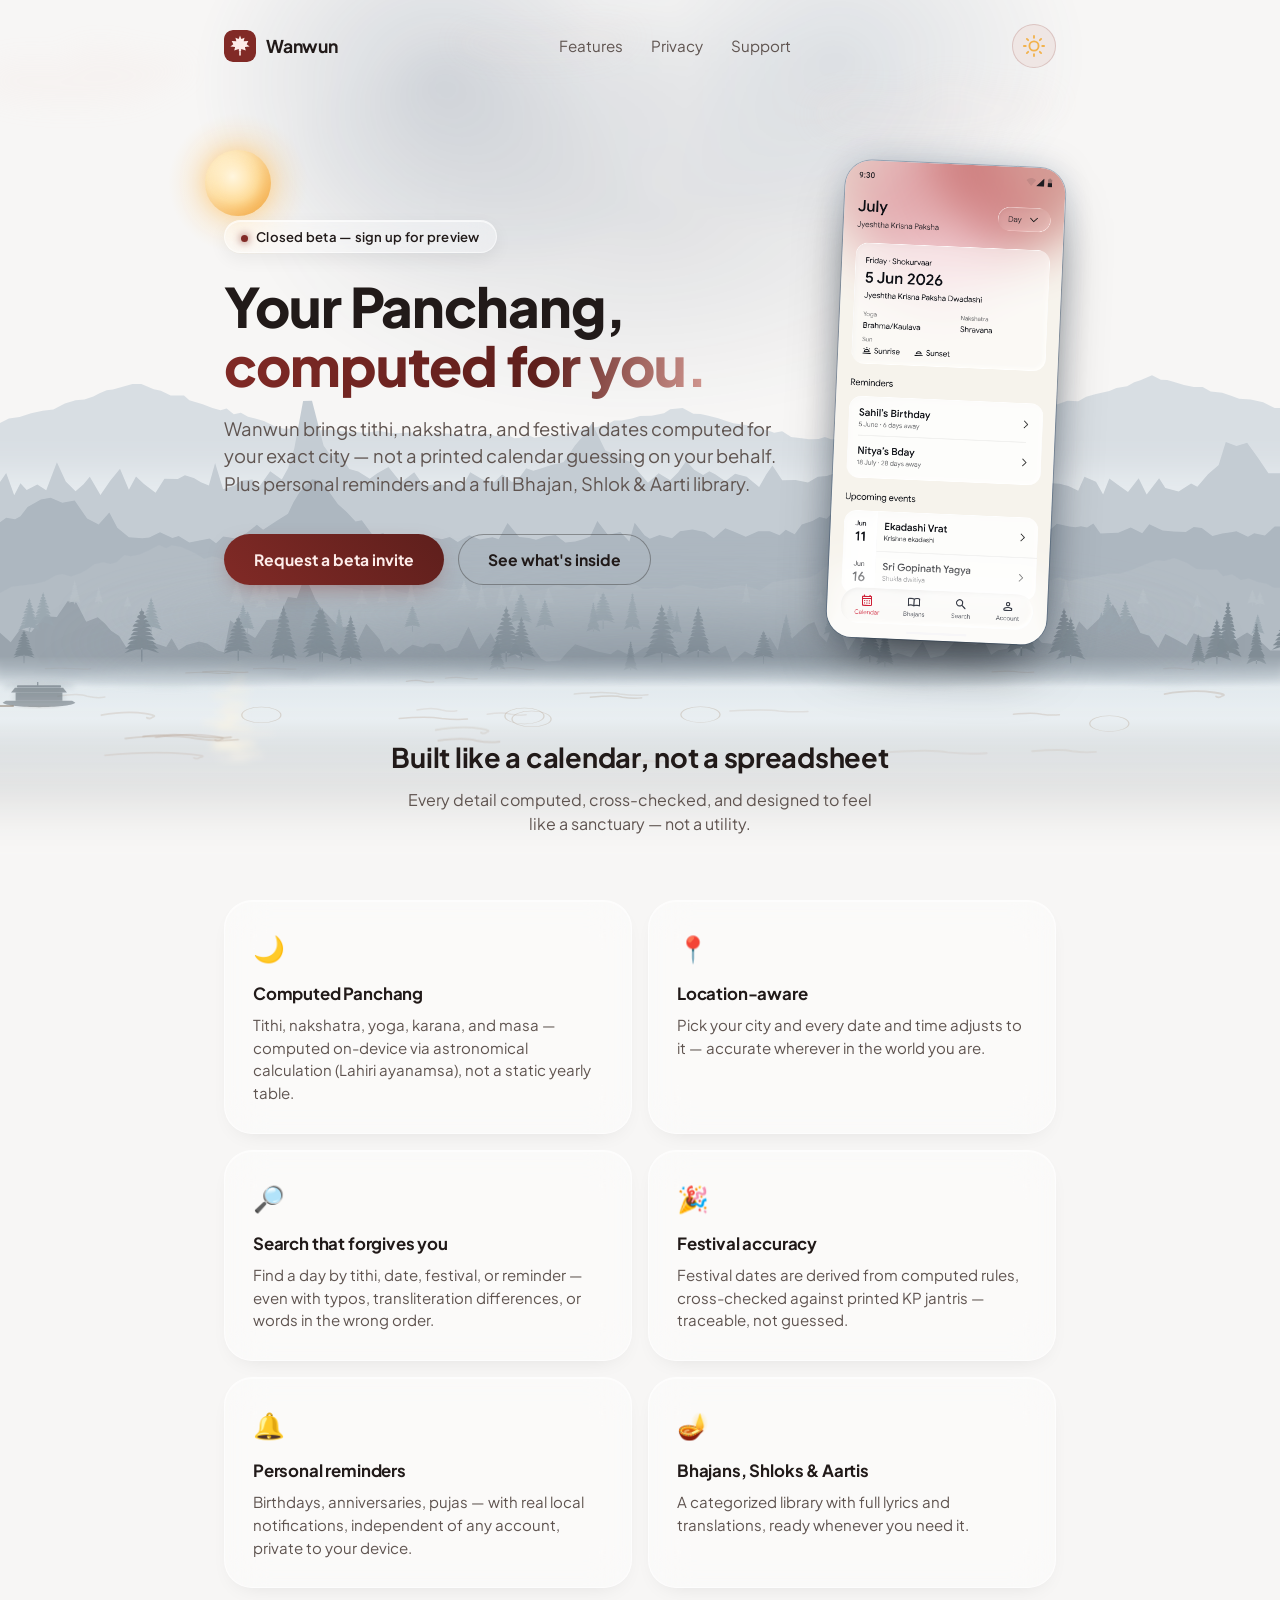
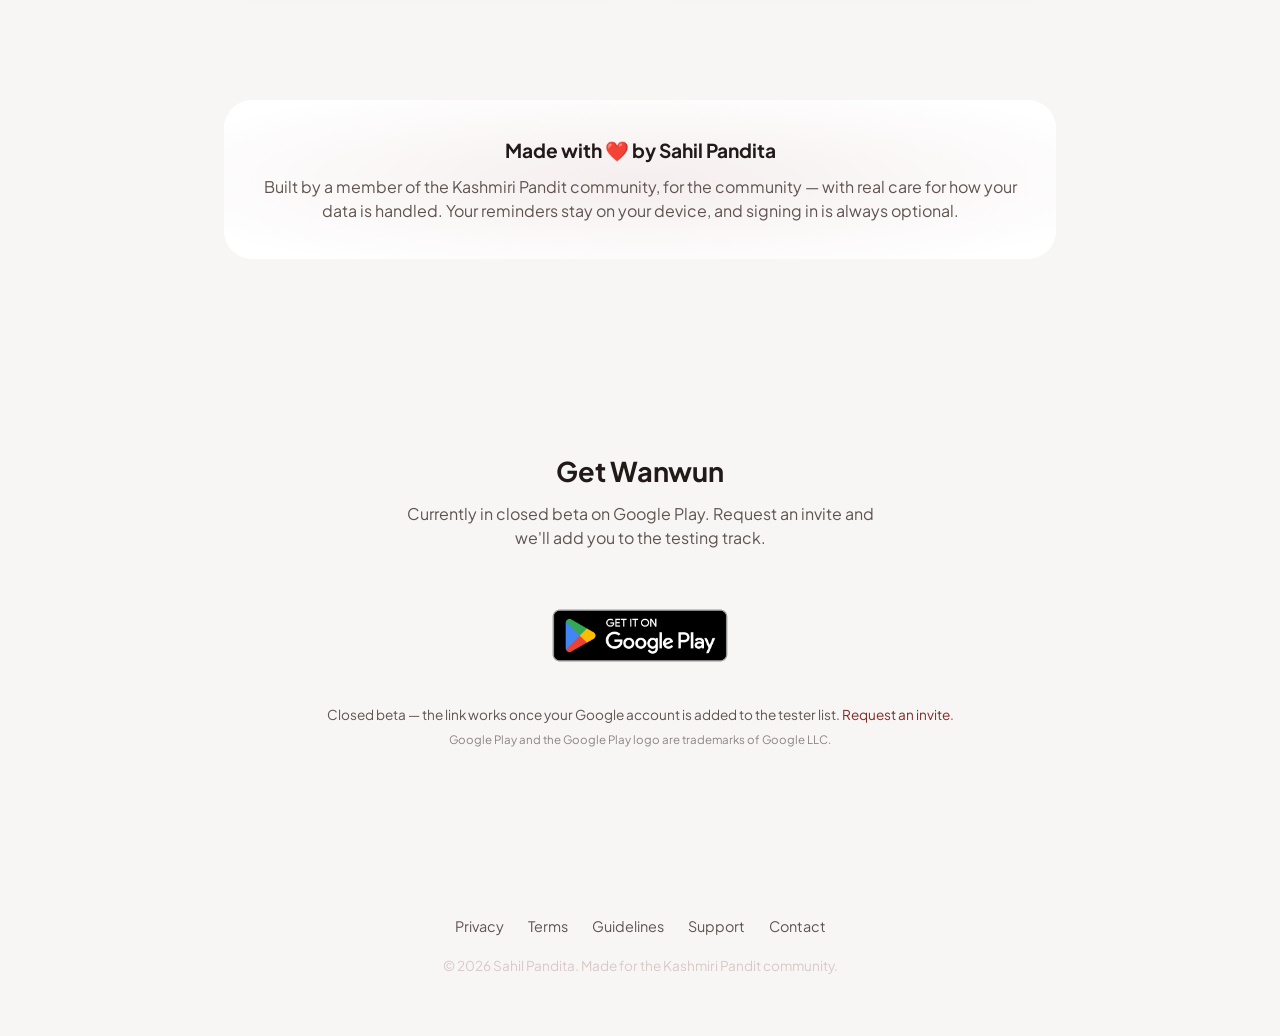
==== index.html @ 6d52c12f "legal: C2c UGC kit — community guidelines, Terms + Privacy updates - guidelines.html (new): Baithak " ====
<!doctype html>
<html lang="en">
<head>
<meta charset="utf-8">
<script>(function(){var t=localStorage.getItem("wanwun-theme")||(window.matchMedia("(prefers-color-scheme: light)").matches?"light":"dark");if(t==="light")document.documentElement.setAttribute("data-theme","light");})();</script>
<meta name="viewport" content="width=device-width, initial-scale=1">
<title>Wanwun — Kashmiri Panchang, computed for you</title>
<meta name="description" content="A native Android Panchang calendar for the Kashmiri Pandit community — computed, location-aware tithi and festival dates, personal reminders, and a Bhajan/Shlok/Aarti library.">

<meta property="og:type" content="website">
<meta property="og:title" content="Wanwun — Kashmiri Panchang, computed for you">
<meta property="og:description" content="A computed, location-aware Panchang calendar for the Kashmiri Pandit community. Festival stories, personal reminders, and a Bhajan library.">
<meta property="og:image" content="https://sahilpandita.github.io/wanwun-site/assets/icon.png">
<meta name="twitter:card" content="summary">

<link rel="icon" href="assets/leaf.svg" type="image/svg+xml">
<link rel="apple-touch-icon" href="assets/apple-touch.png">
<link rel="stylesheet" href="https://fonts.googleapis.com/css2?family=Plus+Jakarta+Sans:wght@400;600;700;800&display=swap">
<link rel="stylesheet" href="assets/style.css">
<script src="assets/theme-toggle.js" defer></script>

<script type="application/ld+json">
{
  "@context": "https://schema.org",
  "@type": "SoftwareApplication",
  "name": "Wanwun",
  "operatingSystem": "ANDROID",
  "applicationCategory": "LifestyleApplication",
  "description": "A computed, location-aware Panchang calendar for the Kashmiri Pandit community, with festival stories, personal reminders, and a Bhajan/Shlok/Aarti library.",
  "author": { "@type": "Person", "name": "Sahil Pandita" }
}
</script>
</head>
<body>

<div class="site-backdrop" aria-hidden="true">
  <div class="aurora"></div>
  <div class="sky-body">
    <span class="body-disc"></span>
  </div>
  <svg class="stars" viewBox="0 0 1440 260" preserveAspectRatio="xMidYMin slice" xmlns="http://www.w3.org/2000/svg">
    <g fill="#f6d7d2">
      <circle class="star" cx="90" cy="40" r="1.3"/>
      <circle class="star" cx="200" cy="120" r="1"/>
      <circle class="star" cx="340" cy="60" r="1.6"/>
      <circle class="star" cx="470" cy="150" r="1"/>
      <circle class="star" cx="560" cy="35" r="1.2"/>
      <circle class="star" cx="700" cy="90" r="1.5"/>
      <circle class="star" cx="820" cy="30" r="1"/>
      <circle class="star" cx="930" cy="130" r="1.3"/>
      <circle class="star" cx="1040" cy="55" r="1"/>
      <circle class="star" cx="1150" cy="140" r="1.4"/>
      <circle class="star" cx="1260" cy="45" r="1.1"/>
      <circle class="star" cx="1370" cy="100" r="1.3"/>
    </g>
  </svg>
  <svg class="clouds" viewBox="0 0 1440 300" preserveAspectRatio="xMidYMin slice" xmlns="http://www.w3.org/2000/svg">
    <defs>
      <filter id="cloudSoft" x="-40%" y="-80%" width="180%" height="260%">
        <feGaussianBlur stdDeviation="14"/>
      </filter>
    </defs>
    <g class="cloud cloud-a" fill="#f6d7d2" opacity="0.09" filter="url(#cloudSoft)">
      <ellipse cx="150" cy="86" rx="90" ry="20"/>
      <ellipse cx="215" cy="70" rx="55" ry="16"/>
      <ellipse cx="110" cy="72" rx="45" ry="13"/>
      <ellipse cx="180" cy="58" rx="34" ry="12"/>
    </g>
    <g class="cloud cloud-b" fill="#f6d7d2" opacity="0.07" filter="url(#cloudSoft)">
      <ellipse cx="1000" cy="120" rx="110" ry="22"/>
      <ellipse cx="1080" cy="102" rx="62" ry="17"/>
      <ellipse cx="945" cy="104" rx="52" ry="14"/>
      <ellipse cx="1030" cy="88" rx="36" ry="12"/>
    </g>
    <g class="cloud cloud-c" fill="#f6d7d2" opacity="0.06" filter="url(#cloudSoft)">
      <ellipse cx="620" cy="48" rx="85" ry="16"/>
      <ellipse cx="675" cy="36" rx="46" ry="12"/>
      <ellipse cx="570" cy="38" rx="38" ry="10"/>
    </g>
  </svg>
  <div class="birds" aria-hidden="true">
    <svg class="bird" style="left:-30px; top:36px; width:22px; --fdur:44s; --fdel:-6s; --wdur:0.85s; --fop:0.7" viewBox="0 0 24 12">
      <path class="wl" d="M12,6 Q7,0.5 2,4"/><path class="wr" d="M12,6 Q17,0.5 22,4"/>
    </svg>
    <svg class="bird" style="left:-30px; top:58px; width:16px; --fdur:47s; --fdel:-7.5s; --wdur:0.7s; --fop:0.55" viewBox="0 0 24 12">
      <path class="wl" d="M12,6 Q7,0.5 2,4"/><path class="wr" d="M12,6 Q17,0.5 22,4"/>
    </svg>
    <svg class="bird" style="left:-30px; top:24px; width:14px; --fdur:46s; --fdel:-8.5s; --wdur:0.75s; --fop:0.5" viewBox="0 0 24 12">
      <path class="wl" d="M12,6 Q7,0.5 2,4"/><path class="wr" d="M12,6 Q17,0.5 22,4"/>
    </svg>
    <svg class="bird" style="left:-30px; top:96px; width:18px; --fdur:58s; --fdel:-34s; --wdur:0.95s; --fop:0.6" viewBox="0 0 24 12">
      <path class="wl" d="M12,6 Q7,0.5 2,4"/><path class="wr" d="M12,6 Q17,0.5 22,4"/>
    </svg>
    <svg class="bird" style="left:-30px; top:130px; width:12px; --fdur:63s; --fdel:-52s; --wdur:0.65s; --fop:0.45" viewBox="0 0 24 12">
      <path class="wl" d="M12,6 Q7,0.5 2,4"/><path class="wr" d="M12,6 Q17,0.5 22,4"/>
    </svg>
  </div>
  <svg class="mountains" viewBox="0 0 1440 400" preserveAspectRatio="none" xmlns="http://www.w3.org/2000/svg">
    <defs>
      <filter id="fogBlur" x="-30%" y="-120%" width="160%" height="340%"><feGaussianBlur stdDeviation="14"/></filter>
      <symbol id="firA" viewBox="0 0 100 118" overflow="visible"><path d="M50.0,4.0 L51.2,9.0 L51.9,10.7 L53.8,12.7 L52.1,16.6 L53.7,17.3 L57.2,21.2 L52.9,24.4 L55.9,25.9 L60.7,29.8 L53.3,31.7 L61.0,32.6 L63.3,38.1 L54.0,39.4 L59.7,40.8 L64.0,46.0 L53.9,48.5 L62.5,49.1 L67.6,54.6 L54.8,56.2 L63.7,56.3 L69.3,62.7 L56.6,63.2 L65.4,63.8 L70.6,70.7 L58.8,71.8 L68.9,72.8 L77.1,80.0 L59.4,78.9 L71.5,80.3 L78.2,88.0 L58.2,85.7 L71.6,87.6 L78.3,95.7 L57.2,94.6 L74.1,95.1 L82.0,104.3 L59.0,101.4 L73.4,102.7 L81.7,111.9 L60.2,104.0 L39.8,104.0 L18.3,111.9 L26.6,102.7 L41.0,101.4 L18.0,104.3 L25.9,95.1 L42.8,94.6 L21.7,95.7 L28.4,87.6 L41.8,85.7 L21.8,88.0 L28.5,80.3 L40.6,78.9 L22.9,80.0 L31.1,72.8 L41.2,71.8 L29.4,70.7 L34.6,63.8 L43.4,63.2 L30.7,62.7 L36.3,56.3 L45.2,56.2 L32.4,54.6 L37.5,49.1 L46.1,48.5 L36.0,46.0 L40.3,40.8 L46.0,39.4 L36.7,38.1 L39.0,32.6 L46.7,31.7 L39.3,29.8 L44.1,25.9 L47.1,24.4 L42.8,21.2 L46.3,17.3 L47.9,16.6 L46.2,12.7 L48.1,10.7 L48.8,9.0 L50.0,4.0 Z M48.2,101 L48.2,118 L51.8,118 L51.8,101 Z"/></symbol><symbol id="firB" viewBox="0 0 100 118" overflow="visible"><path d="M50.0,4.0 L51.3,9.9 L52.6,11.8 L55.4,13.9 L52.2,18.9 L55.5,20.3 L59.5,23.5 L52.9,27.9 L60.0,28.4 L62.6,32.8 L54.8,35.4 L62.0,37.7 L66.4,42.4 L55.1,44.3 L65.6,45.9 L72.5,52.4 L55.8,53.1 L65.2,55.5 L72.4,61.1 L57.4,62.5 L68.9,63.2 L78.0,71.0 L58.7,71.5 L70.2,73.0 L78.9,79.9 L58.5,79.4 L74.6,81.0 L83.3,89.5 L60.5,87.9 L77.4,89.8 L87.1,99.1 L60.1,97.7 L81.8,98.3 L93.1,109.0 L62.0,100.0 L38.0,100.0 L6.9,109.0 L18.2,98.3 L39.9,97.7 L12.9,99.1 L22.6,89.8 L39.5,87.9 L16.7,89.5 L25.4,81.0 L41.5,79.4 L21.1,79.9 L29.8,73.0 L41.3,71.5 L22.0,71.0 L31.1,63.2 L42.6,62.5 L27.6,61.1 L34.8,55.5 L44.2,53.1 L27.5,52.4 L34.4,45.9 L44.9,44.3 L33.6,42.4 L38.0,37.7 L45.2,35.4 L37.4,32.8 L40.0,28.4 L47.1,27.9 L40.5,23.5 L44.5,20.3 L47.8,18.9 L44.6,13.9 L47.4,11.8 L48.7,9.9 L50.0,4.0 Z M48.2,97 L48.2,118 L51.8,118 L51.8,97 Z"/></symbol><symbol id="firC" viewBox="0 0 100 118" overflow="visible"><path d="M50.0,4.0 L51.5,10.5 L53.8,11.0 L56.6,14.0 L53.9,18.4 L59.3,20.1 L62.0,23.8 L54.3,28.6 L61.2,28.9 L67.1,33.5 L57.4,36.0 L67.5,37.6 L73.2,43.4 L57.4,44.9 L68.9,47.7 L74.9,52.5 L58.1,53.9 L70.0,55.2 L77.7,61.8 L57.8,62.1 L75.3,64.7 L83.8,71.7 L62.0,71.7 L77.3,74.0 L86.5,81.0 L61.3,80.4 L79.9,81.6 L91.8,90.7 L63.9,90.5 L80.4,91.2 L93.9,99.9 L63.8,92.0 L36.2,92.0 L6.1,99.9 L19.6,91.2 L36.1,90.5 L8.2,90.7 L20.1,81.6 L38.7,80.4 L13.5,81.0 L22.7,74.0 L38.0,71.7 L16.2,71.7 L24.7,64.7 L42.2,62.1 L22.3,61.8 L30.0,55.2 L41.9,53.9 L25.1,52.5 L31.1,47.7 L42.6,44.9 L26.8,43.4 L32.5,37.6 L42.6,36.0 L32.9,33.5 L38.8,28.9 L45.7,28.6 L38.0,23.8 L40.7,20.1 L46.1,18.4 L43.4,14.0 L46.2,11.0 L48.5,10.5 L50.0,4.0 Z M48.2,89 L48.2,118 L51.8,118 L51.8,89 Z"/></symbol><symbol id="firD" viewBox="0 0 100 118" overflow="visible"><path d="M50.0,4.0 L50.8,9.7 L53.7,8.8 L53.2,11.9 L51.9,16.9 L54.3,17.4 L55.7,19.7 L51.9,22.8 L55.0,24.8 L57.3,27.2 L52.3,31.0 L56.8,32.4 L59.4,34.9 L53.8,37.5 L59.8,37.3 L62.3,42.7 L54.1,44.0 L59.4,44.3 L63.5,50.1 L53.7,51.9 L62.2,51.7 L65.2,57.7 L56.2,59.3 L63.2,59.5 L69.0,65.8 L54.8,64.8 L61.3,66.9 L67.8,72.5 L55.7,71.9 L63.1,72.4 L69.8,80.1 L56.1,80.6 L63.7,80.7 L71.3,87.6 L57.2,87.0 L69.7,86.7 L76.6,96.1 L56.4,93.7 L71.1,93.7 L76.8,103.2 L58.3,101.6 L69.5,103.2 L78.3,110.7 L57.6,107.6 L75.1,108.3 L82.4,118.9 L59.0,110.0 L41.0,110.0 L17.6,118.9 L24.9,108.3 L42.4,107.6 L21.7,110.7 L30.5,103.2 L41.7,101.6 L23.2,103.2 L28.9,93.7 L43.6,93.7 L23.4,96.1 L30.3,86.7 L42.8,87.0 L28.7,87.6 L36.3,80.7 L43.9,80.6 L30.2,80.1 L36.9,72.4 L44.3,71.9 L32.2,72.5 L38.7,66.9 L45.2,64.8 L31.0,65.8 L36.8,59.5 L43.8,59.3 L34.8,57.7 L37.8,51.7 L46.3,51.9 L36.5,50.1 L40.6,44.3 L45.9,44.0 L37.7,42.7 L40.2,37.3 L46.2,37.5 L40.6,34.9 L43.2,32.4 L47.7,31.0 L42.7,27.2 L45.0,24.8 L48.1,22.8 L44.3,19.7 L45.7,17.4 L48.1,16.9 L46.8,11.9 L46.3,8.8 L49.2,9.7 L50.0,4.0 Z M48.2,107 L48.2,118 L51.8,118 L51.8,107 Z"/></symbol>
    </defs>
    <path class="ridge r1" d="M0,400 L0,136.2 L0,136.2 L10,132.0 L22,130.4 L35,127.0 L48,124.6 L60,123.3 L73,117.7 L85,114.6 L95,113.7 L105,110.9 L112,107.8 L120,105.1 L127,104.2 L140,101.2 L149,99.1 L159,99.1 L173,104.1 L181,105.5 L192,109.9 L207,110.0 L213,114.6 L228,118.3 L239,121.8 L248,124.0 L255,122.4 L263,127.8 L271,126.5 L279,130.2 L287,131.9 L297,134.2 L310,139.8 L320,141.6 L332,141.4 L341,143.8 L352,144.3 L364,142.6 L378,142.6 L384,144.0 L392,144.2 L402,145.1 L412,145.6 L426,143.6 L433,144.8 L440,146.0 L452,145.7 L463,145.0 L470,147.5 L480,147.4 L492,145.8 L501,146.1 L510,146.7 L523,147.4 L531,146.8 L539,146.9 L550,146.6 L557,148.6 L571,147.7 L579,150.8 L585,150.3 L595,147.8 L601,150.3 L614,148.5 L628,147.4 L643,145.8 L649,143.5 L661,140.7 L672,139.9 L684,137.1 L691,133.8 L699,133.7 L711,132.0 L720,129.5 L733,129.4 L747,127.0 L754,123.2 L768,122.0 L780,127.4 L788,127.6 L797,129.4 L808,131.6 L817,134.4 L825,136.5 L839,138.2 L849,140.4 L864,143.4 L871,145.4 L880,144.1 L890,149.5 L902,150.6 L910,151.7 L921,151.4 L928,149.5 L935,151.7 L947,152.0 L958,149.6 L972,149.6 L983,150.5 L991,152.0 L1005,150.2 L1012,150.5 L1024,147.9 L1039,147.6 L1045,147.3 L1058,150.5 L1069,147.5 L1083,147.5 L1091,145.9 L1098,144.5 L1106,139.4 L1113,141.2 L1126,136.9 L1138,134.2 L1145,132.3 L1156,128.3 L1166,127.1 L1175,124.1 L1188,118.7 L1201,115.1 L1213,115.5 L1222,111.1 L1233,108.5 L1248,105.8 L1256,102.9 L1268,101.1 L1276,97.5 L1283,95.5 L1296,90.6 L1306,95.0 L1313,95.2 L1319,96.7 L1332,100.0 L1343,102.0 L1353,101.8 L1362,106.3 L1375,107.5 L1385,110.2 L1394,113.1 L1407,113.8 L1421,116.4 L1434,122.0 L1440,122.0 L1440,400 Z"/>
    <g class="fogwrap" filter="url(#fogBlur)"><rect class="fog f1" x="-40" y="168" width="1520" height="76"/><rect class="fog f2" x="-40" y="214" width="1520" height="76"/></g>
    <path class="ridge r2" d="M0,400 L0,192.4 L0,192.4 L7,183.9 L16,205.1 L23,193.5 L30,199.9 L42,194.8 L52,200.3 L64,173.6 L74,191.8 L85,201.3 L94,194.5 L101,187.4 L113,204.8 L124,191.1 L135,179.7 L145,199.8 L153,187.2 L162,194.4 L175,202.6 L185,189.3 L200,189.6 L208,186.0 L218,188.6 L226,192.7 L235,195.7 L242,174.2 L251,199.2 L264,195.8 L271,191.1 L284,190.1 L290,198.7 L304,182.1 L317,189.9 L324,179.4 L331,160.7 L341,115.2 L351,115.1 L364,157.7 L373,168.3 L381,164.6 L393,179.9 L403,182.3 L416,189.3 L424,184.2 L437,178.1 L451,192.9 L466,183.2 L477,196.5 L491,194.0 L503,195.7 L511,193.5 L521,195.4 L529,183.2 L543,190.1 L556,192.4 L565,185.2 L576,192.5 L582,190.6 L592,179.3 L600,181.6 L611,178.7 L621,175.9 L634,173.6 L647,157.4 L656,148.5 L666,136.5 L681,162.3 L688,164.8 L695,168.5 L709,173.3 L723,187.1 L729,193.2 L741,184.0 L754,190.6 L763,183.0 L772,172.5 L781,180.8 L791,185.8 L798,182.2 L805,185.2 L816,191.7 L827,184.6 L840,187.5 L854,197.2 L862,185.3 L869,176.6 L880,190.8 L895,190.5 L909,192.9 L920,187.3 L930,186.6 L941,183.5 L951,197.7 L966,180.5 L976,182.4 L988,160.0 L994,157.0 L1004,164.3 L1011,164.5 L1022,173.1 L1032,188.6 L1039,185.3 L1051,201.4 L1065,196.3 L1073,189.1 L1082,191.8 L1091,188.9 L1104,201.6 L1110,190.0 L1119,196.1 L1131,200.4 L1144,197.1 L1157,192.1 L1167,198.4 L1179,193.4 L1192,194.0 L1202,196.2 L1213,200.6 L1220,187.3 L1233,192.1 L1241,204.2 L1248,189.0 L1256,194.1 L1269,201.9 L1281,188.9 L1290,204.2 L1304,188.9 L1311,198.1 L1326,201.4 L1340,193.9 L1347,196.8 L1359,185.1 L1371,176.1 L1379,154.2 L1391,158.0 L1403,155.0 L1415,169.0 L1427,184.0 L1440,184.0 L1440,400 Z"/>
    <path class="ridge r3" d="M0,400 L0,230.8 L0,230.8 L7,226.5 L17,227.9 L23,225.1 L31,216.1 L46,209.0 L57,207.5 L70,212.2 L84,209.9 L98,227.1 L111,232.8 L123,221.5 L132,236.0 L145,245.0 L160,246.0 L168,245.2 L180,240.3 L194,245.7 L201,243.9 L213,250.1 L223,248.4 L236,246.3 L243,250.6 L251,244.3 L264,245.9 L277,241.3 L289,233.1 L296,237.9 L311,229.6 L324,222.6 L330,211.8 L337,202.2 L351,189.7 L359,191.0 L368,199.1 L380,213.3 L390,220.9 L400,230.0 L407,228.7 L420,243.9 L431,240.9 L438,245.7 L447,246.1 L460,248.4 L473,250.3 L479,249.0 L487,244.9 L497,246.8 L506,244.7 L515,249.6 L528,243.2 L540,247.2 L554,244.9 L561,246.9 L571,231.4 L584,244.7 L595,245.6 L603,247.4 L614,244.4 L625,242.8 L636,250.1 L647,249.1 L656,247.0 L664,244.2 L672,229.5 L684,242.8 L698,239.9 L708,249.0 L714,231.1 L725,243.0 L731,246.4 L742,242.9 L756,246.0 L765,239.2 L779,237.7 L793,239.9 L803,245.9 L816,236.5 L826,239.8 L839,244.6 L853,239.4 L866,239.3 L877,243.2 L884,237.9 L894,242.1 L902,232.9 L914,229.6 L922,225.6 L930,227.3 L943,216.0 L953,208.7 L966,205.4 L975,207.5 L982,210.4 L995,217.0 L1003,222.0 L1016,229.6 L1028,232.5 L1038,235.9 L1049,238.8 L1058,232.0 L1065,240.9 L1076,239.3 L1083,235.7 L1093,232.4 L1102,234.9 L1116,234.4 L1128,232.9 L1142,232.6 L1154,237.0 L1168,239.0 L1182,237.5 L1189,232.2 L1203,234.8 L1210,235.5 L1216,234.5 L1223,235.6 L1230,232.0 L1238,241.5 L1250,240.9 L1258,240.7 L1272,235.8 L1285,241.3 L1293,232.7 L1308,238.6 L1320,239.6 L1334,240.0 L1343,235.2 L1352,236.2 L1364,243.7 L1375,241.5 L1385,240.3 L1391,239.4 L1404,244.6 L1411,241.3 L1423,243.4 L1434,234.7 L1440,234.7 L1440,400 Z"/>
    <path class="ridge r4" d="M0,400 L0,298.2 L0,298.2 L13,292.2 L27,290.6 L40,289.3 L51,287.0 L63,281.1 L70,280.0 L80,282.4 L91,279.0 L98,275.6 L106,270.8 L116,268.7 L124,270.4 L131,268.8 L140,261.9 L147,263.1 L157,261.4 L167,257.6 L179,252.3 L187,255.4 L193,252.6 L204,254.3 L219,260.0 L230,265.6 L239,263.0 L249,265.6 L255,267.3 L267,269.5 L276,271.2 L283,272.4 L297,275.7 L308,281.9 L321,281.2 L333,286.9 L343,288.3 L353,290.8 L366,289.3 L377,291.0 L387,293.3 L394,293.5 L401,295.0 L412,296.3 L421,296.0 L428,294.9 L440,294.1 L448,296.9 L458,298.4 L469,292.8 L477,295.2 L491,292.4 L505,294.9 L519,293.9 L533,296.0 L539,295.7 L547,293.1 L553,293.4 L563,293.7 L578,291.7 L590,290.0 L598,295.9 L612,294.9 L622,291.7 L628,290.4 L641,293.6 L652,294.3 L666,289.6 L677,293.9 L690,294.9 L697,289.2 L708,291.3 L715,290.3 L723,294.2 L730,294.2 L736,293.1 L748,293.7 L756,293.5 L768,290.2 L781,291.5 L791,293.8 L801,294.4 L809,293.3 L823,291.3 L833,290.7 L846,292.8 L855,295.8 L868,287.8 L875,287.0 L889,285.0 L899,284.4 L908,283.7 L917,281.3 L927,274.1 L941,271.6 L955,268.0 L963,267.6 L970,268.2 L982,264.9 L996,261.8 L1007,255.1 L1020,252.9 L1027,253.9 L1041,247.0 L1047,252.0 L1062,253.8 L1072,258.6 L1084,265.9 L1098,266.4 L1108,273.3 L1120,271.3 L1126,273.2 L1134,275.9 L1147,283.7 L1157,280.4 L1167,282.3 L1178,286.9 L1192,283.1 L1203,286.9 L1211,284.8 L1226,283.0 L1238,281.2 L1246,279.7 L1259,279.7 L1273,276.2 L1287,271.1 L1301,266.9 L1310,267.7 L1321,264.7 L1335,269.4 L1346,275.3 L1361,275.9 L1369,275.6 L1376,282.1 L1386,280.3 L1396,285.7 L1405,284.4 L1415,287.7 L1425,289.4 L1433,293.0 L1440,293.0 L1440,400 Z"/>
    <path class="ridge r5" d="M0,400 L0,336.0 L0,336.0 L12,344.9 L23,332.3 L35,335.5 L50,320.2 L64,321.0 L76,306.0 L86,307.4 L97,325.4 L110,321.1 L118,327.1 L125,334.1 L134,339.0 L143,351.1 L154,338.3 L162,342.1 L173,345.4 L187,349.5 L193,341.3 L201,352.7 L210,347.7 L224,344.3 L233,346.3 L244,352.6 L252,354.5 L259,324.0 L272,332.8 L287,341.0 L300,323.8 L313,323.0 L324,302.0 L334,303.0 L343,281.1 L357,308.5 L369,319.4 L382,331.3 L392,329.8 L399,350.0 L412,327.5 L427,342.2 L433,354.6 L440,349.7 L449,357.0 L457,351.3 L464,347.4 L476,350.0 L483,346.3 L495,346.7 L501,354.1 L515,349.7 L527,330.1 L539,352.2 L552,336.3 L562,352.6 L574,351.4 L583,360.2 L591,352.9 L599,349.5 L609,360.7 L615,363.4 L630,362.3 L638,354.5 L647,347.0 L662,350.9 L672,353.9 L687,356.5 L695,351.9 L706,356.4 L712,357.2 L726,349.6 L733,350.2 L745,334.5 L753,357.7 L763,357.5 L777,350.7 L785,354.1 L794,352.7 L801,355.2 L816,348.2 L824,363.7 L838,353.5 L851,359.2 L866,340.0 L875,352.6 L882,326.1 L891,341.5 L899,334.9 L909,328.0 L916,325.7 L922,338.2 L930,344.7 L940,321.2 L954,352.9 L965,337.7 L980,359.1 L994,348.2 L1001,358.3 L1010,355.2 L1025,359.3 L1038,344.4 L1047,359.9 L1061,357.4 L1074,344.4 L1087,346.1 L1098,347.3 L1106,342.0 L1115,356.9 L1123,352.7 L1138,350.4 L1145,358.0 L1160,333.7 L1172,345.4 L1183,346.4 L1191,334.6 L1202,349.8 L1214,325.1 L1223,333.4 L1235,323.9 L1245,316.5 L1252,308.7 L1264,327.7 L1273,319.5 L1283,336.2 L1293,338.8 L1303,350.4 L1311,337.1 L1323,342.4 L1335,348.2 L1343,336.5 L1353,340.2 L1365,339.2 L1375,340.0 L1382,349.0 L1389,343.1 L1403,335.6 L1417,343.4 L1429,352.9 L1440,352.9 L1440,400 Z"/>
    <g class="tband t-back"><use href="#firA" x="74" y="279" width="20" height="36"/><use href="#firA" x="104" y="287" width="14" height="26"/><use href="#firC" x="138" y="297" width="11" height="20"/><use href="#firB" x="256" y="278" width="21" height="38"/><use href="#firC" x="262" y="293" width="12" height="21"/><use href="#firC" x="278" y="281" width="20" height="36"/><use href="#firB" x="286" y="290" width="16" height="29"/><use href="#firC" x="288" y="279" width="20" height="36"/><use href="#firA" x="298" y="276" width="20" height="37"/><use href="#firC" x="399" y="288" width="16" height="30"/><use href="#firD" x="421" y="279" width="19" height="35"/><use href="#firD" x="453" y="280" width="19" height="34"/><use href="#firB" x="512" y="278" width="20" height="37"/><use href="#firD" x="531" y="282" width="21" height="38"/><use href="#firA" x="554" y="282" width="20" height="37"/><use href="#firC" x="570" y="287" width="15" height="27"/><use href="#firC" x="571" y="286" width="16" height="28"/><use href="#firC" x="600" y="298" width="12" height="22"/><use href="#firC" x="609" y="288" width="16" height="28"/><use href="#firC" x="665" y="291" width="13" height="24"/><use href="#firB" x="673" y="297" width="11" height="20"/><use href="#firD" x="831" y="282" width="17" height="32"/><use href="#firC" x="917" y="291" width="13" height="24"/><use href="#firB" x="954" y="287" width="16" height="30"/><use href="#firC" x="958" y="294" width="11" height="20"/><use href="#firC" x="961" y="287" width="18" height="32"/><use href="#firD" x="978" y="287" width="17" height="31"/><use href="#firA" x="998" y="294" width="13" height="24"/><use href="#firB" x="1112" y="289" width="14" height="26"/><use href="#firD" x="1189" y="279" width="20" height="35"/><use href="#firC" x="1278" y="288" width="16" height="29"/><use href="#firB" x="1341" y="295" width="12" height="22"/><use href="#firC" x="1402" y="290" width="14" height="25"/><use href="#firC" x="1411" y="292" width="13" height="24"/></g><g class="tband t-mid"><use href="#firB" x="18" y="292" width="30" height="54"/><use href="#firA" x="23" y="300" width="22" height="41"/><use href="#firB" x="33" y="286" width="31" height="56"/><use href="#firB" x="155" y="291" width="30" height="55"/><use href="#firB" x="262" y="300" width="23" height="42"/><use href="#firC" x="269" y="308" width="19" height="35"/><use href="#firD" x="332" y="285" width="32" height="58"/><use href="#firC" x="342" y="294" width="28" height="52"/><use href="#firD" x="370" y="305" width="23" height="41"/><use href="#firC" x="453" y="302" width="22" height="40"/><use href="#firC" x="571" y="287" width="30" height="55"/><use href="#firB" x="600" y="295" width="26" height="46"/><use href="#firD" x="655" y="297" width="25" height="46"/><use href="#firC" x="663" y="286" width="31" height="56"/><use href="#firD" x="696" y="286" width="31" height="57"/><use href="#firB" x="741" y="300" width="25" height="46"/><use href="#firD" x="752" y="308" width="19" height="34"/><use href="#firA" x="875" y="311" width="19" height="35"/><use href="#firD" x="922" y="302" width="24" height="43"/><use href="#firA" x="969" y="298" width="24" height="44"/><use href="#firB" x="1015" y="299" width="26" height="48"/><use href="#firA" x="1026" y="297" width="24" height="44"/><use href="#firB" x="1098" y="301" width="25" height="45"/><use href="#firA" x="1229" y="309" width="20" height="36"/><use href="#firA" x="1231" y="287" width="31" height="56"/><use href="#firD" x="1243" y="303" width="24" height="44"/><use href="#firB" x="1251" y="294" width="30" height="54"/><use href="#firB" x="1406" y="312" width="18" height="32"/></g><g class="tband t-front"><use href="#firC" x="13" y="323" width="28" height="51"/><use href="#firC" x="137" y="296" width="45" height="82"/><use href="#firC" x="249" y="306" width="38" height="69"/><use href="#firA" x="295" y="293" width="48" height="86"/><use href="#firC" x="337" y="295" width="46" height="83"/><use href="#firB" x="340" y="296" width="45" height="82"/><use href="#firA" x="374" y="304" width="41" height="75"/><use href="#firD" x="545" y="328" width="29" height="52"/><use href="#firB" x="546" y="293" width="47" height="86"/><use href="#firB" x="568" y="307" width="37" height="67"/><use href="#firD" x="697" y="334" width="25" height="46"/><use href="#firB" x="720" y="291" width="49" height="89"/><use href="#firA" x="764" y="295" width="43" height="78"/><use href="#firC" x="845" y="324" width="28" height="50"/><use href="#firA" x="958" y="303" width="41" height="74"/><use href="#firA" x="980" y="322" width="31" height="56"/><use href="#firA" x="1124" y="283" width="50" height="91"/><use href="#firB" x="1176" y="297" width="42" height="76"/><use href="#firB" x="1185" y="306" width="39" height="72"/><use href="#firA" x="1335" y="328" width="26" height="47"/><use href="#firB" x="1350" y="309" width="38" height="69"/><use href="#firD" x="1358" y="288" width="47" height="86"/><use href="#firD" x="1396" y="313" width="35" height="64"/><use href="#firC" x="1428" y="290" width="47" height="86"/></g>
  </svg>
  <div class="ground-mound gm-back"></div>
  <div class="ground-mound gm-mid"></div>
  <div class="ground-mound gm-front"></div>
  <div class="river">
    <svg class="water-mirror" viewBox="0 0 1440 400" preserveAspectRatio="none" xmlns="http://www.w3.org/2000/svg">
      <g transform="translate(0,400) scale(1,-1)">
        <path class="mref" d="M0,400 L0,298.2 L0,298.2 L13,292.2 L27,290.6 L40,289.3 L51,287.0 L63,281.1 L70,280.0 L80,282.4 L91,279.0 L98,275.6 L106,270.8 L116,268.7 L124,270.4 L131,268.8 L140,261.9 L147,263.1 L157,261.4 L167,257.6 L179,252.3 L187,255.4 L193,252.6 L204,254.3 L219,260.0 L230,265.6 L239,263.0 L249,265.6 L255,267.3 L267,269.5 L276,271.2 L283,272.4 L297,275.7 L308,281.9 L321,281.2 L333,286.9 L343,288.3 L353,290.8 L366,289.3 L377,291.0 L387,293.3 L394,293.5 L401,295.0 L412,296.3 L421,296.0 L428,294.9 L440,294.1 L448,296.9 L458,298.4 L469,292.8 L477,295.2 L491,292.4 L505,294.9 L519,293.9 L533,296.0 L539,295.7 L547,293.1 L553,293.4 L563,293.7 L578,291.7 L590,290.0 L598,295.9 L612,294.9 L622,291.7 L628,290.4 L641,293.6 L652,294.3 L666,289.6 L677,293.9 L690,294.9 L697,289.2 L708,291.3 L715,290.3 L723,294.2 L730,294.2 L736,293.1 L748,293.7 L756,293.5 L768,290.2 L781,291.5 L791,293.8 L801,294.4 L809,293.3 L823,291.3 L833,290.7 L846,292.8 L855,295.8 L868,287.8 L875,287.0 L889,285.0 L899,284.4 L908,283.7 L917,281.3 L927,274.1 L941,271.6 L955,268.0 L963,267.6 L970,268.2 L982,264.9 L996,261.8 L1007,255.1 L1020,252.9 L1027,253.9 L1041,247.0 L1047,252.0 L1062,253.8 L1072,258.6 L1084,265.9 L1098,266.4 L1108,273.3 L1120,271.3 L1126,273.2 L1134,275.9 L1147,283.7 L1157,280.4 L1167,282.3 L1178,286.9 L1192,283.1 L1203,286.9 L1211,284.8 L1226,283.0 L1238,281.2 L1246,279.7 L1259,279.7 L1273,276.2 L1287,271.1 L1301,266.9 L1310,267.7 L1321,264.7 L1335,269.4 L1346,275.3 L1361,275.9 L1369,275.6 L1376,282.1 L1386,280.3 L1396,285.7 L1405,284.4 L1415,287.7 L1425,289.4 L1433,293.0 L1440,293.0 L1440,400 Z"/>
        <path class="mref" d="M0,400 L0,336.0 L0,336.0 L12,344.9 L23,332.3 L35,335.5 L50,320.2 L64,321.0 L76,306.0 L86,307.4 L97,325.4 L110,321.1 L118,327.1 L125,334.1 L134,339.0 L143,351.1 L154,338.3 L162,342.1 L173,345.4 L187,349.5 L193,341.3 L201,352.7 L210,347.7 L224,344.3 L233,346.3 L244,352.6 L252,354.5 L259,324.0 L272,332.8 L287,341.0 L300,323.8 L313,323.0 L324,302.0 L334,303.0 L343,281.1 L357,308.5 L369,319.4 L382,331.3 L392,329.8 L399,350.0 L412,327.5 L427,342.2 L433,354.6 L440,349.7 L449,357.0 L457,351.3 L464,347.4 L476,350.0 L483,346.3 L495,346.7 L501,354.1 L515,349.7 L527,330.1 L539,352.2 L552,336.3 L562,352.6 L574,351.4 L583,360.2 L591,352.9 L599,349.5 L609,360.7 L615,363.4 L630,362.3 L638,354.5 L647,347.0 L662,350.9 L672,353.9 L687,356.5 L695,351.9 L706,356.4 L712,357.2 L726,349.6 L733,350.2 L745,334.5 L753,357.7 L763,357.5 L777,350.7 L785,354.1 L794,352.7 L801,355.2 L816,348.2 L824,363.7 L838,353.5 L851,359.2 L866,340.0 L875,352.6 L882,326.1 L891,341.5 L899,334.9 L909,328.0 L916,325.7 L922,338.2 L930,344.7 L940,321.2 L954,352.9 L965,337.7 L980,359.1 L994,348.2 L1001,358.3 L1010,355.2 L1025,359.3 L1038,344.4 L1047,359.9 L1061,357.4 L1074,344.4 L1087,346.1 L1098,347.3 L1106,342.0 L1115,356.9 L1123,352.7 L1138,350.4 L1145,358.0 L1160,333.7 L1172,345.4 L1183,346.4 L1191,334.6 L1202,349.8 L1214,325.1 L1223,333.4 L1235,323.9 L1245,316.5 L1252,308.7 L1264,327.7 L1273,319.5 L1283,336.2 L1293,338.8 L1303,350.4 L1311,337.1 L1323,342.4 L1335,348.2 L1343,336.5 L1353,340.2 L1365,339.2 L1375,340.0 L1382,349.0 L1389,343.1 L1403,335.6 L1417,343.4 L1429,352.9 L1440,352.9 L1440,400 Z"/>
      </g>
    </svg>
    <svg class="water" viewBox="0 0 1440 104" preserveAspectRatio="none" xmlns="http://www.w3.org/2000/svg">
      <defs>
        <filter id="waterBlur" x="-50%" y="-50%" width="200%" height="200%">
          <feGaussianBlur stdDeviation="3.4"/>
        </filter>
      </defs>
      <g class="reflect" filter="url(#waterBlur)">
        <ellipse class="glint" cx="268" cy="8" rx="7.5" ry="3.3" style="--o:0.21"/>
        <ellipse class="glint" cx="263" cy="8" rx="4.5" ry="3.3" style="--o:0.15"/>
        <ellipse class="glint" cx="255" cy="13" rx="6.5" ry="2.6" style="--o:0.26"/>
        <ellipse class="glint" cx="271" cy="18" rx="5.4" ry="2.7" style="--o:0.24"/>
        <ellipse class="glint" cx="272" cy="18" rx="3.2" ry="2.7" style="--o:0.17"/>
        <ellipse class="glint" cx="268" cy="23" rx="8.4" ry="2.5" style="--o:0.34"/>
        <ellipse class="glint" cx="259" cy="28" rx="8.0" ry="1.7" style="--o:0.28"/>
        <ellipse class="glint" cx="270" cy="33" rx="13.9" ry="2.3" style="--o:0.37"/>
        <ellipse class="glint" cx="265" cy="33" rx="8.3" ry="2.3" style="--o:0.26"/>
        <ellipse class="glint" cx="249" cy="38" rx="12.9" ry="2.2" style="--o:0.42"/>
        <ellipse class="glint" cx="250" cy="38" rx="7.7" ry="2.2" style="--o:0.29"/>
        <ellipse class="glint" cx="267" cy="43" rx="13.4" ry="2.4" style="--o:0.32"/>
        <ellipse class="glint" cx="263" cy="48" rx="13.9" ry="2.8" style="--o:0.5"/>
        <ellipse class="glint" cx="253" cy="53" rx="10.9" ry="1.7" style="--o:0.51"/>
        <ellipse class="glint" cx="249" cy="53" rx="6.5" ry="1.7" style="--o:0.36"/>
        <ellipse class="glint" cx="264" cy="58" rx="11.7" ry="3.2" style="--o:0.67"/>
        <ellipse class="glint" cx="244" cy="63" rx="17.0" ry="2.1" style="--o:0.64"/>
        <ellipse class="glint" cx="255" cy="63" rx="10.2" ry="2.1" style="--o:0.45"/>
        <ellipse class="glint" cx="264" cy="68" rx="21.1" ry="2.0" style="--o:0.72"/>
        <ellipse class="glint" cx="253" cy="68" rx="12.7" ry="2.0" style="--o:0.5"/>
        <ellipse class="glint" cx="286" cy="73" rx="23.6" ry="1.9" style="--o:0.33"/>
        <ellipse class="glint" cx="248" cy="78" rx="18.1" ry="1.9" style="--o:0.32"/>
        <ellipse class="glint" cx="264" cy="83" rx="24.3" ry="3.3" style="--o:0.82"/>
        <ellipse class="glint" cx="252" cy="83" rx="14.6" ry="3.3" style="--o:0.57"/>
        <ellipse class="glint" cx="255" cy="88" rx="19.3" ry="3.4" style="--o:0.43"/>
        <ellipse class="glint" cx="277" cy="93" rx="19.0" ry="2.6" style="--o:0.58"/>
        <ellipse class="glint" cx="264" cy="98" rx="19.1" ry="1.8" style="--o:0.44"/>
        <ellipse class="glint" cx="267" cy="98" rx="11.5" ry="1.8" style="--o:0.31"/>
      </g>
<g class="waves waves-far">
      <path class="wseg" d="M51,12 q19,-1.0 32,0 q10,0.7 19,0.2" style="--wo:0.58;--wd:3.6s"/>
      <path class="wseg" d="M209,16 q22,-1.2 31,0 q10,0.8 19,0.3" style="--wo:0.90;--wd:0.0s"/>
      <path class="wseg" d="M228,15 q19,-1.3 32,0 q10,0.9 19,0.3" style="--wo:0.98;--wd:2.0s"/>
      <path class="wseg" d="M285,12 q23,-1.1 30,0 q10,0.7 18,0.3" style="--wo:0.78;--wd:4.8s"/>
      <path class="wseg" d="M457,24 q13,-2.0 19,0 q6,1.4 12,0.5" style="--wo:0.75;--wd:5.0s"/>
      <path class="wseg" d="M501,21 q13,-1.7 22,0 q7,1.2 14,0.4" style="--wo:0.58;--wd:1.7s"/>
      <path class="wseg" d="M563,12 q15,-1.9 24,0 q8,1.4 14,0.5" style="--wo:0.70;--wd:5.0s"/>
      <path class="wseg" d="M1116,15 q21,-1.4 29,0 q9,1.0 18,0.3" style="--wo:0.84;--wd:4.1s"/>
      <path class="wseg" d="M1309,12 q13,-1.6 21,0 q7,1.1 13,0.4" style="--wo:0.70;--wd:1.6s"/>
    </g>
    <g class="waves waves-mid">
      <path class="wseg" d="M65,38 q24,-3.2 33,0 q11,2.3 20,0.8" style="--wo:0.57;--wd:3.0s"/>
      <path class="wseg curl" d="M114,56 q28,-4.5 50,-1.5 q14,2 8,3.2 q-3.5,2.4 -7,0.6" style="--wo:0.80;--wd:2.7s"/>
      <path class="wseg" d="M449,59 q31,-2.3 48,0 q15,1.6 29,0.6" style="--wo:1.00;--wd:0.8s"/>
      <path class="wseg" d="M469,51 q17,-2.9 28,0 q9,2.1 17,0.7" style="--wo:0.54;--wd:4.1s"/>
      <path class="wseg" d="M548,55 q18,-2.3 27,0 q9,1.6 17,0.6" style="--wo:0.59;--wd:3.3s"/>
      <path class="wseg" d="M646,36 q36,-2.9 51,0 q17,2.0 32,0.7" style="--wo:0.60;--wd:3.8s"/>
      <path class="wseg" d="M664,39 q29,-2.4 36,0 q12,1.6 22,0.6" style="--wo:0.93;--wd:1.6s"/>
      <path class="wseg" d="M821,52 q42,-1.9 55,0 q18,1.3 33,0.5" style="--wo:0.61;--wd:3.8s"/>
      <path class="wseg" d="M1140,55 q22,-1.8 32,0 q10,1.3 20,0.5" style="--wo:0.88;--wd:3.2s"/>
      <path class="wseg curl" d="M1310,36 q31,-4.5 56,-1.5 q16,2 9,3.2 q-3.5,2.4 -7,0.6" style="--wo:0.87;--wd:4.4s"/>
    </g>
    <g class="waves waves-near">
      <path class="wseg curl" d="M118,94 q51,-4.5 92,-1.5 q26,2 15,3.2 q-3.5,2.4 -7,0.6" style="--wo:0.69;--wd:2.7s"/>
      <path class="wseg" d="M141,78 q48,-4.4 79,0 q25,3.1 48,1.1" style="--wo:0.75;--wd:4.4s"/>
      <path class="wseg" d="M161,76 q40,-3.2 61,0 q20,2.2 38,0.8" style="--wo:0.94;--wd:2.7s"/>
      <path class="wseg curl" d="M175,77 q35,-4.5 63,-1.5 q18,2 11,3.2 q-3.5,2.4 -7,0.6" style="--wo:0.72;--wd:2.9s"/>
      <path class="wseg curl" d="M490,70 q28,-4.5 50,-1.5 q14,2 8,3.2 q-3.5,2.4 -7,0.6" style="--wo:0.53;--wd:0.2s"/>
      <path class="wseg" d="M493,80 q29,-3.5 43,0 q14,2.4 26,0.9" style="--wo:0.75;--wd:4.3s"/>
      <path class="wseg" d="M629,98 q56,-3.6 82,0 q27,2.5 51,0.9" style="--wo:0.67;--wd:0.6s"/>
      <path class="wseg" d="M995,91 q55,-3.1 71,0 q23,2.1 44,0.8" style="--wo:0.48;--wd:3.9s"/>
      <path class="wseg" d="M1161,90 q34,-2.3 45,0 q14,1.6 27,0.6" style="--wo:0.51;--wd:1.1s"/>
    </g>
      <g class="ripples">
        <ellipse class="rip" cx="788" cy="62" rx="22" ry="22" style="--d:3.5s;--dur:6.1s"/>
        <ellipse class="rip" cx="598" cy="74" rx="22" ry="22" style="--d:1.8s;--dur:5.5s"/>
        <ellipse class="rip" cx="294" cy="63" rx="22" ry="22" style="--d:3.9s;--dur:6.7s"/>
        <ellipse class="rip" cx="1248" cy="87" rx="22" ry="22" style="--d:0.5s;--dur:6.3s"/>
        <ellipse class="rip" cx="590" cy="66" rx="22" ry="22" style="--d:1.7s;--dur:5.7s"/>
      </g>
    </svg>
    <div class="boat">
      <svg class="boat-svg" viewBox="0 0 120 46" xmlns="http://www.w3.org/2000/svg">
        <path d="M4,32 C14,41 106,41 116,32 L111,29 L9,29 Z"/>
        <rect x="24" y="16" width="72" height="13"/>
        <path d="M17,16 L103,16 L97,9 L23,9 Z"/>
        <rect x="26" y="5" width="68" height="3.5" rx="1.4"/>
        <rect x="57" y="0" width="2" height="6"/>
      </svg>
      <span class="boat-wake"></span>
      <span class="boat-lamp"></span>
      <span class="boat-lamp-reflect"></span>
      <svg class="boat-mirror" viewBox="0 0 120 46" xmlns="http://www.w3.org/2000/svg">
        <path d="M4,32 C14,41 106,41 116,32 L111,29 L9,29 Z"/>
        <rect x="24" y="16" width="72" height="13"/>
        <path d="M17,16 L103,16 L97,9 L23,9 Z"/>
      </svg>
    </div>
  </div>
</div>

<header class="site-nav">
  <div class="wrap">
    <a class="brand" href="index.html"><img src="assets/leaf.svg" alt=""> Wanwun</a>
    <nav class="links">
      <a href="#features">Features</a>
      <a href="privacy.html">Privacy</a>
      <a href="support.html">Support</a>
    </nav>
    <button class="theme-toggle" id="themeToggle" type="button" aria-label="Switch between light and dark theme">
      <svg class="icon-sun" viewBox="0 0 24 24" fill="none" stroke="currentColor" stroke-width="2" stroke-linecap="round" stroke-linejoin="round"><circle cx="12" cy="12" r="5"/><line x1="12" y1="1" x2="12" y2="3"/><line x1="12" y1="21" x2="12" y2="23"/><line x1="4.22" y1="4.22" x2="5.64" y2="5.64"/><line x1="18.36" y1="18.36" x2="19.78" y2="19.78"/><line x1="1" y1="12" x2="3" y2="12"/><line x1="21" y1="12" x2="23" y2="12"/><line x1="4.22" y1="19.78" x2="5.64" y2="18.36"/><line x1="18.36" y1="5.64" x2="19.78" y2="4.22"/></svg>
      <svg class="icon-moon" viewBox="0 0 24 24" fill="currentColor"><path d="M21 12.79A9 9 0 1 1 11.21 3 7 7 0 0 0 21 12.79z"/></svg>
    </button>
  </div>
</header>

<section class="hero">
  <div class="wrap hero-grid">
    <div class="hero-content">
      <span class="eyebrow">Closed beta — sign up for preview</span>
      <h1>Your Panchang,<br><span class="grad-text">computed for you.</span></h1>
      <p class="sub">Wanwun brings tithi, nakshatra, and festival dates computed for your
        exact city — not a printed calendar guessing on your behalf. Plus personal
        reminders and a full Bhajan, Shlok &amp; Aarti library.</p>
      <div class="cta-row">
        <a class="btn btn-primary" href="mailto:sahilhost0h@gmail.com?subject=Wanwun%20beta%20invite">Request a beta invite</a>
        <a class="btn btn-secondary" href="#features">See what's inside</a>
      </div>
    </div>
    <div class="hero-phone" aria-hidden="true">
      <!-- Both theme shots stay in the DOM and cross-fade on data-theme, so the
           swap is a smooth dissolve — no src swap, no reload flicker. -->
      <div class="phone-frame">
        <img class="phone-shot phone-shot-dark" src="assets/hero-screenshot-dark.png" alt="">
        <img class="phone-shot phone-shot-light" src="assets/hero-screenshot-light.png" alt="">
      </div>
    </div>
  </div>
</section>

<section class="features" id="features">
  <div class="wrap">
    <h2 class="section-title">Built like a calendar, not a spreadsheet</h2>
    <p class="section-sub">Every detail computed, cross-checked, and designed to feel
      like a sanctuary — not a utility.</p>

    <div class="feature-grid">
      <div class="feature-card reveal">
        <span class="emoji">🌙</span>
        <h3>Computed Panchang</h3>
        <p>Tithi, nakshatra, yoga, karana, and masa — computed on-device via astronomical
          calculation (Lahiri ayanamsa), not a static yearly table.</p>
      </div>
      <div class="feature-card reveal">
        <span class="emoji">📍</span>
        <h3>Location-aware</h3>
        <p>Pick your city and every date and time adjusts to it — accurate wherever in the
          world you are.</p>
      </div>
      <div class="feature-card reveal">
        <span class="emoji">🔎</span>
        <h3>Search that forgives you</h3>
        <p>Find a day by tithi, date, festival, or reminder — even with typos, transliteration
          differences, or words in the wrong order.</p>
      </div>
      <div class="feature-card reveal">
        <span class="emoji">🎉</span>
        <h3>Festival accuracy</h3>
        <p>Festival dates are derived from computed rules, cross-checked against printed KP
          jantris — traceable, not guessed.</p>
      </div>
      <div class="feature-card reveal">
        <span class="emoji">🔔</span>
        <h3>Personal reminders</h3>
        <p>Birthdays, anniversaries, pujas — with real local notifications, independent of
          any account, private to your device.</p>
      </div>
      <div class="feature-card reveal">
        <span class="emoji">🪔</span>
        <h3>Bhajans, Shloks &amp; Aartis</h3>
        <p>A categorized library with full lyrics and translations, ready whenever you
          need it.</p>
      </div>
    </div>
  </div>
</section>

<section class="features">
  <div class="wrap">
    <div class="privacy-strip">
      <h3>Made with ❤️ by Sahil Pandita</h3>
      <p>Built by a member of the Kashmiri Pandit community, for the community — with real
        care for how your data is handled. Your reminders stay on your device, and signing
        in is always optional.</p>
    </div>
  </div>
</section>

<section class="features">
  <div class="wrap">
    <div class="get-app">
      <h2 class="section-title">Get Wanwun</h2>
      <p class="section-sub">Currently in closed beta on Google Play. Request an invite and
        we'll add you to the testing track.</p>
      <a class="play-badge" href="https://play.google.com/store/apps/details?id=com.wanwun.app" aria-label="Get it on Google Play">
        <img src="assets/badges/google-play-badge.png" alt="Get it on Google Play" width="200" height="77">
      </a>
      <p class="play-note">Closed beta — the link works once your Google account is added
        to the tester list. <a href="mailto:sahilhost0h@gmail.com?subject=Wanwun%20beta%20invite">Request an invite</a>.</p>
      <p class="play-legal">Google Play and the Google Play logo are trademarks of Google LLC.</p>
    </div>
  </div>
</section>

<footer>
  <div class="wrap">
    <div class="foot-links">
      <a href="privacy.html">Privacy</a>
      <a href="terms.html">Terms</a>
      <a href="guidelines.html">Guidelines</a>
      <a href="support.html">Support</a>
      <a href="mailto:sahilhost0h@gmail.com">Contact</a>
    </div>
    <div class="copyright">© 2026 Sahil Pandita. Made for the Kashmiri Pandit community.</div>
  </div>
</footer>

<script>
  // Reveal elements as they scroll into view (once).
  (function () {
    var els = document.querySelectorAll('.reveal');
    if (!('IntersectionObserver' in window) || !els.length) {
      els.forEach(function (el) { el.classList.add('is-visible'); });
      return;
    }
    var io = new IntersectionObserver(function (entries) {
      entries.forEach(function (entry) {
        if (entry.isIntersecting) {
          entry.target.classList.add('is-visible');
          io.unobserve(entry.target);
        }
      });
    }, { threshold: 0.15, rootMargin: '0px 0px -40px 0px' });
    els.forEach(function (el) { io.observe(el); });
  })();
</script>

</body>
</html>
---- assets/style.css ----
/* Wanwun site — Emerald Monolith design tokens, ported from the app's Design.md */

:root {
  --surface: #0e0e0e;
  --surface-container-low: #131313;
  --surface-container-highest: #262626;
  --on-surface: #e7e5e4;
  --on-surface-variant: #acabaa;
  --outline-variant: #484848;
  /* Chinar red — replaces the old Emerald Monolith accent everywhere on the site. */
  --primary: #812a26;
  --primary-dim: #5e1f1c;
  --primary-bright: #d9695f;
  --primary-container: #9c3830;
  --on-primary: #fdece9;
  --max-width: 880px;

  /* Ambient night tint — experiment: cool dark blue instead of the Chinar-red
     wash that was bleeding into the sky glow, lake and mirrored reflection.
     Reversible: swap each rgb() triple back to its "was" value to undo. */
  --aurora-1: 30, 58, 95;    /* was 129, 42, 38 */
  --aurora-2: 45, 78, 115;   /* was 156, 56, 48 */
  --aurora-3: 20, 40, 70;    /* was 94, 31, 28 */
  --mirror-tint: 12, 18, 28; /* was 40, 22, 18, then 20,30,46 */

  color-scheme: dark;
}

html[data-theme="light"] {
  --surface: #f7f6f5;
  --surface-container-low: #ffffff;
  --surface-container-highest: #efe6e4;
  --on-surface: #211a19;
  --on-surface-variant: #5f5450;
  --outline-variant: #d8cac6;
  --primary: #812a26;
  --primary-dim: #5e1f1c;
  --primary-bright: #a83f39;
  --primary-container: #9c3830;
  --on-primary: #fdece9;
  --mirror-tint: 118, 138, 152; /* was 150, 122, 112 */

  color-scheme: light;
}

/* Smooth cross-fade whenever the theme flips, instead of a hard cut. */
body, .site-nav, .feature-card, .privacy-strip, .callout, .doc th, .doc td,
.btn-secondary, .hero .eyebrow, .brand, nav.links a, footer .foot-links a,
.section-title, .section-sub, .hero h1, .hero p.sub {
  transition: background-color 0.9s ease, color 0.9s ease, box-shadow 0.9s ease;
}

* {
  box-sizing: border-box;
}

html {
  scroll-behavior: smooth;
}

body {
  margin: 0;
  background: var(--surface);
  color: var(--on-surface);
  font-family: "Plus Jakarta Sans", -apple-system, BlinkMacSystemFont, "Segoe UI", sans-serif;
  line-height: 1.5;
  -webkit-font-smoothing: antialiased;
  position: relative;
  overflow-x: hidden;
}

/* Decorative top scene — aurora glow + barely-there mountain silhouettes.
   Sits behind the nav + hero, purely atmospheric. */
.site-backdrop {
  position: absolute;
  top: 0;
  left: 0;
  right: 0;
  height: 880px;
  overflow: hidden;
  z-index: 0;
  pointer-events: none;
}

/* Compact variant for content pages — just the top glow, no mountains. */
.site-backdrop.compact {
  height: 420px;
}

.site-backdrop .aurora {
  position: absolute;
  top: -220px;
  left: 50%;
  width: 1100px;
  height: 720px;
  transform: translateX(-50%);
  background:
    radial-gradient(closest-side at 32% 42%, rgba(var(--aurora-1), 0.16), transparent 70%),
    radial-gradient(closest-side at 68% 38%, rgba(var(--aurora-2), 0.12), transparent 70%),
    radial-gradient(closest-side at 50% 60%, rgba(var(--aurora-3), 0.10), transparent 72%);
  filter: blur(8px);
  animation: aurora-drift 22s ease-in-out infinite alternate;
}

@keyframes aurora-drift {
  0%   { transform: translateX(-50%) translateY(0) scale(1); opacity: 0.9; }
  50%  { transform: translateX(-48%) translateY(14px) scale(1.05); opacity: 1; }
  100% { transform: translateX(-52%) translateY(-10px) scale(1.02); opacity: 0.85; }
}

/* The moon (dark) or sun (light) hanging in the distant sky, casting a soft
   glow. The clouds drift in front of it (they're rendered later in the DOM),
   and its glow gently breathes so the light seems to wax and wane as clouds
   pass over it. */
.sky-body {
  position: absolute;
  top: 150px;
  left: 16%;
  width: 66px;
  height: 66px;
  pointer-events: none;
  /* Soft ambient halo that pulses — the "gentle light in the distance". */
  animation: sky-glow 14s ease-in-out infinite;
}

.body-disc {
  position: absolute;
  inset: 0;
  border-radius: 50%;
  /* Moon: a pale disc lit from the upper-left, pocked with craters — each one
     a soft dark bowl with a faint bright rim on its lit side. */
  background:
    /* craters (bowl + offset rim highlight pairs) */
    radial-gradient(circle at 44% 22%, rgba(122, 98, 76, 0.34) 0 7.5%, rgba(122, 98, 76, 0) 10%),
    radial-gradient(circle at 42% 19%, rgba(255, 250, 240, 0.30) 0 2%, rgba(255, 250, 240, 0) 8%),
    radial-gradient(circle at 72% 34%, rgba(122, 98, 76, 0.30) 0 5.5%, rgba(122, 98, 76, 0) 8%),
    radial-gradient(circle at 70% 31%, rgba(255, 250, 240, 0.24) 0 1.6%, rgba(255, 250, 240, 0) 6%),
    radial-gradient(circle at 26% 44%, rgba(122, 98, 76, 0.26) 0 4.5%, rgba(122, 98, 76, 0) 7%),
    radial-gradient(circle at 63% 62%, rgba(115, 90, 68, 0.32) 0 6.5%, rgba(115, 90, 68, 0) 9.5%),
    radial-gradient(circle at 60% 58%, rgba(255, 250, 240, 0.22) 0 1.8%, rgba(255, 250, 240, 0) 6%),
    radial-gradient(circle at 38% 74%, rgba(122, 98, 76, 0.28) 0 5%, rgba(122, 98, 76, 0) 7.5%),
    radial-gradient(circle at 82% 52%, rgba(122, 98, 76, 0.22) 0 3.5%, rgba(122, 98, 76, 0) 6%),
    radial-gradient(circle at 52% 42%, rgba(122, 98, 76, 0.18) 0 3%, rgba(122, 98, 76, 0) 5%),
    radial-gradient(circle at 20% 62%, rgba(122, 98, 76, 0.20) 0 2.6%, rgba(122, 98, 76, 0) 4.5%),
    radial-gradient(circle at 55% 84%, rgba(122, 98, 76, 0.24) 0 3.4%, rgba(122, 98, 76, 0) 5.5%),
    radial-gradient(circle at 30% 30%, rgba(122, 98, 76, 0.16) 0 2.2%, rgba(122, 98, 76, 0) 4%),
    /* base sphere shading */
    radial-gradient(circle at 37% 35%, #f7efe6 0%, #e7dccb 48%, #cdbda2 78%, #b6a488 100%);
  box-shadow:
    inset -8px -8px 18px rgba(120, 96, 74, 0.28),
    inset 5px 5px 14px rgba(255, 250, 242, 0.35);
  animation: body-shimmer 7s ease-in-out infinite;
}

/* The halo glow, drawn behind the disc via the parent's ::before. */
.sky-body::before {
  content: "";
  position: absolute;
  inset: -48px;
  border-radius: 50%;
  background: radial-gradient(closest-side, rgba(246, 224, 214, 0.26), rgba(246, 224, 214, 0) 72%);
}

/* Sun (light mode): warmer, brighter, stronger glow. */
html[data-theme="light"] .body-disc {
  background:
    radial-gradient(circle at 42% 40%, #fff6df 0%, #ffdf9e 46%, #ffc061 76%, #f4a83a 100%);
  box-shadow:
    0 0 22px rgba(255, 190, 90, 0.55),
    inset -6px -6px 16px rgba(220, 140, 40, 0.30),
    inset 6px 6px 16px rgba(255, 252, 235, 0.55);
}

html[data-theme="light"] .sky-body::before {
  inset: -64px;
  background: radial-gradient(closest-side, rgba(255, 198, 110, 0.40), rgba(255, 198, 110, 0) 72%);
}

@keyframes sky-glow {
  0%, 100% { opacity: 1; transform: scale(1); }
  50%      { opacity: 0.85; transform: scale(0.97); }
}

@keyframes body-shimmer {
  0%, 100% { filter: brightness(1); }
  50%      { filter: brightness(1.12); }
}

.site-backdrop .clouds {
  position: absolute;
  top: 0;
  left: 0;
  width: 100%;
  height: 300px;
}

/* Each cloud is a cluster of blurred puffs drifting on its own wind speed and
   direction — a fast low one, a slow high one, a middling one — with a gentle
   vertical bob so the sky feels alive rather than sliding in lockstep. */
.cloud { will-change: transform; }
.cloud-a { animation: cloud-drift-a 48s ease-in-out infinite alternate; }
.cloud-b { animation: cloud-drift-b 82s ease-in-out infinite alternate; }
.cloud-c { animation: cloud-drift-c 36s ease-in-out infinite alternate; }

@keyframes cloud-drift-a {
  0%   { transform: translate(-90px, 0); }
  50%  { transform: translate(20px, -6px); }
  100% { transform: translate(140px, 3px); }
}
@keyframes cloud-drift-b {
  0%   { transform: translate(110px, 2px); }
  50%  { transform: translate(0, -5px); }
  100% { transform: translate(-130px, 4px); }
}
@keyframes cloud-drift-c {
  0%   { transform: translate(-70px, 0); }
  50%  { transform: translate(30px, 5px); }
  100% { transform: translate(110px, -3px); }
}

/* Faint stars, visible only against the dark sky; each twinkles on its own beat. */
.site-backdrop .stars {
  position: absolute;
  top: 0;
  left: 0;
  width: 100%;
  height: 260px;
  transition: opacity 0.6s ease;
}

html[data-theme="light"] .site-backdrop .stars {
  opacity: 0;
}

.star {
  opacity: 0.4;
  animation: star-twinkle 4s ease-in-out infinite;
}
.star:nth-child(2n) { animation-delay: -1.3s; animation-duration: 5.2s; }
.star:nth-child(3n) { animation-delay: -2.1s; animation-duration: 3.4s; }
.star:nth-child(5n) { animation-delay: -3.2s; animation-duration: 6.1s; }

@keyframes star-twinkle {
  0%, 100% { opacity: 0.12; }
  50%      { opacity: 0.65; }
}

.site-backdrop .mountains {
  position: absolute;
  bottom: 180px;
  left: 0;
  width: 100%;
  height: 420px;
  display: block;
}

/* ── Layered mountain range with atmospheric perspective ───────────────────
   Five ridges receding into haze: each further ridge is lighter and foggier,
   fog bands pool at the base of each layer, and the whole range catches a
   soft glow from the moon/sun side. Colours are theme-aware. */
.ridge { stroke: none; transition: fill 0.9s ease; }

/* Dark: desaturated near-neutral rock that blends into the night ambience —
   far ridges a soft haze-grey, near ridges sinking almost to the background. */
.r1 { fill: #2a3038; }
.r2 { fill: #232830; }
.r3 { fill: #1c2129; }
.r4 { fill: #1e232b; }
.r5 { fill: #14181e; }

html[data-theme="light"] .r1 { fill: #d8dee3; }
html[data-theme="light"] .r2 { fill: #c4ccd3; }
html[data-theme="light"] .r3 { fill: #adb7c0; }
html[data-theme="light"] .r4 { fill: #b3bcc4; }
html[data-theme="light"] .r5 { fill: #9aa4ad; }

/* Fog pooling between the upper ridges — soft-edged (masked so it never bands),
   heavily blurred, and slowly drifting like real mist. */
.fogwrap {
  animation: fog-drift 46s ease-in-out infinite alternate;
}
/* Blur is applied via the SVG <filter id="fogBlur"> (generous region, so it
   never clips into a hard edge) — this rule only handles the vertical taper. */
.fog {
  transition: fill 0.9s ease;
  -webkit-mask-image: linear-gradient(to bottom, transparent, #000 45%, #000 55%, transparent);
  mask-image: linear-gradient(to bottom, transparent, #000 45%, #000 55%, transparent);
}
.f1 { fill: rgba(64, 70, 78, 0.38); }
.f2 { fill: rgba(50, 56, 64, 0.34); }

html[data-theme="light"] .f1 { fill: rgba(248, 251, 253, 0.55); }
html[data-theme="light"] .f2 { fill: rgba(240, 245, 250, 0.48); }

@keyframes fog-drift {
  0%   { transform: translateX(-26px); opacity: 0.8; }
  50%  { transform: translateX(18px);  opacity: 1; }
  100% { transform: translateX(-14px); opacity: 0.85; }
}

/* ── Detailed conifer treeline in depth bands ──────────────────────────────
   Feathery firs layered back-to-front: the back band is small and hazy, the
   front band tall and dark. Each band sways gently on its own breeze. */
/* Fill goes on the <use> elements: symbol contents render in a shadow tree
   CSS can't select into, but fill INHERITS through — path selectors silently
   never matched (which is why the trees rendered default-black). */
.tband use { stroke: none; transition: fill 0.9s ease; }
.t-back  use { fill: #262c33; opacity: 0.8; }
.t-mid   use { fill: #1d232a; opacity: 0.88; }
.t-front use { fill: #171c22; opacity: 0.9; }

html[data-theme="light"] .t-back  use { fill: #b9c2c9; opacity: 0.85; }
html[data-theme="light"] .t-mid   use { fill: #9aa7b0; opacity: 0.9; }
html[data-theme="light"] .t-front use { fill: #7e8b94; opacity: 0.92; }

/* Low shore mounds the trunks root into — one per depth band, drawn over the
   trunk bases so every tree visibly grows out of the ground. */
/* Low shore mounds the trunks root into — plain HTML divs (not SVG), so the
   blur is guaranteed to render soft with no filter-region edge cases. Each
   is a wide, heavily-blurred radial wash that fades on every side. */
/* Gradients can't transition, so each mound carries BOTH theme washes as
   stacked layers (dark on ::before, light on ::after) that CROSS-FADE via
   opacity — the same proven pattern as the lakebed (.river::before). This
   is what fixes the shore band popping dark↔light in one frame while the
   ridges/trees/lake glide around it — the "flicker below the foothills". */
.ground-mound {
  position: absolute;
  left: -5%;
  width: 110%;
  height: 90px;
  filter: blur(22px);
  opacity: var(--gm-op, 0.5);
  transition: opacity 0.9s ease;
  pointer-events: none;
}

.ground-mound::before,
.ground-mound::after {
  content: "";
  position: absolute;
  inset: 0;
  transition: opacity 0.9s ease;
}

.ground-mound::before {
  background: radial-gradient(ellipse 60% 100% at 50% 50%, var(--gm-dark) 0%, transparent 72%);
  opacity: 1;
}

.ground-mound::after {
  background: radial-gradient(ellipse 60% 100% at 50% 50%, var(--gm-light) 0%, transparent 72%);
  opacity: 0;
}

html[data-theme="light"] .ground-mound::before { opacity: 0; }
html[data-theme="light"] .ground-mound::after  { opacity: 1; }

.gm-back  { top: 570px; --gm-dark: rgba(28, 34, 40, 0.7);  --gm-light: rgba(170, 180, 188, 0.8);  --gm-op: 0.45; }
.gm-mid   { top: 598px; --gm-dark: rgba(20, 26, 32, 0.75); --gm-light: rgba(140, 152, 162, 0.85); --gm-op: 0.5; }
.gm-front { top: 632px; --gm-dark: rgba(14, 18, 24, 0.8);  --gm-light: rgba(110, 122, 134, 0.9);  --gm-op: 0.55; }

.tband { transform-origin: 50% 100%; }
.t-back  { animation: tree-sway 9s ease-in-out infinite alternate; }
.t-mid   { animation: tree-sway 7.5s ease-in-out infinite alternate-reverse; }
.t-front { animation: tree-sway 8.5s ease-in-out infinite alternate; }

@keyframes tree-sway {
  from { transform: skewX(-0.8deg); }
  to   { transform: skewX(0.8deg); }
}

/* River at the foothills — a still band of water where the mountains meet the
   valley floor, catching the light of the moon/sun and carrying a houseboat. */
.river {
  position: absolute;
  left: 0;
  right: 0;
  bottom: 0;
  height: 224px;
  z-index: 1;
  overflow: hidden;
  /* The lake dissolves into the page: colors thin out toward the bottom, and a
     mask feathers the whole band away so there is never a hard edge. */
  background: linear-gradient(to bottom,
    #0a0f14 0%, #06090d 28%, rgba(5, 8, 11, 0.85) 52%, rgba(5, 8, 11, 0) 94%);
  -webkit-mask-image: linear-gradient(to bottom, transparent 0%, #000 14%, #000 42%, transparent 97%);
  mask-image: linear-gradient(to bottom, transparent 0%, #000 14%, #000 42%, transparent 97%);
}

/* Light-mode lakebed is a second layer that CROSS-FADES via opacity (gradients
   themselves can't transition, which is what caused the square flicker). */
.river::before {
  content: "";
  position: absolute;
  inset: 0;
  background: linear-gradient(to bottom,
    #dfe7ec 0%, #e6edf1 28%, rgba(233, 240, 244, 0.8) 52%, rgba(233, 240, 244, 0) 94%);
  opacity: 0;
  transition: opacity 0.9s ease;
}

html[data-theme="light"] .river::before {
  opacity: 1;
}

/* The animated surface (waves, glints, ripples) lives in the top band only;
   below it the lake is just calm, fading bed. */
.river .water {
  position: absolute;
  top: 0;
  left: 0;
  width: 100%;
  height: 110px;
}

/* Broken wave crests in three depth bands. Perspective physics: far crests
   are small, faint, slow; near crests are longer, bolder, faster and softer-
   edged. Every segment breathes on its own beat (--wd delay, --wo opacity),
   and a few "curl" crests hook back on themselves like tiny breaking waves. */
.wseg {
  fill: none;
  stroke: rgba(246, 224, 214, 0.14);
  stroke-width: 1.1;
  stroke-linecap: round;
  opacity: calc(var(--wo, 0.7) * 0.8);
  transform-box: fill-box;
  transform-origin: center;
  animation: crest-breathe 6s ease-in-out var(--wd, 0s) infinite;
}
html[data-theme="light"] .wseg { stroke: rgba(160, 130, 105, 0.35); }

.waves-far  { animation: band-drift 34s linear infinite alternate; }
.waves-mid  { animation: band-drift 21s linear infinite alternate-reverse; filter: blur(0.3px); }
.waves-mid .wseg  { stroke-width: 1.4; }
.waves-near { animation: band-drift 12s linear infinite alternate; filter: blur(0.6px); }
.waves-near .wseg { stroke-width: 1.8; stroke: rgba(246, 224, 214, 0.20); }
html[data-theme="light"] .waves-near .wseg { stroke: rgba(150, 118, 92, 0.45); }

@keyframes band-drift {
  from { transform: translateX(-26px); }
  to   { transform: translateX(26px); }
}

/* Crests rise, gleam, and sink back into the surface. */
@keyframes crest-breathe {
  0%, 100% { opacity: calc(var(--wo, 0.7) * 0.25); transform: translateY(0.5px) scaleX(0.94); }
  50%      { opacity: var(--wo, 0.7);               transform: translateY(-0.5px) scaleX(1.06); }
}

/* Breaking curls flash brighter and briefer than plain crests. */
.wseg.curl {
  stroke-width: 1.7;
  animation: curl-break 5s ease-in-out var(--wd, 0s) infinite;
}

@keyframes curl-break {
  0%, 62%, 100% { opacity: 0; }
  72%           { opacity: var(--wo, 0.8); }
  86%           { opacity: calc(var(--wo, 0.8) * 0.5); }
}

/* The moon/sun glitter path — a hazy smear of scattered, blurred light-ovals
   directly beneath the body, widest near the viewer and shimmering. */
.glint {
  fill: rgba(246, 224, 214, 0.7);
  opacity: var(--o, 0.6);
  transform-box: fill-box;
  transform-origin: center;
  animation: glint-shimmer 5s ease-in-out infinite;
}
html[data-theme="light"] .glint { fill: rgba(255, 244, 220, 0.85); }
.glint:nth-child(2n) { animation-duration: 6.4s; animation-delay: -1.5s; }
.glint:nth-child(3n) { animation-duration: 4.1s; animation-delay: -2.7s; }
.glint:nth-child(5n) { animation-duration: 7.2s; animation-delay: -3.6s; }

@keyframes glint-shimmer {
  0%, 100% { opacity: calc(var(--o, 0.6) * 0.35); transform: translateX(-2px) scale(0.85); }
  50%      { opacity: var(--o, 0.6);               transform: translateX(3px) scale(1.15); }
}

/* Circular ripples spreading on the surface, flattened into ellipses by
   perspective — like a fish or frog stirring the water. */
.ripples { transform: scaleY(0.34); transform-origin: center; }
.rip {
  fill: none;
  stroke: rgba(246, 224, 214, 0.22);
  stroke-width: 1.4;
  transform-box: fill-box;
  transform-origin: center;
  animation: ripple-out var(--dur, 6s) ease-out var(--d, 0s) infinite;
}
html[data-theme="light"] .rip { stroke: rgba(150, 120, 90, 0.30); }

/* transform:scale (not rx/ry) so ripples animate in every browser. */
@keyframes ripple-out {
  0%   { transform: scale(0.05); opacity: 0; }
  12%  { opacity: 0.6; }
  100% { transform: scale(1.5); opacity: 0; }
}

/* The houseboat drifts left→right across the river, bobbing gently. */
.boat {
  position: absolute;
  top: 26px;
  left: 0;
  width: 78px;
  height: 30px;
  animation: boat-sail 54s linear infinite;
  animation-delay: -14s;
}

.boat-svg {
  position: absolute;
  inset: 0;
  width: 100%;
  height: auto;
  fill: #0a0c0f;
  opacity: 0.85;
  animation: boat-bob 4.5s ease-in-out infinite;
}
html[data-theme="light"] .boat-svg { fill: #5f6b74; opacity: 0.62; }

/* Water-contact highlight right at the hull's waterline so it sits IN the
   water rather than floating above it. */
/* Wake colors are REGISTERED custom properties (inherits: true so the
   ::before/::after streaks see them) — the gradients themselves can't
   cross-fade, but their colors now interpolate with the theme, so the wake
   glides between night and day instead of snapping. */
@property --wake-glow {
  syntax: '<color>';
  inherits: true;
  initial-value: rgba(0, 0, 0, 0);
}
@property --wake-c1 {
  syntax: '<color>';
  inherits: true;
  initial-value: rgba(0, 0, 0, 0);
}
@property --wake-c2 {
  syntax: '<color>';
  inherits: true;
  initial-value: rgba(0, 0, 0, 0);
}

.boat-wake {
  position: absolute;
  left: 50%;
  top: 22px;
  width: 78px;
  height: 6px;
  transform: translateX(-50%);
  border-radius: 50%;
  --wake-glow: rgba(246, 224, 214, 0.16);
  --wake-c1: rgba(246, 224, 214, 0.28);
  --wake-c2: rgba(246, 224, 214, 0.12);
  background: radial-gradient(closest-side, var(--wake-glow), transparent 72%);
  transition: --wake-glow 0.9s ease, --wake-c1 0.9s ease, --wake-c2 0.9s ease;
  animation: boat-bob 4.5s ease-in-out infinite;
}
html[data-theme="light"] .boat-wake {
  --wake-glow: rgba(120, 100, 80, 0.14);
  --wake-c1: rgba(120, 100, 80, 0.32);
  --wake-c2: rgba(120, 100, 80, 0.14);
}

/* Trailing V-wake: two long, slightly asymmetric streaks thrown off the stern
   (the boat sails left→right), tapering away over ~185px with a soft blur and
   a slow waver so the trail reads as living water, not ruled lines. */
.boat-wake::before,
.boat-wake::after {
  content: "";
  position: absolute;
  right: 82%;               /* origin sits at the stern (left) end of the hull */
  top: 1px;
  width: 185px;
  height: 1.6px;
  border-radius: 1px;
  background: linear-gradient(to left, var(--wake-c1), var(--wake-c2) 45%, rgba(0, 0, 0, 0));
  filter: blur(0.4px);
  transform-origin: right center;
}
.boat-wake::before { animation: wake-waver-a 3.8s ease-in-out infinite alternate; }
.boat-wake::after  { width: 165px; animation: wake-waver-b 4.6s ease-in-out infinite alternate; }

@keyframes wake-waver-a {
  from { transform: rotate(4.2deg) scaleX(0.97); }
  to   { transform: rotate(6.2deg) scaleX(1.03); }
}
@keyframes wake-waver-b {
  from { transform: rotate(-6deg) scaleX(1.02); }
  to   { transform: rotate(-7.8deg) scaleX(0.96); }
}

/* (Light-mode wake colors come from the --wake-* overrides on .boat-wake.) */

/* A blurred, flipped copy of the hull shimmering in the water just below it. */
.boat-mirror {
  position: absolute;
  top: 25px;
  left: 0;
  width: 100%;
  height: auto;
  fill: #0a0c0f;
  opacity: 0.22;
  transform: scaleY(-1);
  transform-origin: top;
  filter: blur(2.5px);
  animation: mirror-wobble 4.5s ease-in-out infinite;
}
html[data-theme="light"] .boat-mirror { fill: #5f6b74; opacity: 0.16; }

/* The warm lamp on the roof at the stern — night only (no lamp lit in daylight),
   a fuzzy yellow glow that flickers. */
.boat-lamp {
  position: absolute;
  top: 4px;
  left: 58px;
  width: 5px;
  height: 5px;
  border-radius: 50%;
  background: #ffd27a;
  box-shadow:
    0 0 5px 2px rgba(255, 200, 105, 0.9),
    0 0 12px 5px rgba(255, 180, 80, 0.5),
    0 0 22px 9px rgba(255, 170, 70, 0.22);
  animation: lamp-flicker 3.2s ease-in-out infinite, boat-bob 4.5s ease-in-out infinite;
}

/* The lamp's warm reflection streaking straight down into the water below it. */
.boat-lamp-reflect {
  position: absolute;
  top: 26px;
  left: 55px;
  width: 11px;
  height: 26px;
  border-radius: 50%;
  background: linear-gradient(to bottom, rgba(255, 190, 90, 0.5), rgba(255, 170, 70, 0));
  filter: blur(3px);
  transform-origin: top center;
  animation: lamp-flicker 3.2s ease-in-out infinite, lampref-wobble 4.5s ease-in-out infinite;
}

@keyframes lampref-wobble {
  0%, 100% { transform: skewX(0deg) scaleY(1); }
  50%      { transform: skewX(6deg) scaleY(1.12); }
}

/* No lamp (or its reflection) in daylight. */
html[data-theme="light"] .boat-lamp,
html[data-theme="light"] .boat-lamp-reflect {
  display: none;
}

@keyframes boat-sail {
  from { transform: translateX(-90px); }
  to   { transform: translateX(calc(100vw + 90px)); }
}
@keyframes boat-bob {
  0%, 100% { transform: translateY(0) rotate(-0.8deg); }
  50%      { transform: translateY(-2px) rotate(0.8deg); }
}
@keyframes mirror-wobble {
  0%, 100% { transform: scaleY(-1) translateY(0) skewX(0deg); opacity: 0.22; }
  50%      { transform: scaleY(-1) translateY(1px) skewX(4deg); opacity: 0.14; }
}
@keyframes lamp-flicker {
  0%   { opacity: 0.85; filter: brightness(1); }
  12%  { opacity: 1;    filter: brightness(1.15); }
  20%  { opacity: 0.7;  filter: brightness(0.85); }
  32%  { opacity: 0.95; filter: brightness(1.08); }
  46%  { opacity: 0.6;  filter: brightness(0.8); }
  58%  { opacity: 1;    filter: brightness(1.2); }
  70%  { opacity: 0.82; filter: brightness(0.98); }
  84%  { opacity: 0.92; filter: brightness(1.05); }
  100% { opacity: 0.85; filter: brightness(1); }
}

/* A soft fade so the scene melts into the page background at its lower edge.
   Solid color + mask (not a gradient) so it can cross-fade on theme change. */
.site-backdrop::after {
  content: "";
  position: absolute;
  left: 0;
  right: 0;
  bottom: 0;
  height: 200px;
  background-color: var(--surface);
  -webkit-mask-image: linear-gradient(to bottom, transparent, #000 92%);
  mask-image: linear-gradient(to bottom, transparent, #000 92%);
  transition: background-color 0.9s ease;
  z-index: 2;
}

@media (prefers-reduced-motion: reduce) {
  .boat { animation: none; left: 40%; }
  .boat-svg, .boat-mirror, .boat-lamp, .water-reflection, .water-ripples {
    animation: none;
  }
}

a {
  color: var(--primary);
  text-decoration: none;
}

a:hover {
  text-decoration: underline;
}

.wrap {
  max-width: var(--max-width);
  margin: 0 auto;
  padding: 0 24px;
}

/* Nav */
header.site-nav {
  padding: 24px 0;
  border-bottom: none;
  position: relative;
  z-index: 3;
}

header.site-nav .wrap {
  display: flex;
  align-items: center;
  justify-content: space-between;
  gap: 16px;
  flex-wrap: wrap;
}

.brand {
  display: flex;
  align-items: center;
  gap: 10px;
  font-weight: 700;
  font-size: 1.1rem;
  letter-spacing: -0.01em;
  color: var(--on-surface);
}

.brand img {
  height: 32px;
  width: 32px;
  border-radius: 9px;
  transition: transform 0.4s cubic-bezier(0.34, 1.56, 0.64, 1), box-shadow 0.4s ease;
}

.brand:hover img {
  transform: rotate(-6deg) scale(1.08);
  box-shadow: 0 0 22px rgba(129, 42, 38, 0.45);
}

nav.links {
  display: flex;
  gap: 20px;
  font-size: 0.9rem;
  flex-wrap: wrap;
}

@media (min-width: 480px) {
  nav.links {
    gap: 28px;
    font-size: 0.95rem;
  }
}

nav.links a {
  color: var(--on-surface-variant);
  position: relative;
  transition: color 0.25s ease;
}

nav.links a::after {
  content: "";
  position: absolute;
  left: 0;
  bottom: -4px;
  width: 100%;
  height: 1.5px;
  background: linear-gradient(90deg, var(--primary), var(--primary-dim));
  transform: scaleX(0);
  transform-origin: left;
  transition: transform 0.3s ease;
}

nav.links a:hover {
  color: var(--on-surface);
}

nav.links a:hover::after {
  transform: scaleX(1);
}

/* Hero */
.hero {
  padding: 72px 0 56px;
  text-align: center;
  position: relative;
  z-index: 1;
}

.hero .eyebrow {
  display: inline-block;
  padding: 6px 16px;
  border-radius: 9999px;
  /* iOS-glass: translucent + blurred so the backdrop scene shows through and
     refracts behind it, instead of a flat opaque chip sitting on top. */
  background: rgba(255, 255, 255, 0.08);
  -webkit-backdrop-filter: blur(18px) saturate(180%);
  backdrop-filter: blur(18px) saturate(180%);
  border: 1px solid rgba(255, 255, 255, 0.16);
  color: var(--on-surface);
  font-size: 0.82rem;
  font-weight: 600;
  letter-spacing: 0.02em;
  margin-bottom: 24px;
  position: relative;
  box-shadow:
    0 6px 18px rgba(0, 0, 0, 0.22),
    inset 0 1px 0 rgba(255, 255, 255, 0.18);
  transition: background-color 0.9s ease, border-color 0.9s ease, box-shadow 0.9s ease;
}

html[data-theme="light"] .hero .eyebrow {
  background: rgba(255, 255, 255, 0.38);
  border: 1px solid rgba(255, 255, 255, 0.55);
  box-shadow:
    0 6px 18px rgba(0, 0, 0, 0.06),
    inset 0 1px 0 rgba(255, 255, 255, 0.65);
}

.hero .eyebrow::before {
  content: "";
  display: inline-block;
  width: 7px;
  height: 7px;
  border-radius: 50%;
  background: var(--primary);
  margin-right: 8px;
  vertical-align: middle;
  box-shadow: 0 0 8px var(--primary);
  animation: dot-pulse 3.6s ease-in-out infinite;
}

@keyframes dot-pulse {
  0%, 100% { opacity: 1; transform: scale(1); }
  50%      { opacity: 0.55; transform: scale(0.82); }
}

.hero h1 {
  font-size: clamp(2.2rem, 5vw, 3.4rem);
  line-height: 1.08;
  letter-spacing: -0.02em;
  margin: 0 0 20px;
  font-weight: 800;
}

/* Animated emerald gradient on the emphasized phrase */
.grad-text {
  background: linear-gradient(100deg, var(--primary) 0%, var(--primary-dim) 30%, #f0b8b0 50%, var(--primary-dim) 70%, var(--primary) 100%);
  background-size: 220% auto;
  -webkit-background-clip: text;
  background-clip: text;
  -webkit-text-fill-color: transparent;
  color: transparent;
  animation: grad-shift 6s linear infinite;
}

@keyframes grad-shift {
  to { background-position: 220% center; }
}

.hero p.sub {
  font-size: 1.15rem;
  color: var(--on-surface-variant);
  max-width: 560px;
  margin: 0 auto 36px;
}

.cta-row {
  display: flex;
  gap: 14px;
  justify-content: center;
  flex-wrap: wrap;
}

/* Hero: text + phone mockup side by side on wide screens */
.hero-grid {
  display: flex;
  align-items: center;
  justify-content: center;
  gap: 56px;
}

.hero-content {
  flex: 1 1 420px;
  max-width: 560px;
  text-align: left;
}

.hero-content .sub {
  margin-left: 0;
  margin-right: 0;
}

.hero-content .cta-row {
  justify-content: flex-start;
}

@media (max-width: 760px) {
  .hero-content {
    text-align: center;
  }
  .hero-content .sub {
    margin-left: auto;
    margin-right: auto;
  }
  .hero-content .cta-row {
    justify-content: center;
  }
}

.hero-phone {
  flex: 0 0 auto;
  display: flex;
  justify-content: center;
}

.phone-frame {
  width: 220px;
  border-radius: 26px;
  overflow: hidden;
  box-shadow:
    0 30px 60px -20px rgba(0, 0, 0, 0.7),
    0 0 0 1px rgba(45, 78, 115, 0.35),
    0 0 40px -10px rgba(30, 58, 95, 0.4);
  transform: rotate(2.5deg);
  transition: transform 0.4s cubic-bezier(0.22, 1, 0.36, 1), box-shadow 0.4s ease;
  animation: phone-float 6s ease-in-out infinite;
}

.phone-frame:hover {
  transform: rotate(0deg) scale(1.03);
}

.phone-frame img {
  display: block;
  width: 100%;
  height: auto;
}

/* Both theme screenshots live stacked inside the frame; the active one fades
   with the same 0.9s ease every other themed surface uses, so the mockup
   dissolves in step with the page — never a src swap, never a flicker. */
.phone-frame {
  position: relative;
}

.phone-frame .phone-shot {
  transition: opacity 0.9s ease;
}

.phone-frame .phone-shot-light {
  position: absolute;
  inset: 0;
  opacity: 0;
}

html[data-theme="light"] .phone-frame .phone-shot-light {
  opacity: 1;
}

html[data-theme="light"] .phone-frame .phone-shot-dark {
  opacity: 0;
}

@keyframes phone-float {
  0%, 100% { transform: rotate(2.5deg) translateY(0); }
  50%      { transform: rotate(2.5deg) translateY(-10px); }
}

@media (max-width: 760px) {
  .hero-grid {
    flex-direction: column;
  }
  .phone-frame {
    width: 190px;
  }
}

/* Google Play badge section */
.get-app {
  text-align: center;
  padding: 8px 0 16px;
}

/* Official "Get it on Google Play" badge artwork, used unmodified per Google's
   badge guidelines (partnermarketinghub.withgoogle.com) — no recolor, no
   rearranged elements, just a clear-space margin (1/4 of badge height, ~19px
   at this display size) and a hover lift. */
.play-badge {
  display: inline-block;
  margin: 28px 0 0;
  padding: 19px;
  line-height: 0;
  transition: transform 0.25s cubic-bezier(0.34, 1.56, 0.64, 1);
}

.play-badge:hover {
  transform: translateY(-2px);
}

.play-badge img {
  display: block;
  width: 200px;
  height: 77px;
}

.play-note {
  margin: 6px 0 0;
  font-size: 0.85rem;
  color: var(--on-surface-variant);
}

.play-legal {
  margin: 6px 0 0;
  font-size: 0.72rem;
  color: var(--on-surface-variant);
  opacity: 0.7;
}

@media (prefers-reduced-motion: reduce) {
  .phone-frame {
    animation: none;
  }
}

.btn {
  display: inline-block;
  padding: 14px 30px;
  border-radius: 9999px;
  font-weight: 700;
  font-size: 0.98rem;
  cursor: pointer;
  border: none;
  position: relative;
  overflow: hidden;
  transition: transform 0.25s cubic-bezier(0.34, 1.56, 0.64, 1), box-shadow 0.25s ease, background 0.25s ease;
}

.btn:active {
  transform: translateY(1px) scale(0.98);
}

.btn-primary {
  background: linear-gradient(45deg, var(--primary) 0%, var(--primary-dim) 100%);
  color: var(--on-primary);
  box-shadow: 0 8px 24px -10px rgba(129, 42, 38, 0.6);
}

/* Sheen that sweeps across on hover */
.btn-primary::after {
  content: "";
  position: absolute;
  top: 0;
  left: -120%;
  width: 60%;
  height: 100%;
  background: linear-gradient(100deg, transparent, rgba(255, 255, 255, 0.55), transparent);
  transform: skewX(-18deg);
  transition: left 0.6s ease;
}

.btn-primary:hover {
  text-decoration: none;
  filter: brightness(1.06);
  transform: translateY(-2px);
  box-shadow: 0 14px 34px -10px rgba(129, 42, 38, 0.75);
}

.btn-primary:hover::after {
  left: 130%;
}

.btn-secondary {
  background: transparent;
  color: var(--on-surface);
  box-shadow: inset 0 0 0 1px rgba(72, 72, 72, 0.5);
}

.btn-secondary:hover {
  text-decoration: none;
  background: var(--surface-container-low);
  transform: translateY(-2px);
  box-shadow: inset 0 0 0 1px rgba(129, 42, 38, 0.55), 0 0 20px -6px rgba(129, 42, 38, 0.4);
}

/* Feature grid */
.features {
  padding: 40px 0 72px;
  position: relative;
  z-index: 1;
}

.feature-grid {
  display: grid;
  grid-template-columns: repeat(2, 1fr);
  gap: 16px;
  margin-top: 64px;
}

@media (max-width: 640px) {
  .feature-grid {
    grid-template-columns: 1fr;
  }
}

/* Frosted glass: translucent + blurred so whatever sits behind shows through
   and refracts, same treatment as the hero pill — no more solid card, no more
   red border ring. */
.feature-card {
  background: rgba(255, 255, 255, 0.05);
  -webkit-backdrop-filter: blur(20px) saturate(160%);
  backdrop-filter: blur(20px) saturate(160%);
  border: 1px solid rgba(255, 255, 255, 0.12);
  border-radius: 28px;
  padding: 28px;
  position: relative;
  overflow: hidden;
  transition: transform 0.3s cubic-bezier(0.22, 1, 0.36, 1), box-shadow 0.3s ease,
    background-color 0.9s ease, border-color 0.9s ease;
  box-shadow: 0 8px 24px -14px rgba(0, 0, 0, 0.6), inset 0 1px 0 rgba(255, 255, 255, 0.08);
}

html[data-theme="light"] .feature-card {
  background: rgba(255, 255, 255, 0.42);
  border: 1px solid rgba(255, 255, 255, 0.6);
  box-shadow: 0 8px 24px -14px rgba(0, 0, 0, 0.14), inset 0 1px 0 rgba(255, 255, 255, 0.55);
}

/* Diffused red/pink glimmer that catches behind the glass from the top-left,
   tilted ~4deg, as the cursor moves over the card. */
.feature-card::before {
  content: "";
  position: absolute;
  top: -55%;
  left: -55%;
  width: 160%;
  height: 160%;
  background: radial-gradient(closest-side, rgba(217, 105, 95, 0.35), rgba(157, 58, 50, 0.14) 45%, transparent 75%);
  transform: rotate(4deg) scale(0.85);
  transform-origin: top left;
  filter: blur(22px);
  opacity: 0;
  transition: opacity 0.45s ease, transform 0.6s cubic-bezier(0.22, 1, 0.36, 1);
  pointer-events: none;
}

.feature-card:hover {
  transform: translateY(-6px);
  box-shadow: 0 20px 40px -18px rgba(0, 0, 0, 0.7), inset 0 1px 0 rgba(255, 255, 255, 0.14);
}

html[data-theme="light"] .feature-card:hover {
  box-shadow: 0 20px 40px -18px rgba(0, 0, 0, 0.2), inset 0 1px 0 rgba(255, 255, 255, 0.65);
}

.feature-card:hover::before {
  opacity: 1;
  transform: rotate(4deg) scale(1);
}

.feature-card .emoji {
  font-size: 1.6rem;
  margin-bottom: 14px;
  display: inline-block;
  animation: emoji-float 5s ease-in-out infinite;
  will-change: transform;
}

/* Stagger the idle float so the grid doesn't bob in unison */
.feature-card:nth-child(2n) .emoji   { animation-delay: -1.2s; }
.feature-card:nth-child(3n) .emoji   { animation-delay: -2.4s; }
.feature-card:nth-child(4n) .emoji   { animation-delay: -3.1s; }

.feature-card:hover .emoji {
  animation: emoji-pop 0.6s ease;
}

@keyframes emoji-float {
  0%, 100% { transform: translateY(0); }
  50%      { transform: translateY(-5px); }
}

@keyframes emoji-pop {
  0%   { transform: scale(1) rotate(0); }
  40%  { transform: scale(1.28) rotate(-8deg); }
  70%  { transform: scale(1.1) rotate(5deg); }
  100% { transform: scale(1) rotate(0); }
}

.feature-card h3 {
  margin: 0 0 8px;
  font-size: 1.05rem;
  letter-spacing: -0.01em;
}

.feature-card p {
  margin: 0;
  color: var(--on-surface-variant);
  font-size: 0.94rem;
}

.section-title {
  text-align: center;
  font-size: 1.7rem;
  font-weight: 700;
  letter-spacing: -0.01em;
  margin: 0;
}

.section-sub {
  text-align: center;
  color: var(--on-surface-variant);
  max-width: 480px;
  margin: 10px auto 0;
}

/* Ensure real card content sits above the hover wash pseudo-element */
.feature-card > * {
  position: relative;
  z-index: 1;
}

/* Privacy strip */
.privacy-strip {
  background: var(--surface-container-low);
  border-radius: 28px;
  padding: 36px 32px;
  margin: 0 0 72px;
  text-align: center;
  position: relative;
  overflow: hidden;
  transition: box-shadow 0.4s ease;
}

/* Slow-breathing emerald aura behind the privacy strip */
.privacy-strip::before {
  content: "";
  position: absolute;
  inset: -40%;
  background: radial-gradient(closest-side at 50% 50%, rgba(129, 42, 38, 0.08), transparent 70%);
  animation: strip-breathe 8s ease-in-out infinite;
  pointer-events: none;
}

.privacy-strip > * {
  position: relative;
  z-index: 1;
}

@keyframes strip-breathe {
  0%, 100% { opacity: 0.5; transform: scale(0.95); }
  50%      { opacity: 1; transform: scale(1.05); }
}

.privacy-strip h3 {
  margin: 0 0 10px;
  font-size: 1.2rem;
}

.privacy-strip p {
  margin: 0;
  color: var(--on-surface-variant);
}

/* Footer */
footer {
  padding: 40px 0 60px;
  border-top: none;
  margin-top: 40px;
  position: relative;
  z-index: 1;
}

footer .wrap {
  display: flex;
  flex-direction: column;
  align-items: center;
  gap: 18px;
  text-align: center;
}

footer .foot-links {
  display: flex;
  gap: 24px;
  flex-wrap: wrap;
  justify-content: center;
  font-size: 0.9rem;
}

footer .foot-links a {
  color: var(--on-surface-variant);
  transition: color 0.25s ease;
}

footer .foot-links a:hover {
  color: var(--primary);
}

footer .copyright {
  color: var(--outline-variant);
  font-size: 0.85rem;
}

/* Legal / doc pages */
.doc {
  padding: 56px 0 80px;
  position: relative;
  z-index: 1;
}

.doc h1 {
  font-size: 2.1rem;
  letter-spacing: -0.02em;
  margin-bottom: 6px;
}

.doc .updated {
  color: var(--on-surface-variant);
  font-size: 0.92rem;
  margin-bottom: 40px;
}

.doc h2 {
  font-size: 1.25rem;
  margin-top: 40px;
  margin-bottom: 12px;
  letter-spacing: -0.01em;
}

.doc p, .doc li {
  color: var(--on-surface-variant);
  font-size: 0.98rem;
}

.doc strong {
  color: var(--on-surface);
}

.doc ul {
  padding-left: 22px;
}

.doc table {
  width: 100%;
  border-collapse: collapse;
  margin: 16px 0;
}

.doc th, .doc td {
  text-align: left;
  padding: 12px 14px;
  font-size: 0.92rem;
  background: var(--surface-container-low);
}

.doc th {
  color: var(--on-surface);
  font-weight: 700;
}

.doc td {
  color: var(--on-surface-variant);
}

.doc tr:first-child th:first-child { border-top-left-radius: 14px; }
.doc tr:first-child th:last-child { border-top-right-radius: 14px; }

.callout {
  background: var(--surface-container-highest);
  border-radius: 20px;
  padding: 20px 24px;
  margin: 24px 0;
}

.callout p {
  color: var(--on-surface);
  margin: 0;
}

/* Scroll-reveal — elements fade + rise into view once, staggered by the grid */
.reveal {
  opacity: 0;
  transform: translateY(24px);
  transition: opacity 0.7s cubic-bezier(0.22, 1, 0.36, 1), transform 0.7s cubic-bezier(0.22, 1, 0.36, 1);
}

.reveal.is-visible {
  opacity: 1;
  transform: none;
}

.feature-grid .reveal:nth-child(2) { transition-delay: 0.06s; }
.feature-grid .reveal:nth-child(3) { transition-delay: 0.12s; }
.feature-grid .reveal:nth-child(4) { transition-delay: 0.18s; }
.feature-grid .reveal:nth-child(5) { transition-delay: 0.24s; }
.feature-grid .reveal:nth-child(6) { transition-delay: 0.30s; }

/* Respect users who prefer reduced motion — kill all ambient animation. */
@media (prefers-reduced-motion: reduce) {
  *,
  *::before,
  *::after {
    animation: none !important;
    transition-duration: 0.01ms !important;
  }
  .reveal {
    opacity: 1;
    transform: none;
  }
}

/* Theme toggle — sun/moon switch, top bar */
.theme-toggle {
  position: relative;
  width: 44px;
  height: 44px;
  border-radius: 50%;
  border: none;
  cursor: pointer;
  display: flex;
  align-items: center;
  justify-content: center;
  background: var(--surface-container-highest);
  box-shadow: inset 0 0 0 1px rgba(129, 42, 38, 0.18);
  transition: box-shadow 0.3s ease, transform 0.2s ease, background-color 0.5s ease;
  flex-shrink: 0;
}

.theme-toggle:hover {
  box-shadow: inset 0 0 0 1px rgba(129, 42, 38, 0.4), 0 0 16px -4px rgba(129, 42, 38, 0.5);
  transform: translateY(-1px);
}

.theme-toggle:active {
  transform: scale(0.92);
}

.theme-toggle svg {
  position: absolute;
  width: 22px;
  height: 22px;
  transition: opacity 0.45s cubic-bezier(0.34, 1.56, 0.64, 1),
              transform 0.55s cubic-bezier(0.34, 1.56, 0.64, 1);
}

.theme-toggle .icon-sun {
  color: #f2b24d;
  opacity: 0;
  transform: rotate(-90deg) scale(0.4);
}

.theme-toggle .icon-moon {
  color: var(--primary-bright);
  opacity: 1;
  transform: rotate(0deg) scale(1);
}

html[data-theme="light"] .theme-toggle .icon-sun {
  opacity: 1;
  transform: rotate(0deg) scale(1);
}

html[data-theme="light"] .theme-toggle .icon-moon {
  opacity: 0;
  transform: rotate(90deg) scale(0.4);
}

/* Little ray-burst pulse the moment the sun appears */
@keyframes sun-burst {
  0%   { filter: drop-shadow(0 0 0 rgba(242, 178, 77, 0)); }
  40%  { filter: drop-shadow(0 0 8px rgba(242, 178, 77, 0.9)); }
  100% { filter: drop-shadow(0 0 0 rgba(242, 178, 77, 0)); }
}

html[data-theme="light"] .theme-toggle .icon-sun {
  animation: sun-burst 0.6s ease-out;
}

@media (prefers-reduced-motion: reduce) {
  .theme-toggle svg {
    transition: opacity 0.2s ease;
  }
  .theme-toggle .icon-sun,
  .theme-toggle .icon-moon {
    transform: none;
  }
  html[data-theme="light"] .theme-toggle .icon-sun {
    animation: none;
  }
}

/* Cinematic theme switch — a soft, semi-transparent, heavily-blurred veil
   blooms out of the toggle button, frosting the screen while the theme
   cross-fades underneath, then dissolves to reveal the new day (or night).
   Never a solid blackout: the veil is translucent so the change breathes
   through it. Origin + radius are set from the button position in JS. */
.theme-bloom {
  position: fixed;
  inset: 0;
  z-index: 9999;
  pointer-events: none;
  overflow: hidden;
  opacity: 0;
  transition: opacity 0.55s ease;
  --bloom-x: 50%;
  --bloom-y: 50%;
  --bloom-r: 120vmax;
}

.theme-bloom::before {
  content: "";
  position: absolute;
  left: var(--bloom-x);
  top: var(--bloom-y);
  width: calc(var(--bloom-r) * 2);
  height: calc(var(--bloom-r) * 2);
  margin-left: calc(var(--bloom-r) * -1);
  margin-top: calc(var(--bloom-r) * -1);
  border-radius: 50%;
  transform: scale(0.04);
  will-change: transform;
  filter: blur(46px);
  transition: transform 0.95s cubic-bezier(0.34, 0, 0.16, 1);
}

/* Translucent dusk / dawn wash — dense-ish core, long fuzzy transparent edge. */
.theme-bloom.to-dark::before {
  background: radial-gradient(closest-side,
    rgba(16, 9, 10, 0.90) 0%,
    rgba(28, 12, 11, 0.86) 58%,
    rgba(58, 20, 15, 0.45) 82%,
    rgba(58, 20, 15, 0) 100%);
}

.theme-bloom.to-light::before {
  background: radial-gradient(closest-side,
    rgba(252, 244, 241, 0.90) 0%,
    rgba(251, 236, 232, 0.86) 58%,
    rgba(250, 214, 205, 0.45) 82%,
    rgba(250, 214, 205, 0) 100%);
}

.theme-bloom.growing {
  opacity: 1;
}

.theme-bloom.growing::before {
  transform: scale(1);
}

/* Once the theme has swapped underneath, dissolve the veil away smoothly. */
.theme-bloom.fading {
  opacity: 0;
  transition: opacity 0.75s ease;
}

@media (prefers-reduced-motion: reduce) {
  .theme-bloom { display: none; }
}

/* ── Celestial handoff — the theme switch as a performance ─────────────────
   The outgoing sun/moon arcs clockwise up and off the top of the page,
   shrinking into the distance; its counterpart rises from the left horizon
   into the same seat, carrying the new light with it. Appearance locks keep
   each body's face frozen during the handoff (independent of theme). */

.sky-body.is-moon .body-disc {
  background:
    /* craters (bowl + offset rim highlight pairs) */
    radial-gradient(circle at 44% 22%, rgba(122, 98, 76, 0.34) 0 7.5%, rgba(122, 98, 76, 0) 10%),
    radial-gradient(circle at 42% 19%, rgba(255, 250, 240, 0.30) 0 2%, rgba(255, 250, 240, 0) 8%),
    radial-gradient(circle at 72% 34%, rgba(122, 98, 76, 0.30) 0 5.5%, rgba(122, 98, 76, 0) 8%),
    radial-gradient(circle at 70% 31%, rgba(255, 250, 240, 0.24) 0 1.6%, rgba(255, 250, 240, 0) 6%),
    radial-gradient(circle at 26% 44%, rgba(122, 98, 76, 0.26) 0 4.5%, rgba(122, 98, 76, 0) 7%),
    radial-gradient(circle at 63% 62%, rgba(115, 90, 68, 0.32) 0 6.5%, rgba(115, 90, 68, 0) 9.5%),
    radial-gradient(circle at 60% 58%, rgba(255, 250, 240, 0.22) 0 1.8%, rgba(255, 250, 240, 0) 6%),
    radial-gradient(circle at 38% 74%, rgba(122, 98, 76, 0.28) 0 5%, rgba(122, 98, 76, 0) 7.5%),
    radial-gradient(circle at 82% 52%, rgba(122, 98, 76, 0.22) 0 3.5%, rgba(122, 98, 76, 0) 6%),
    radial-gradient(circle at 52% 42%, rgba(122, 98, 76, 0.18) 0 3%, rgba(122, 98, 76, 0) 5%),
    radial-gradient(circle at 20% 62%, rgba(122, 98, 76, 0.20) 0 2.6%, rgba(122, 98, 76, 0) 4.5%),
    radial-gradient(circle at 55% 84%, rgba(122, 98, 76, 0.24) 0 3.4%, rgba(122, 98, 76, 0) 5.5%),
    radial-gradient(circle at 30% 30%, rgba(122, 98, 76, 0.16) 0 2.2%, rgba(122, 98, 76, 0) 4%),
    /* base sphere shading */
    radial-gradient(circle at 37% 35%, #f7efe6 0%, #e7dccb 48%, #cdbda2 78%, #b6a488 100%) !important;
  box-shadow:
    inset -8px -8px 18px rgba(120, 96, 74, 0.28),
    inset 5px 5px 14px rgba(255, 250, 242, 0.35) !important;
}

.sky-body.is-sun .body-disc {
  background:
    radial-gradient(circle at 42% 40%, #fff6df 0%, #ffdf9e 46%, #ffc061 76%, #f4a83a 100%) !important;
  box-shadow:
    0 0 22px rgba(255, 190, 90, 0.55),
    inset -6px -6px 16px rgba(220, 140, 40, 0.30),
    inset 6px 6px 16px rgba(255, 252, 235, 0.55) !important;
}

.sky-body.is-moon::before {
  inset: -48px !important;
  background: radial-gradient(closest-side, rgba(246, 224, 214, 0.26), rgba(246, 224, 214, 0) 72%) !important;
}

.sky-body.is-sun::before {
  inset: -64px !important;
  background: radial-gradient(closest-side, rgba(255, 198, 110, 0.40), rgba(255, 198, 110, 0) 72%) !important;
}

/* ── The orbit ─────────────────────────────────────────────────────────────
   Both bodies ride ONE ellipse (rx 680, ry 600, hand-fitted to the drawn
   trajectory): it meets the left page edge low over the mountains, sweeps
   steeply up through the seat, and crests out through the TOP edge at
   roughly mid-page. The riser travels the lower segment (left edge → seat);
   the departing body continues along the upper segment (seat → out the
   top). Same curve, same direction — a single celestial path.
   Path coordinates are relative to the element's top-left, but its CENTER
   is what rides the path — points are shifted by half the body's 66px. */

/* Act 1 — the sitting body departs along the orbit's upper segment: up and
   over, exiting through the TOP of the page (center ends ≈84px above the
   edge — fully out, at ~half the page width on typical viewports). It stays
   at full presence the whole climb; only the last stretch fades, to soften
   the halo's final clip at the edge. */
.sky-body.exit-arc {
  offset-path: path('M 33 33 A 680 600 0 0 1 471 -234');
  offset-rotate: 0deg;
  will-change: offset-distance, opacity;
  animation: celestial-exit 1.6s cubic-bezier(0.4, 0, 0.6, 1) forwards;
}

@keyframes celestial-exit {
  0%   { offset-distance: 0%;   opacity: 1; scale: 1; }
  85%  {                        opacity: 1; scale: 0.94; }
  100% { offset-distance: 100%; opacity: 0; scale: 0.9; }
}

/* Act 2 — the successor rises along the orbit's lower segment: born at the
   left page edge low over the mountains, hazy and distant, sharpening and
   brightening as it climbs the same curve into the seat. It starts 0.45s
   after the outgoing body has already pulled up and away along the segment
   ahead, so the two keep a wide berth for the whole handoff. */
.sky-body.enter-arc {
  offset-path: path('M -217 453 A 680 600 0 0 1 33 33');
  offset-rotate: 0deg;
  animation: celestial-enter 1.6s cubic-bezier(0.16, 0.5, 0.22, 1) 0.45s both;
}

@keyframes celestial-enter {
  0%   { offset-distance: 0%;   opacity: 0;    scale: 0.5;  filter: blur(7px) brightness(1.25) saturate(0.6); }
  28%  {                        opacity: 0.9;               }
  65%  {                        opacity: 1;    scale: 0.86; filter: blur(1.8px) brightness(1.08) saturate(0.85); }
  100% { offset-distance: 100%; opacity: 1;    scale: 1;    filter: blur(0px) brightness(1) saturate(1); }
}

/* The light the riser carries: a soft radial wash sweeping from the left
   horizon across the sky — warm gold for dawn, deep dusk for nightfall.
   Sheer enough that the performance stays visible through it. */
.sky-wash {
  position: fixed;
  inset: 0;
  z-index: 9998;
  pointer-events: none;
  opacity: 0;
}

.sky-wash.to-light {
  background: radial-gradient(150vmax 150vmax at 12% 240px,
    rgba(255, 214, 150, 0.5), rgba(255, 236, 214, 0.3) 34%, rgba(255, 240, 226, 0.16) 62%, rgba(255, 246, 235, 0) 100%);
}

.sky-wash.to-dark {
  background: radial-gradient(150vmax 150vmax at 12% 240px,
    rgba(34, 18, 24, 0.6), rgba(22, 13, 17, 0.36) 34%, rgba(16, 10, 13, 0.18) 62%, rgba(12, 9, 11, 0) 100%);
}

.sky-wash.washing {
  animation: wash-sweep 1.6s ease-in-out forwards;
}

@keyframes wash-sweep {
  0%   { opacity: 0; }
  45%  { opacity: 1; }
  100% { opacity: 0; }
}

@media (prefers-reduced-motion: reduce) {
  .sky-wash { display: none; }
}

/* ── Mountains mirrored in the lake ────────────────────────────────────────
   An inverted, blurred, depth-faded copy of the two nearest ridges hangs
   beneath the waterline — the surface waves/glints draw over it. */
.water-mirror {
  position: absolute;
  top: 0;
  left: 0;
  width: 100%;
  height: 88px;
  filter: blur(3px);
  -webkit-mask-image: linear-gradient(to bottom, rgba(0, 0, 0, 0.5), transparent 92%);
  mask-image: linear-gradient(to bottom, rgba(0, 0, 0, 0.5), transparent 92%);
  animation: mirror-sway 9s ease-in-out infinite alternate;
}

.water-mirror .mref {
  fill: rgba(var(--mirror-tint), 0.55);
  transition: fill 0.9s ease;
}

html[data-theme="light"] .water-mirror .mref {
  fill: rgba(var(--mirror-tint), 0.35);
}

@keyframes mirror-sway {
  from { transform: skewX(-0.5deg); }
  to   { transform: skewX(0.5deg); }
}

/* SVG paints don't inherit the page cross-fade — give every themed water and
   ridge paint its own, so no region of the scene steps while others glide. */
.wseg            { transition: stroke 0.9s ease; }
.glint           { transition: fill 0.9s ease; }
.rip             { transition: stroke 0.9s ease; }
.water-mirror path { transition: fill 0.9s ease; }
.rimlight        { transition: stroke 0.9s ease; }
.spill           { transition: opacity 0.9s ease; }
.boat-svg,
.boat-mirror     { transition: fill 0.9s ease, opacity 0.9s ease; }
.site-backdrop .stars { transition: opacity 0.9s ease; }

/* ── Birds ────────────────────────────────────────────────────────────────
   A loose flock gliding across the sky: each bird is two wing strokes that
   flap on their own beat while the bird crosses the viewport on a long,
   gently bobbing glide. Faint silhouettes — darker in daylight, a pale
   whisper against the night sky. Per-bird size/speed/height via inline vars. */
.site-backdrop .birds {
  position: absolute;
  top: 60px;
  left: 0;
  width: 100%;
  height: 220px;
}

.bird {
  position: absolute;
  overflow: visible;
  opacity: 0;
  animation: bird-fly var(--fdur, 46s) linear var(--fdel, 0s) infinite;
}

.bird path {
  fill: none;
  stroke: rgba(180, 190, 200, 0.55);
  stroke-width: 1.8;
  stroke-linecap: round;
  transform-box: fill-box;
}

html[data-theme="light"] .bird path {
  stroke: rgba(70, 80, 90, 0.6);
}

.bird .wl { transform-origin: right center; animation: flap-l var(--wdur, 0.8s) ease-in-out infinite alternate; }
.bird .wr { transform-origin: left center;  animation: flap-r var(--wdur, 0.8s) ease-in-out infinite alternate; }

@keyframes flap-l {
  from { transform: rotate(16deg); }
  to   { transform: rotate(-18deg); }
}
@keyframes flap-r {
  from { transform: rotate(-16deg); }
  to   { transform: rotate(18deg); }
}

/* Long glide with a soft rise-and-dip, fading in and out at the edges. */
@keyframes bird-fly {
  0%   { transform: translate(-4vw, 10px); opacity: 0; }
  5%   { opacity: var(--fop, 0.6); }
  25%  { transform: translate(23vw, -8px); }
  50%  { transform: translate(50vw, 6px); }
  75%  { transform: translate(77vw, -6px); }
  95%  { opacity: var(--fop, 0.6); }
  100% { transform: translate(104vw, 4px); opacity: 0; }
}

@media (prefers-reduced-motion: reduce) {
  .site-backdrop .birds { display: none; }
}
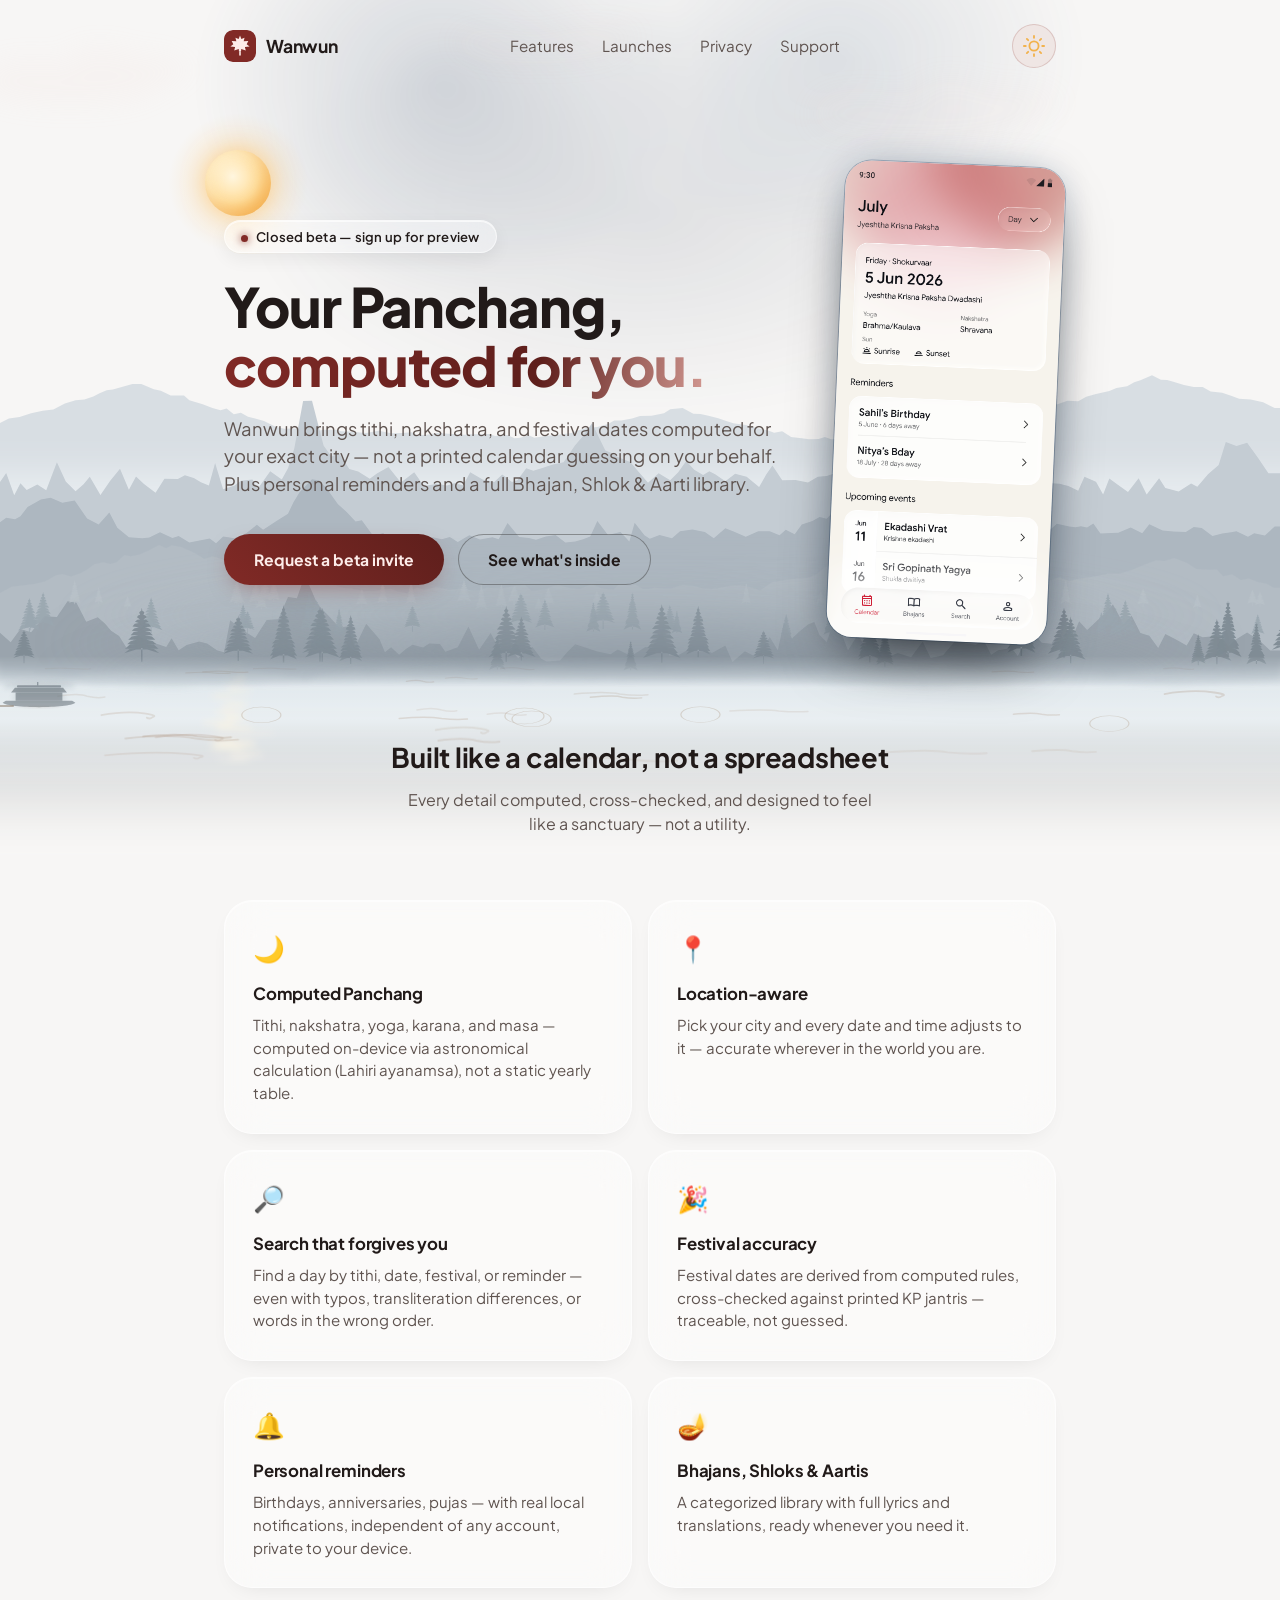
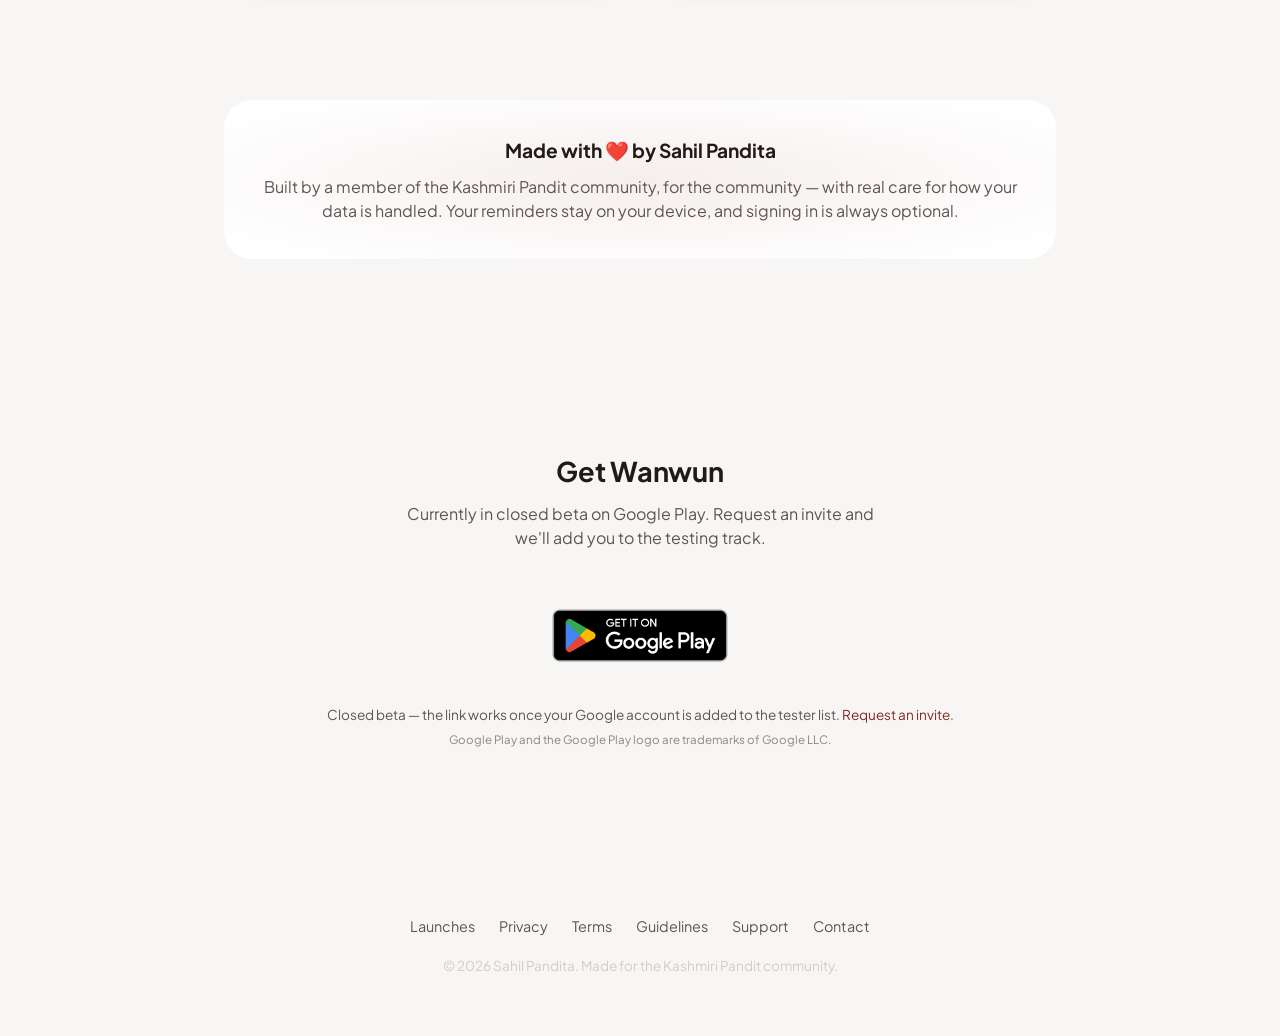
==== commit 9dd92f03: "feat: Launches blog section + first post on the Baithak community feature - launches/index.html — a " ====
--- a/index.html
+++ b/index.html
@@ -221,6 +221,7 @@
     <a class="brand" href="index.html"><img src="assets/leaf.svg" alt=""> Wanwun</a>
     <nav class="links">
       <a href="#features">Features</a>
+      <a href="launches/">Launches</a>
       <a href="privacy.html">Privacy</a>
       <a href="support.html">Support</a>
     </nav>
@@ -332,6 +333,7 @@
 <footer>
   <div class="wrap">
     <div class="foot-links">
+      <a href="launches/">Launches</a>
       <a href="privacy.html">Privacy</a>
       <a href="terms.html">Terms</a>
       <a href="guidelines.html">Guidelines</a>
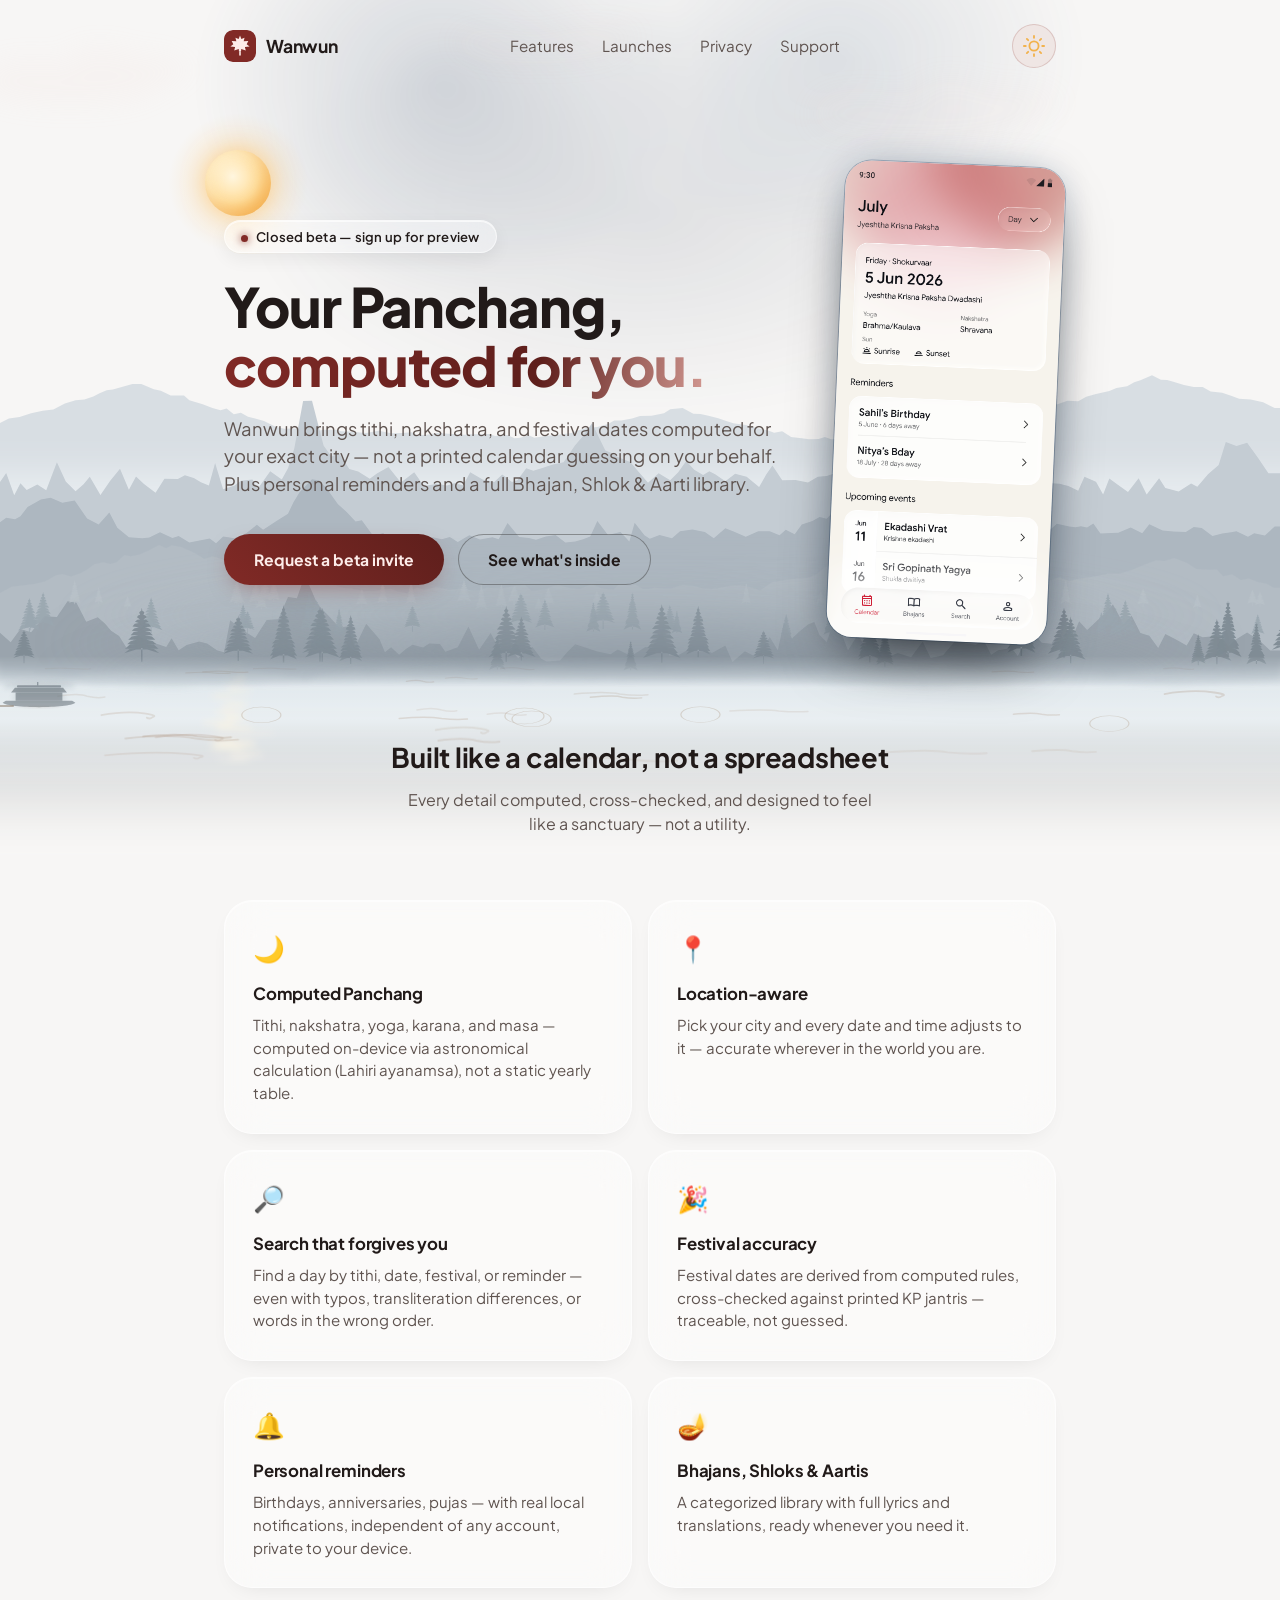
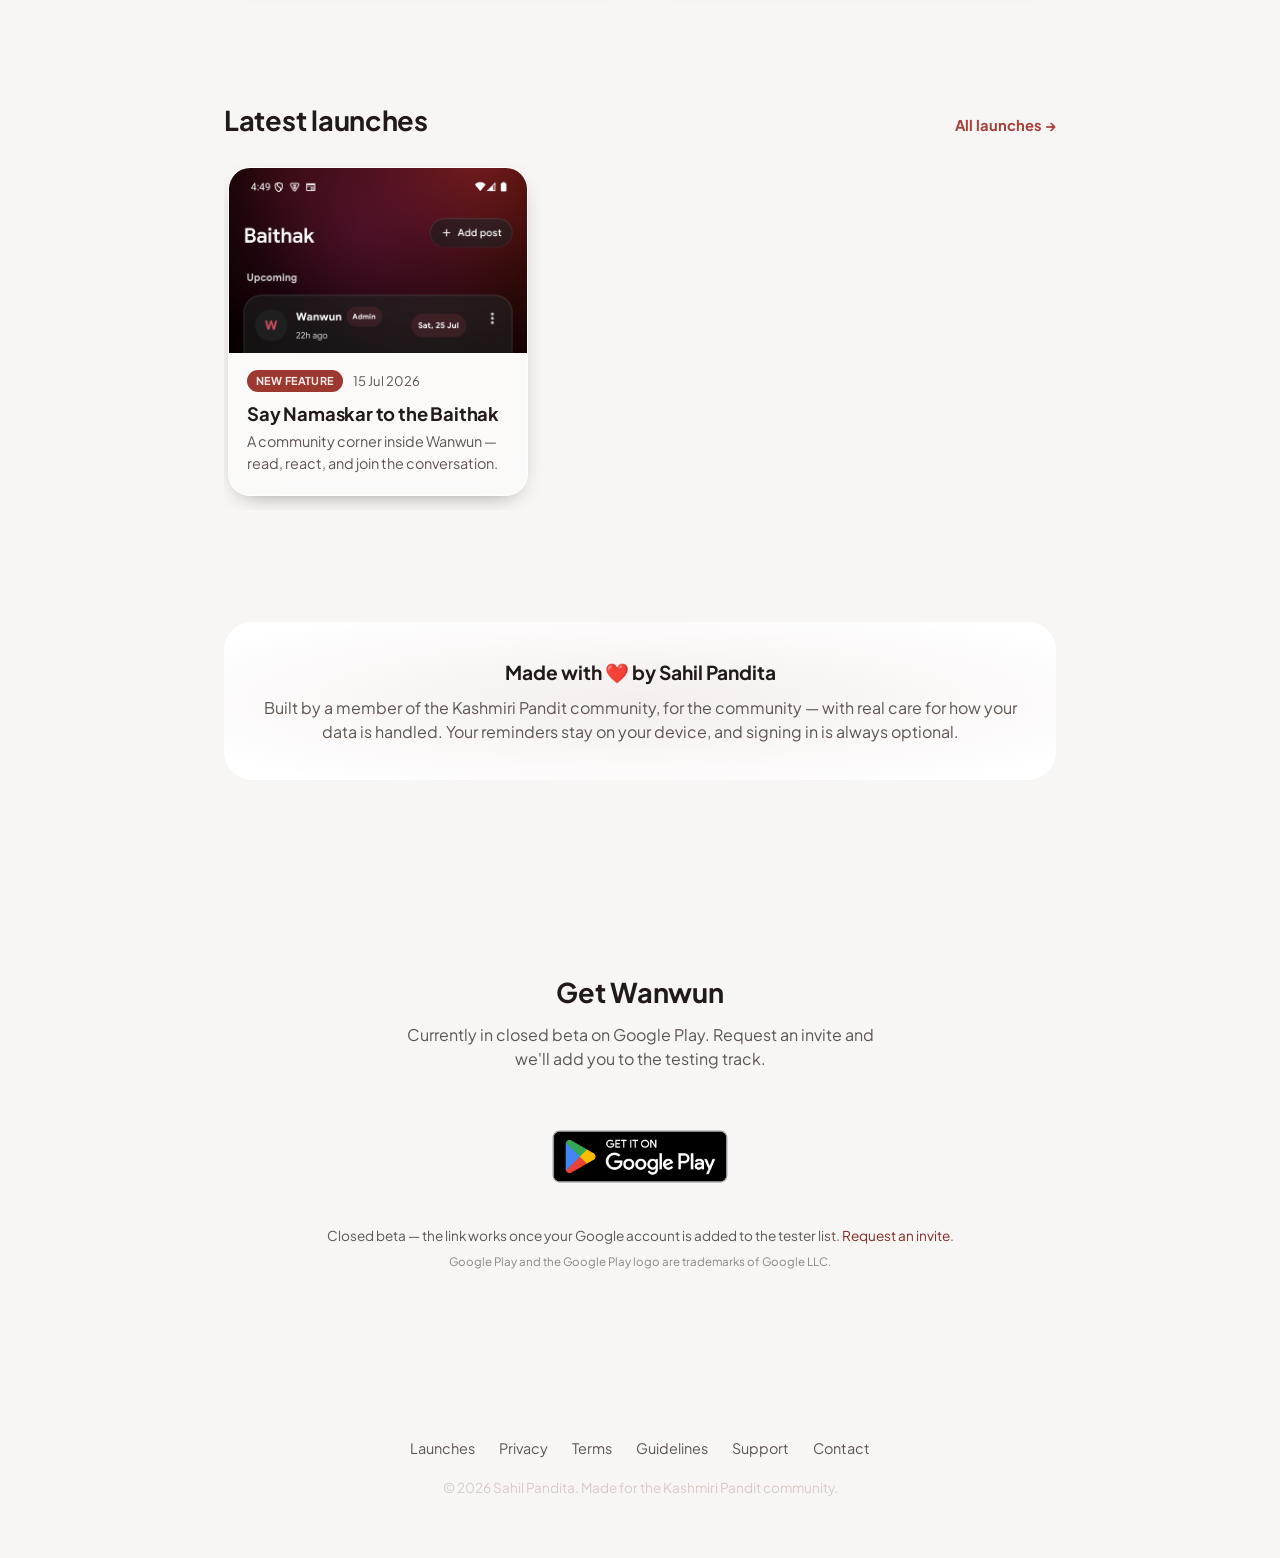
==== commit 4eefdf21: "feat(site): "Latest launches" carousel on the home page A horizontal, snap-scrolling strip of launch" ====
--- a/index.html
+++ b/index.html
@@ -305,6 +305,28 @@
 
 <section class="features">
   <div class="wrap">
+    <div class="launch-strip-head">
+      <h2 class="section-title">Latest launches</h2>
+      <a class="launch-see-all" href="launches/">All launches →</a>
+    </div>
+    <div class="launch-carousel">
+      <a class="launch-slide" href="launches/baithak.html">
+        <img src="assets/launches/baithak-feed.png" alt="The Baithak community feed">
+        <div class="launch-slide-body">
+          <div class="launch-meta">
+            <span class="launch-tag">New feature</span>
+            <span class="launch-date">15 Jul 2026</span>
+          </div>
+          <h3>Say Namaskar to the Baithak</h3>
+          <p>A community corner inside Wanwun — read, react, and join the conversation.</p>
+        </div>
+      </a>
+    </div>
+  </div>
+</section>
+
+<section class="features">
+  <div class="wrap">
     <div class="privacy-strip">
       <h3>Made with ❤️ by Sahil Pandita</h3>
       <p>Built by a member of the Kashmiri Pandit community, for the community — with real
--- a/assets/style.css
+++ b/assets/style.css
@@ -1799,3 +1799,47 @@
 @media (prefers-reduced-motion: reduce) {
   .site-backdrop .birds { display: none; }
 }
+
+/* ── Home "Latest launches" carousel ───────────────────────────────────────
+   A horizontal, snap-scrolling strip of launch cards; grows as more ship. */
+.launch-strip-head {
+  display: flex; align-items: baseline; justify-content: space-between;
+  gap: 16px; margin-bottom: 22px;
+}
+.launch-strip-head .section-title { text-align: left; margin: 0; }
+.launch-see-all { color: var(--primary-bright); font-weight: 700; font-size: 0.92rem; white-space: nowrap; }
+.launch-see-all:hover { text-decoration: none; filter: brightness(1.1); }
+
+.launch-carousel {
+  display: flex; gap: 16px; overflow-x: auto; scroll-snap-type: x mandatory;
+  padding: 4px 4px 14px; -webkit-overflow-scrolling: touch;
+  scrollbar-width: none; -ms-overflow-style: none;
+}
+.launch-carousel::-webkit-scrollbar { display: none; }
+
+.launch-slide {
+  flex: 0 0 300px; scroll-snap-align: start; text-decoration: none; color: inherit;
+  border-radius: 22px; overflow: hidden;
+  background: rgba(255, 255, 255, 0.05); border: 1px solid rgba(255, 255, 255, 0.12);
+  -webkit-backdrop-filter: blur(20px) saturate(160%); backdrop-filter: blur(20px) saturate(160%);
+  box-shadow: 0 8px 24px -14px rgba(0, 0, 0, 0.6);
+  transition: transform 0.3s cubic-bezier(0.22, 1, 0.36, 1), box-shadow 0.3s ease, border-color 0.3s ease;
+}
+html[data-theme="light"] .launch-slide { background: rgba(255, 255, 255, 0.42); border-color: rgba(255, 255, 255, 0.6); }
+.launch-slide:hover {
+  transform: translateY(-4px); text-decoration: none;
+  border-color: rgba(217, 105, 95, 0.4); box-shadow: 0 18px 40px -18px rgba(0, 0, 0, 0.7);
+}
+.launch-slide img {
+  width: 100%; aspect-ratio: 16 / 10; object-fit: cover; object-position: top center; display: block;
+  border-bottom: 1px solid rgba(255, 255, 255, 0.08);
+}
+.launch-slide-body { padding: 16px 18px 20px; }
+.launch-slide-body .launch-meta { display: flex; align-items: center; gap: 10px; margin: 0 0 10px; flex-wrap: wrap; }
+.launch-slide-body .launch-tag {
+  font-size: 0.68rem; font-weight: 700; letter-spacing: 0.04em; text-transform: uppercase;
+  color: var(--on-primary); background: var(--primary-container); padding: 3px 9px; border-radius: 999px;
+}
+.launch-slide-body .launch-date { font-size: 0.82rem; color: var(--on-surface-variant); }
+.launch-slide-body h3 { margin: 0 0 6px; font-size: 1.15rem; letter-spacing: -0.01em; line-height: 1.25; }
+.launch-slide-body p { margin: 0; color: var(--on-surface-variant); font-size: 0.9rem; line-height: 1.5; }
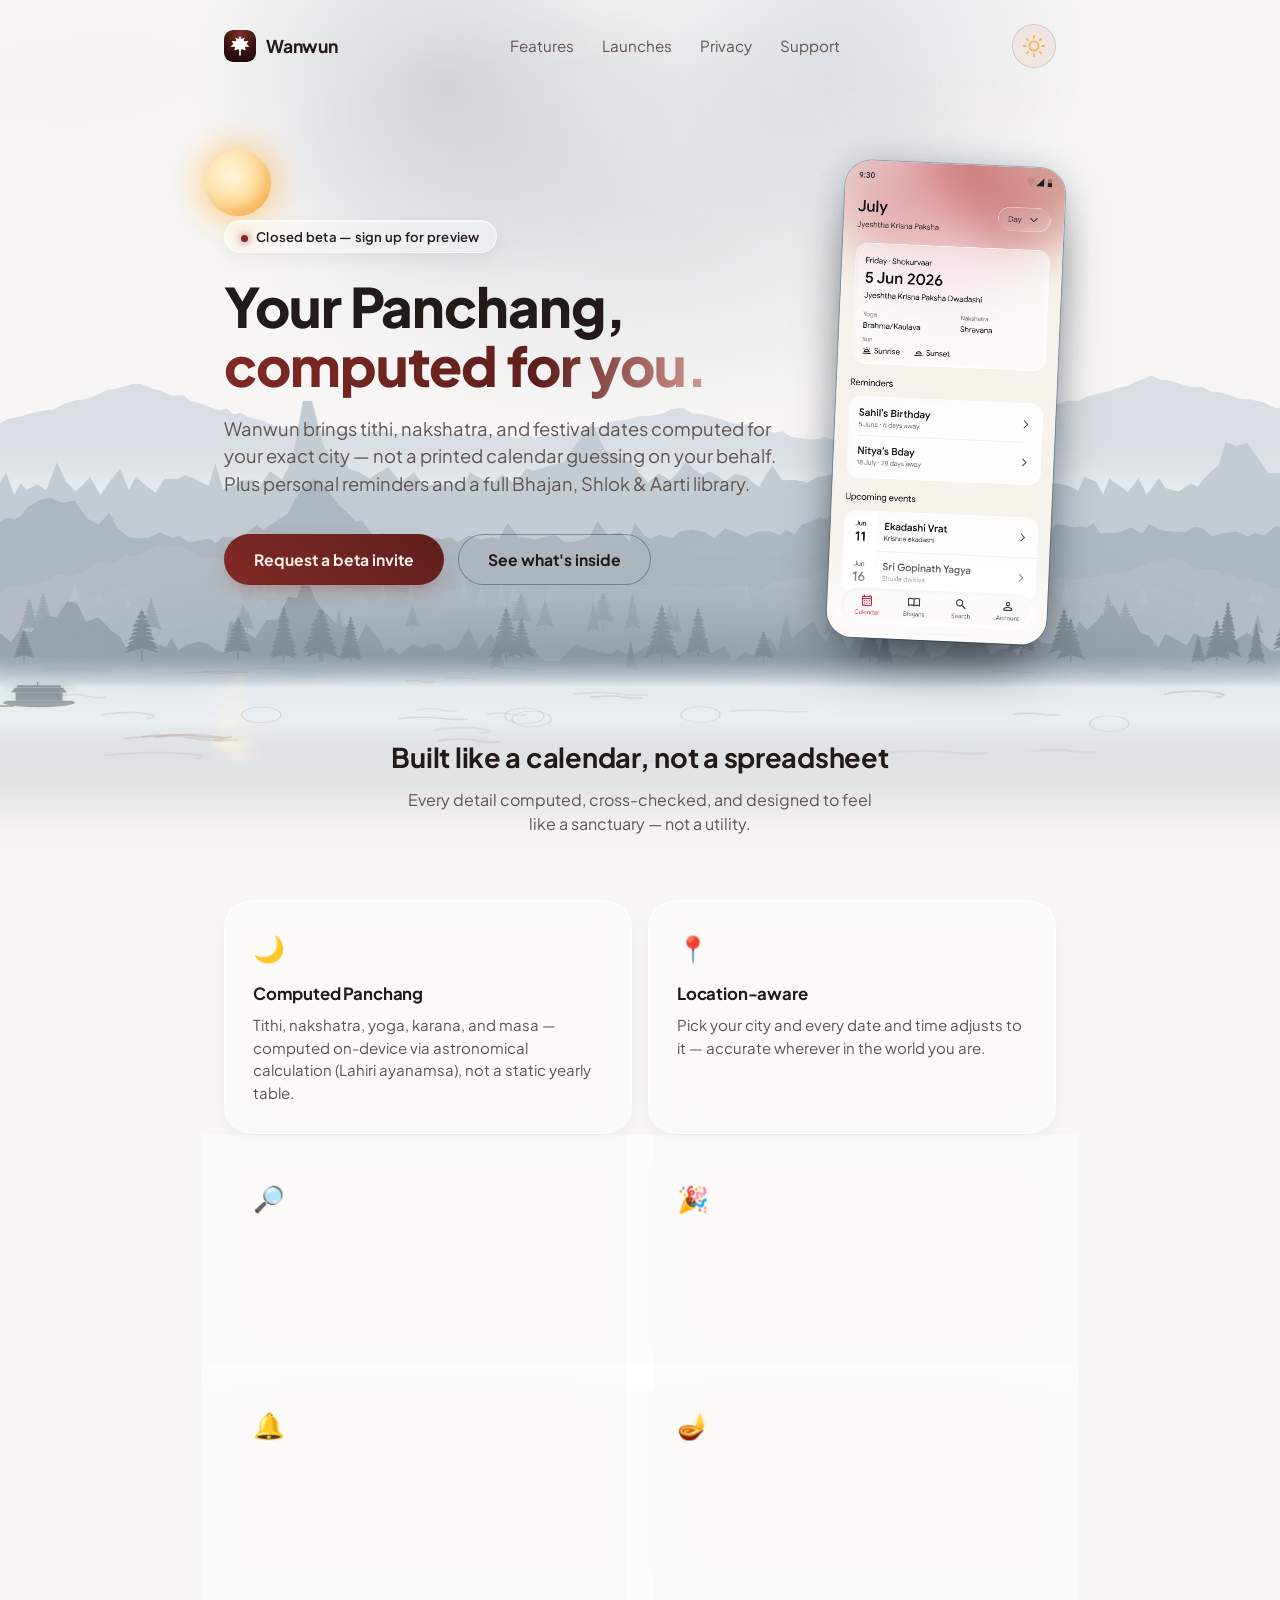
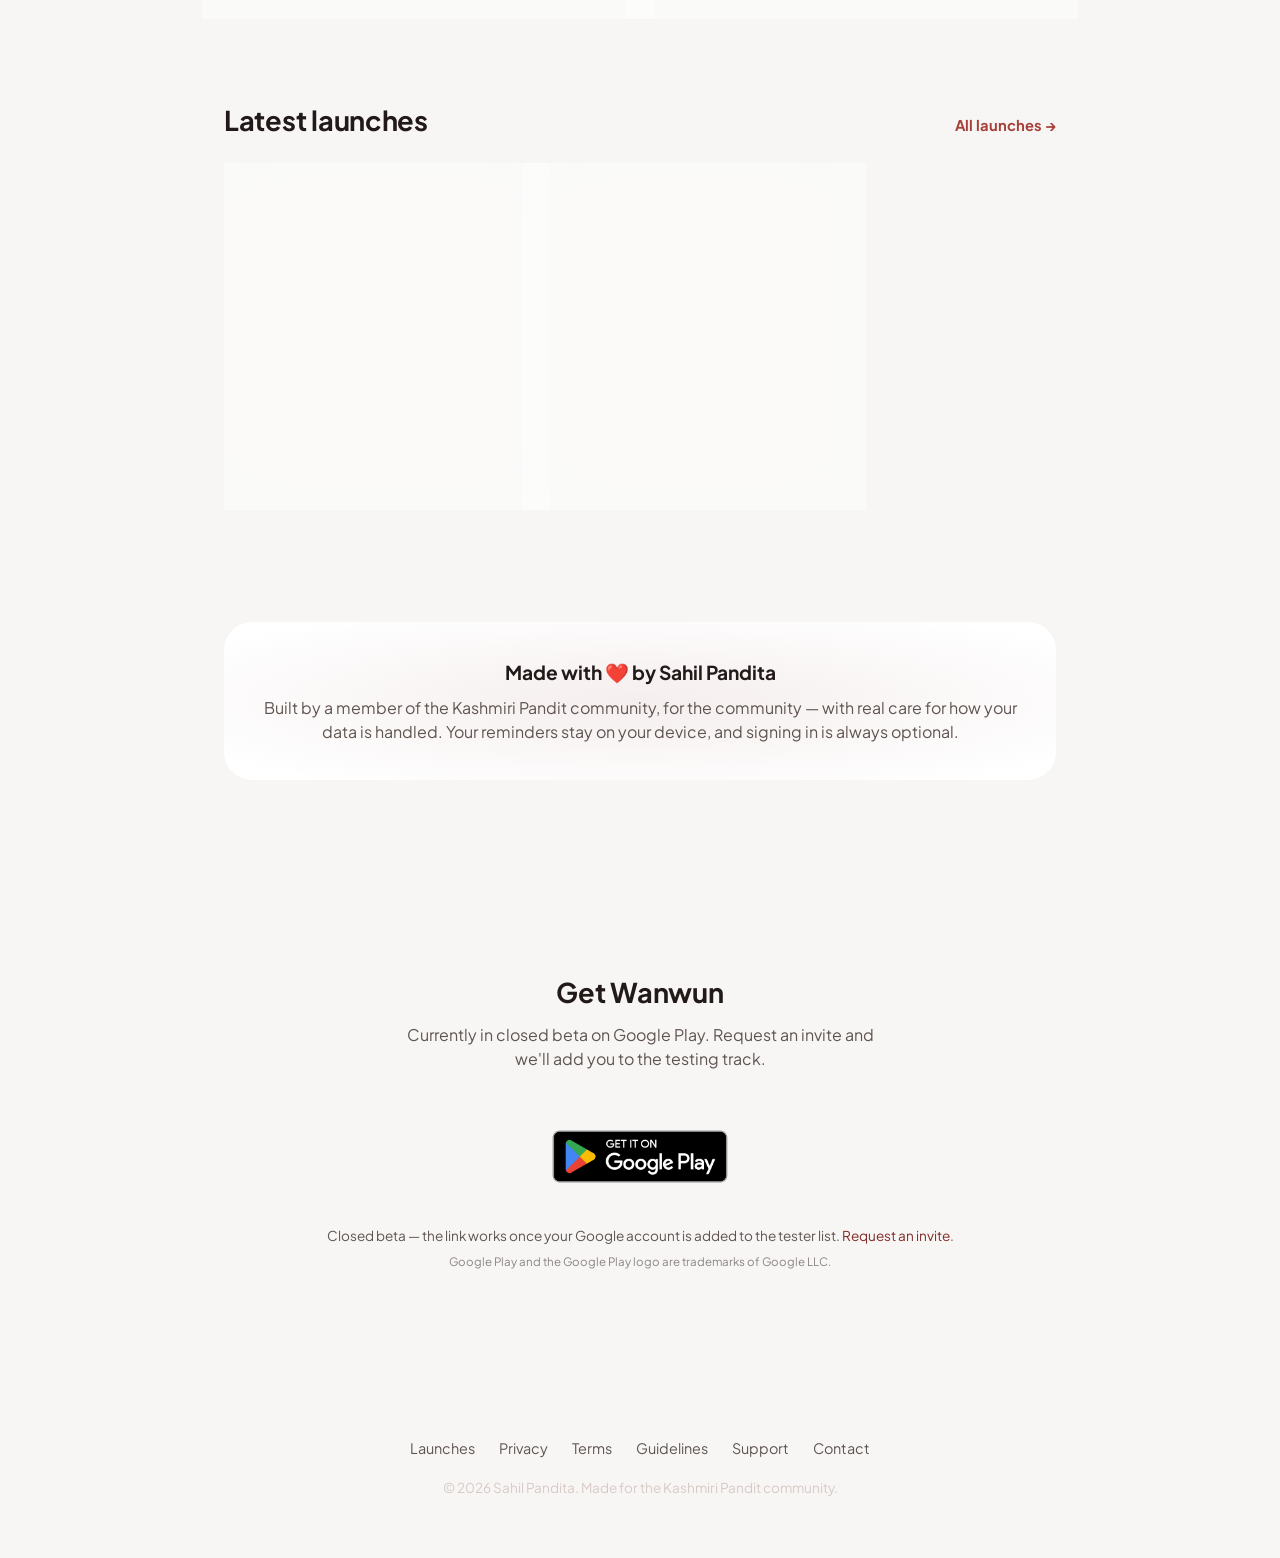
==== commit 17c0a7d4: "feat(site): app-icon logo/favicon, Bhajans launch post, carousel hover - Logo + favicon now match th" ====
--- a/index.html
+++ b/index.html
@@ -321,6 +321,17 @@
           <p>A community corner inside Wanwun — read, react, and join the conversation.</p>
         </div>
       </a>
+      <a class="launch-slide" href="launches/bhajans.html">
+        <img src="assets/launches/bhajans-home.png" alt="The Bhajans devotional library">
+        <div class="launch-slide-body">
+          <div class="launch-meta">
+            <span class="launch-tag">New feature</span>
+            <span class="launch-date">15 Jul 2026</span>
+          </div>
+          <h3>The words that carry us home</h3>
+          <p>A devotional library — bhajans, shloks, aartis and vidhis, always with you.</p>
+        </div>
+      </a>
     </div>
   </div>
 </section>
--- a/assets/style.css
+++ b/assets/style.css
@@ -1826,14 +1826,21 @@
   transition: transform 0.3s cubic-bezier(0.22, 1, 0.36, 1), box-shadow 0.3s ease, border-color 0.3s ease;
 }
 html[data-theme="light"] .launch-slide { background: rgba(255, 255, 255, 0.42); border-color: rgba(255, 255, 255, 0.6); }
-.launch-slide:hover {
-  transform: translateY(-4px); text-decoration: none;
-  border-color: rgba(217, 105, 95, 0.4); box-shadow: 0 18px 40px -18px rgba(0, 0, 0, 0.7);
-}
 .launch-slide img {
   width: 100%; aspect-ratio: 16 / 10; object-fit: cover; object-position: top center; display: block;
   border-bottom: 1px solid rgba(255, 255, 255, 0.08);
-}
+  transition: transform 0.5s cubic-bezier(0.22, 1, 0.36, 1), filter 0.4s ease;
+}
+/* Hover: the card lifts on an accent glow while its screenshot gently zooms in. */
+.launch-slide:hover {
+  transform: translateY(-6px); text-decoration: none;
+  border-color: rgba(217, 105, 95, 0.55);
+  box-shadow: 0 24px 48px -20px rgba(0, 0, 0, 0.75),
+              0 0 0 1px rgba(217, 105, 95, 0.25),
+              0 12px 44px -14px rgba(207, 31, 54, 0.38);
+}
+.launch-slide:hover img { transform: scale(1.07); filter: saturate(1.08) brightness(1.04); }
+.launch-slide:active { transform: translateY(-2px) scale(0.99); }
 .launch-slide-body { padding: 16px 18px 20px; }
 .launch-slide-body .launch-meta { display: flex; align-items: center; gap: 10px; margin: 0 0 10px; flex-wrap: wrap; }
 .launch-slide-body .launch-tag {
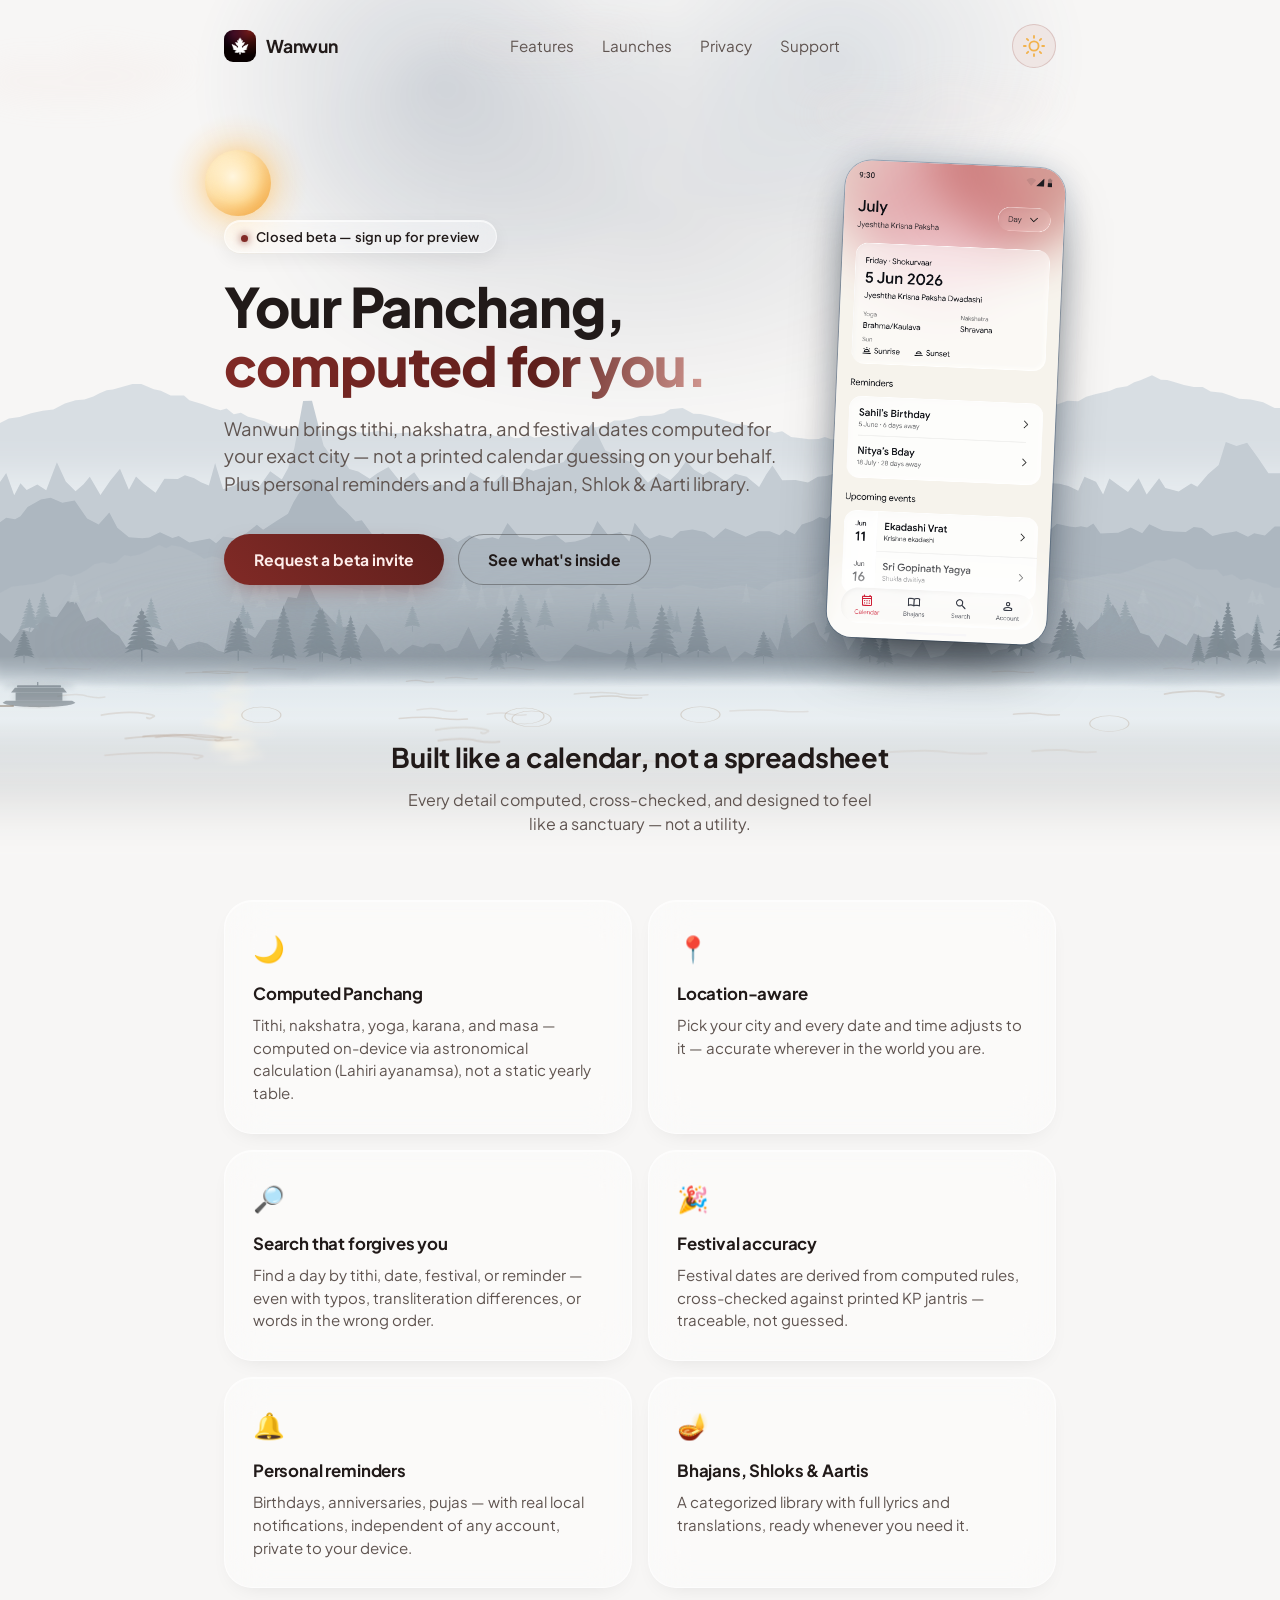
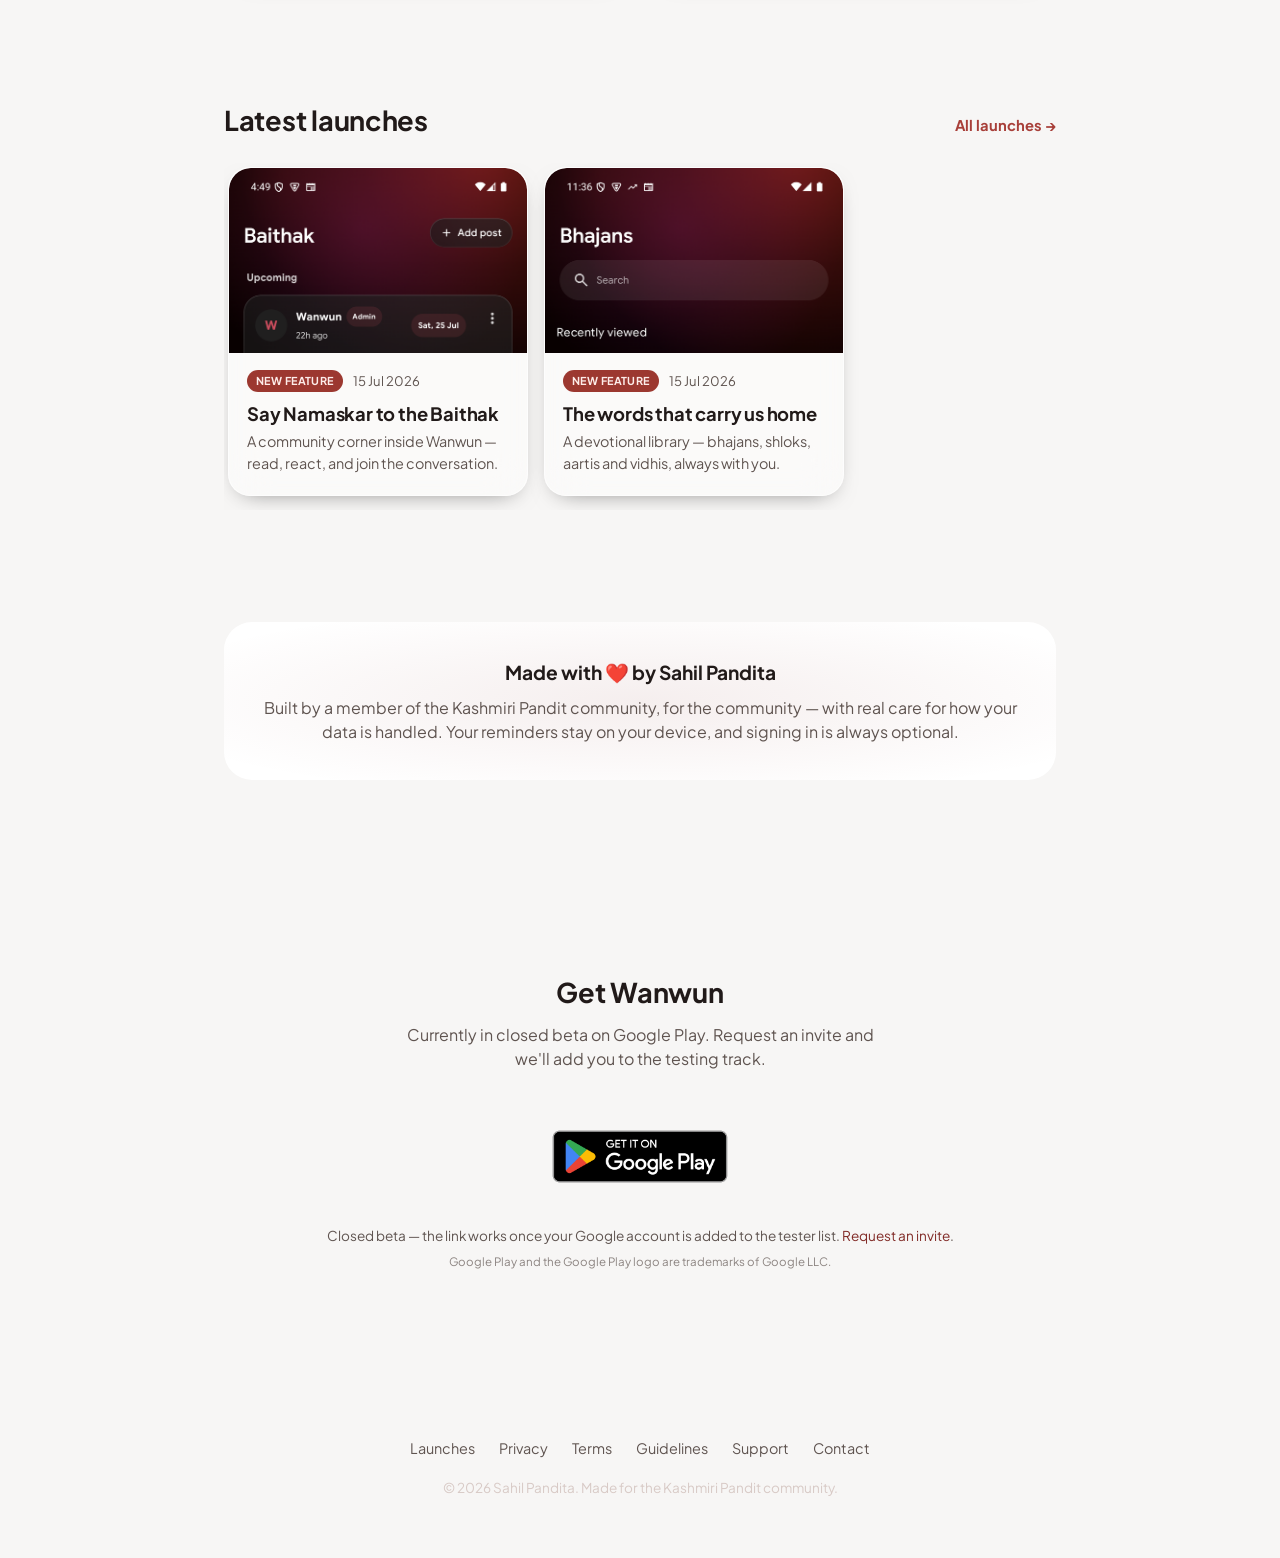
==== commit d16779f4: "fix(site): carousel hover clip + use the real app icon for logo/favicon - Carousel hover was clippin" ====
--- a/index.html
+++ b/index.html
@@ -13,7 +13,7 @@
 <meta property="og:image" content="https://sahilpandita.github.io/wanwun-site/assets/icon.png">
 <meta name="twitter:card" content="summary">
 
-<link rel="icon" href="assets/leaf.svg" type="image/svg+xml">
+<link rel="icon" href="assets/favicon-192.png" type="image/png">
 <link rel="apple-touch-icon" href="assets/apple-touch.png">
 <link rel="stylesheet" href="https://fonts.googleapis.com/css2?family=Plus+Jakarta+Sans:wght@400;600;700;800&display=swap">
 <link rel="stylesheet" href="assets/style.css">
@@ -218,7 +218,7 @@
 
 <header class="site-nav">
   <div class="wrap">
-    <a class="brand" href="index.html"><img src="assets/leaf.svg" alt=""> Wanwun</a>
+    <a class="brand" href="index.html"><img src="assets/favicon-192.png" alt=""> Wanwun</a>
     <nav class="links">
       <a href="#features">Features</a>
       <a href="launches/">Launches</a>
@@ -311,7 +311,7 @@
     </div>
     <div class="launch-carousel">
       <a class="launch-slide" href="launches/baithak.html">
-        <img src="assets/launches/baithak-feed.png" alt="The Baithak community feed">
+        <div class="launch-media"><img src="assets/launches/baithak-feed.png" alt="The Baithak community feed"></div>
         <div class="launch-slide-body">
           <div class="launch-meta">
             <span class="launch-tag">New feature</span>
@@ -322,7 +322,7 @@
         </div>
       </a>
       <a class="launch-slide" href="launches/bhajans.html">
-        <img src="assets/launches/bhajans-home.png" alt="The Bhajans devotional library">
+        <div class="launch-media"><img src="assets/launches/bhajans-home.png" alt="The Bhajans devotional library"></div>
         <div class="launch-slide-body">
           <div class="launch-meta">
             <span class="launch-tag">New feature</span>
--- a/assets/style.css
+++ b/assets/style.css
@@ -1826,10 +1826,15 @@
   transition: transform 0.3s cubic-bezier(0.22, 1, 0.36, 1), box-shadow 0.3s ease, border-color 0.3s ease;
 }
 html[data-theme="light"] .launch-slide { background: rgba(255, 255, 255, 0.42); border-color: rgba(255, 255, 255, 0.6); }
-.launch-slide img {
-  width: 100%; aspect-ratio: 16 / 10; object-fit: cover; object-position: top center; display: block;
+/* The image sits in its own fixed-ratio, clipped box so the hover zoom stays
+   inside it (no clipping against the card's rounded top corners). */
+.launch-media {
+  aspect-ratio: 16 / 10; overflow: hidden; border-radius: 22px 22px 0 0;
   border-bottom: 1px solid rgba(255, 255, 255, 0.08);
-  transition: transform 0.5s cubic-bezier(0.22, 1, 0.36, 1), filter 0.4s ease;
+}
+.launch-media img {
+  width: 100%; height: 100%; object-fit: cover; object-position: top center; display: block;
+  transition: transform 0.55s cubic-bezier(0.22, 1, 0.36, 1), filter 0.4s ease;
 }
 /* Hover: the card lifts on an accent glow while its screenshot gently zooms in. */
 .launch-slide:hover {
@@ -1839,7 +1844,7 @@
               0 0 0 1px rgba(217, 105, 95, 0.25),
               0 12px 44px -14px rgba(207, 31, 54, 0.38);
 }
-.launch-slide:hover img { transform: scale(1.07); filter: saturate(1.08) brightness(1.04); }
+.launch-slide:hover .launch-media img { transform: scale(1.07); filter: saturate(1.08) brightness(1.04); }
 .launch-slide:active { transform: translateY(-2px) scale(0.99); }
 .launch-slide-body { padding: 16px 18px 20px; }
 .launch-slide-body .launch-meta { display: flex; align-items: center; gap: 10px; margin: 0 0 10px; flex-wrap: wrap; }
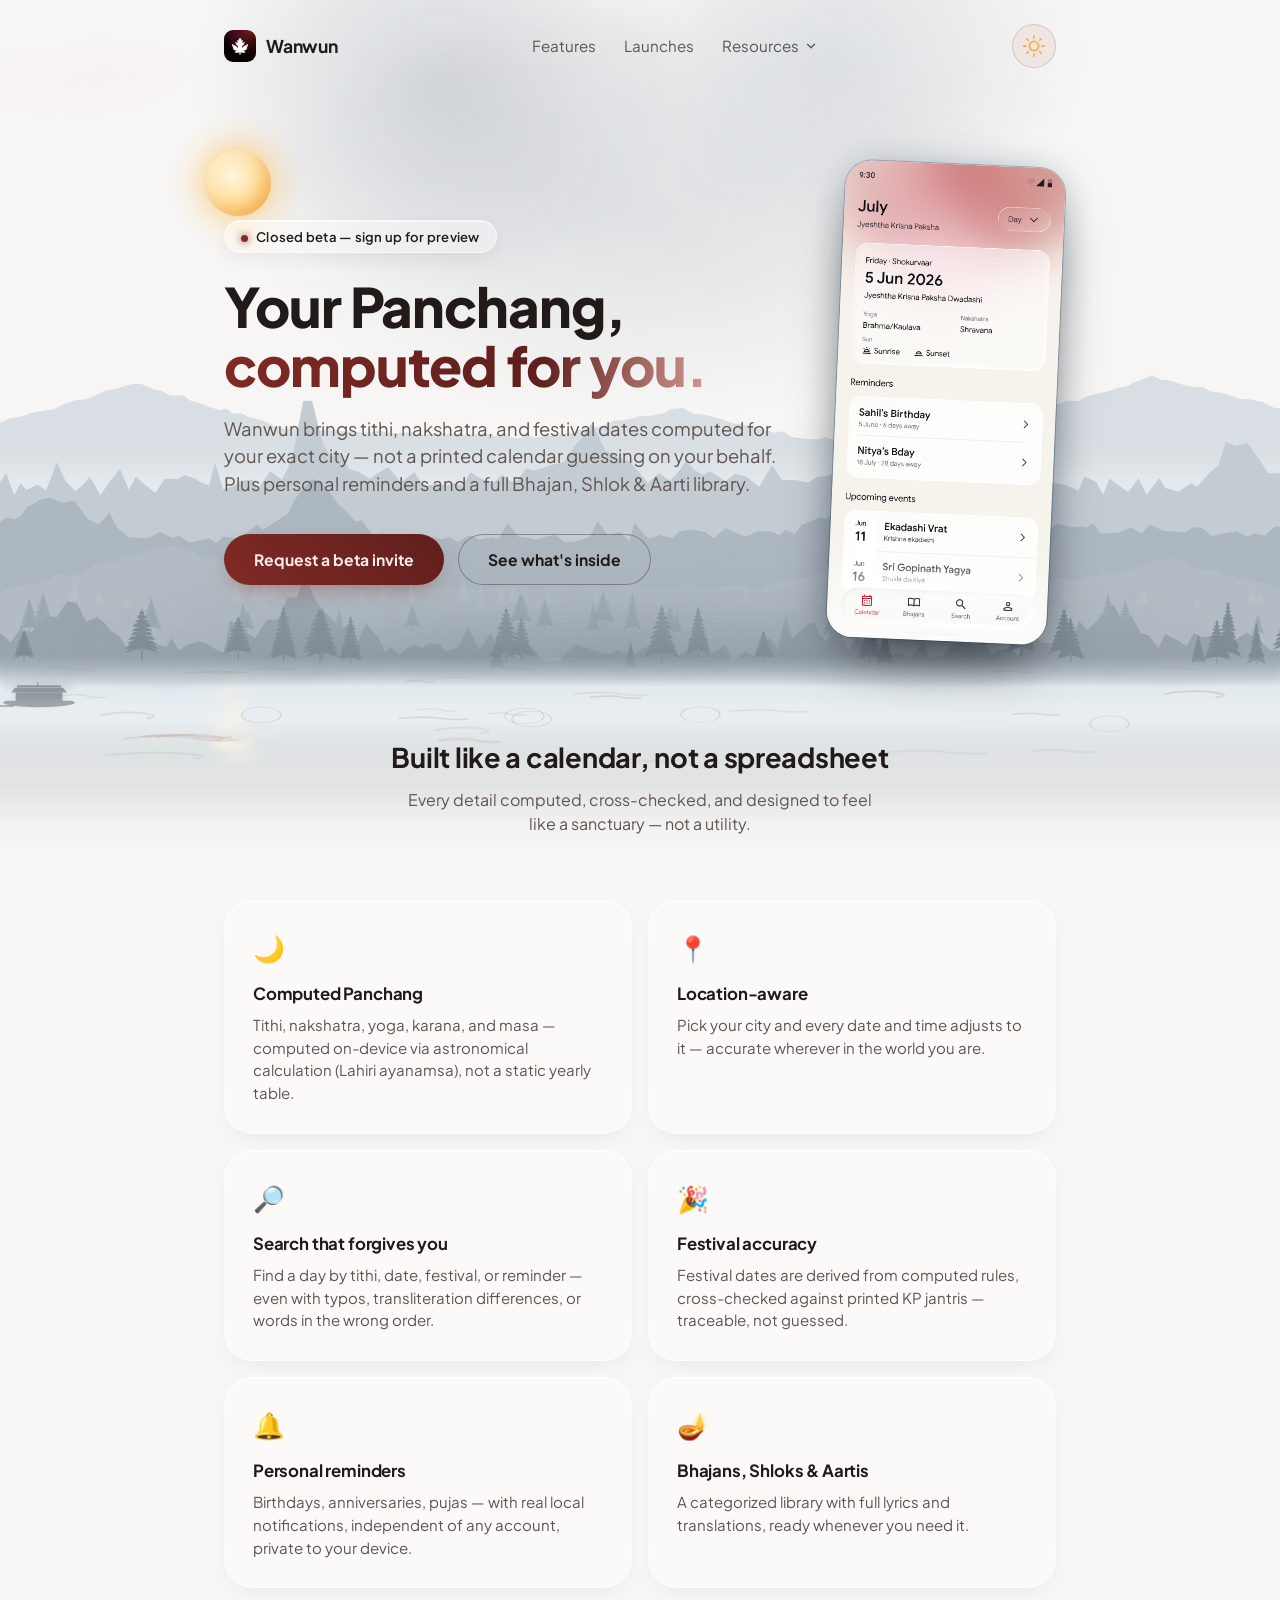
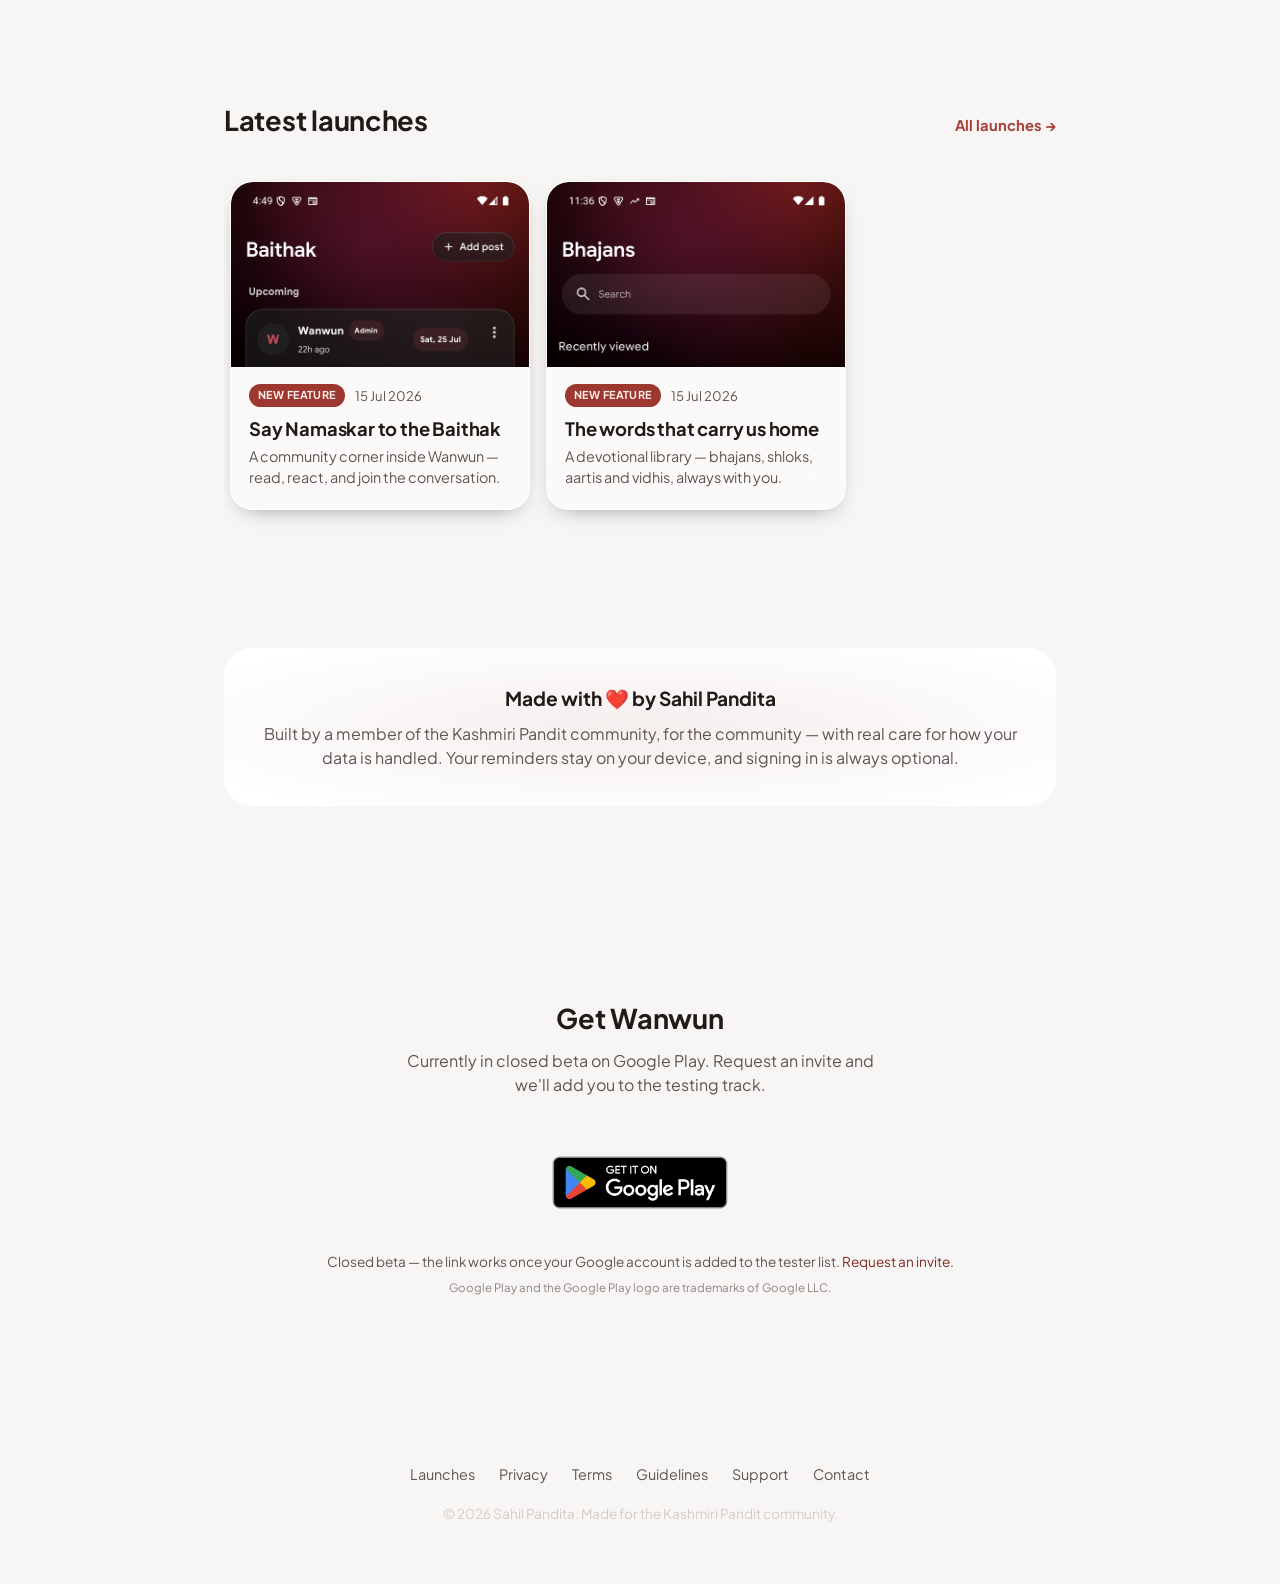
==== commit 6bfb0935: "feat(site): Stripe-style Resources dropdown in the nav, sitewide Glass panel in the Chinar design la" ====
--- a/index.html
+++ b/index.html
@@ -222,8 +222,45 @@
     <nav class="links">
       <a href="#features">Features</a>
       <a href="launches/">Launches</a>
-      <a href="privacy.html">Privacy</a>
-      <a href="support.html">Support</a>
+      <div class="nav-dd">
+        <button class="nav-dd-toggle" type="button" aria-expanded="false" aria-haspopup="true">Resources
+          <svg class="dd-chev" viewBox="0 0 24 24" fill="none" stroke="currentColor" stroke-width="2.2" stroke-linecap="round" stroke-linejoin="round" aria-hidden="true"><polyline points="6 9 12 15 18 9"/></svg>
+        </button>
+        <div class="nav-dd-panel">
+          <div class="nav-dd-card">
+            <div class="dd-col">
+              <span class="dd-label">Discover</span>
+            <a class="dd-item" href="launches/">
+              <span class="dd-ico"><svg viewBox="0 0 24 24" fill="none" stroke="currentColor" stroke-width="2" stroke-linecap="round" stroke-linejoin="round" aria-hidden="true"><polygon points="13 2 3 14 12 14 11 22 21 10 12 10 13 2"/></svg></span>
+              <span class="dd-txt"><strong>Launches</strong><small>What&#8217;s new in Wanwun</small></span>
+            </a>
+            <a class="dd-item" href="guidelines.html">
+              <span class="dd-ico"><svg viewBox="0 0 24 24" fill="none" stroke="currentColor" stroke-width="2" stroke-linecap="round" stroke-linejoin="round" aria-hidden="true"><path d="M12 22s8-4 8-10V5l-8-3-8 3v7c0 6 8 10 8 10z"/></svg></span>
+              <span class="dd-txt"><strong>Community Guidelines</strong><small>The Baithak&#8217;s house rules</small></span>
+            </a>
+            <a class="dd-item" href="support.html">
+              <span class="dd-ico"><svg viewBox="0 0 24 24" fill="none" stroke="currentColor" stroke-width="2" stroke-linecap="round" stroke-linejoin="round" aria-hidden="true"><circle cx="12" cy="12" r="10"/><path d="M9.09 9a3 3 0 0 1 5.83 1c0 2-3 3-3 3"/><line x1="12" y1="17" x2="12.01" y2="17"/></svg></span>
+              <span class="dd-txt"><strong>Support</strong><small>Get help or say hello</small></span>
+            </a>
+            </div>
+            <div class="dd-col">
+              <span class="dd-label">Legal &amp; account</span>
+            <a class="dd-item" href="privacy.html">
+              <span class="dd-ico"><svg viewBox="0 0 24 24" fill="none" stroke="currentColor" stroke-width="2" stroke-linecap="round" stroke-linejoin="round" aria-hidden="true"><rect x="3" y="11" width="18" height="11" rx="2" ry="2"/><path d="M7 11V7a5 5 0 0 1 10 0v4"/></svg></span>
+              <span class="dd-txt"><strong>Privacy Policy</strong><small>What we collect, and why</small></span>
+            </a>
+            <a class="dd-item" href="terms.html">
+              <span class="dd-ico"><svg viewBox="0 0 24 24" fill="none" stroke="currentColor" stroke-width="2" stroke-linecap="round" stroke-linejoin="round" aria-hidden="true"><path d="M14 2H6a2 2 0 0 0-2 2v16a2 2 0 0 0 2 2h12a2 2 0 0 0 2-2V8z"/><polyline points="14 2 14 8 20 8"/><line x1="16" y1="13" x2="8" y2="13"/><line x1="16" y1="17" x2="8" y2="17"/></svg></span>
+              <span class="dd-txt"><strong>Terms of Service</strong><small>The fine print, kept short</small></span>
+            </a>
+            <a class="dd-item" href="delete-account.html">
+              <span class="dd-ico"><svg viewBox="0 0 24 24" fill="none" stroke="currentColor" stroke-width="2" stroke-linecap="round" stroke-linejoin="round" aria-hidden="true"><path d="M16 21v-2a4 4 0 0 0-4-4H5a4 4 0 0 0-4 4v2"/><circle cx="8.5" cy="7" r="4"/><line x1="18" y1="8" x2="23" y2="13"/><line x1="23" y1="8" x2="18" y2="13"/></svg></span>
+              <span class="dd-txt"><strong>Delete account</strong><small>Remove your account &amp; data</small></span>
+            </a>
+            </div>
+          </div>
+        </div>
+      </div>
     </nav>
     <button class="theme-toggle" id="themeToggle" type="button" aria-label="Switch between light and dark theme">
       <svg class="icon-sun" viewBox="0 0 24 24" fill="none" stroke="currentColor" stroke-width="2" stroke-linecap="round" stroke-linejoin="round"><circle cx="12" cy="12" r="5"/><line x1="12" y1="1" x2="12" y2="3"/><line x1="12" y1="21" x2="12" y2="23"/><line x1="4.22" y1="4.22" x2="5.64" y2="5.64"/><line x1="18.36" y1="18.36" x2="19.78" y2="19.78"/><line x1="1" y1="12" x2="3" y2="12"/><line x1="21" y1="12" x2="23" y2="12"/><line x1="4.22" y1="19.78" x2="5.64" y2="18.36"/><line x1="18.36" y1="5.64" x2="19.78" y2="4.22"/></svg>
--- a/assets/style.css
+++ b/assets/style.css
@@ -1812,7 +1812,9 @@
 
 .launch-carousel {
   display: flex; gap: 16px; overflow-x: auto; scroll-snap-type: x mandatory;
-  padding: 4px 4px 14px; -webkit-overflow-scrolling: touch;
+  /* overflow-x:auto forces overflow-y to auto too, which clips the hover lift +
+     glow. Generous top/bottom padding gives the -6px lift and its shadow room. */
+  padding: 18px 6px 26px; -webkit-overflow-scrolling: touch;
   scrollbar-width: none; -ms-overflow-style: none;
 }
 .launch-carousel::-webkit-scrollbar { display: none; }
@@ -1855,3 +1857,99 @@
 .launch-slide-body .launch-date { font-size: 0.82rem; color: var(--on-surface-variant); }
 .launch-slide-body h3 { margin: 0 0 6px; font-size: 1.15rem; letter-spacing: -0.01em; line-height: 1.25; }
 .launch-slide-body p { margin: 0; color: var(--on-surface-variant); font-size: 0.9rem; line-height: 1.5; }
+
+/* ── "Resources" nav dropdown — Stripe-style glass panel ──────────────────
+   Markup lives in each page's <nav class="links">; click/tap behavior in
+   theme-toggle.js. Opens on hover for fine pointers, click/tap everywhere. */
+.nav-dd { position: relative; }
+
+.nav-dd-toggle {
+  display: inline-flex; align-items: center; gap: 5px;
+  background: none; border: 0; padding: 0; margin: 0; cursor: pointer;
+  font: inherit; color: var(--on-surface-variant);
+  transition: color 0.25s ease;
+}
+.nav-dd-toggle:hover, .nav-dd.open .nav-dd-toggle,
+.nav-dd:focus-within .nav-dd-toggle { color: var(--on-surface); }
+
+.dd-chev { width: 14px; height: 14px; margin-top: 1px; transition: transform 0.25s ease; }
+.nav-dd.open .dd-chev { transform: rotate(180deg); }
+@media (hover: hover) and (pointer: fine) {
+  .nav-dd:hover .dd-chev { transform: rotate(180deg); }
+}
+
+/* Panel floats below the toggle; padding-top bridges the hover gap. */
+.nav-dd-panel {
+  position: absolute; top: 100%; right: -14px; z-index: 60;
+  padding-top: 14px;
+  opacity: 0; visibility: hidden; transform: translateY(6px);
+  transition: opacity 0.22s ease, transform 0.22s cubic-bezier(0.22, 1, 0.36, 1),
+    visibility 0.22s;
+}
+.nav-dd.open .nav-dd-panel { opacity: 1; visibility: visible; transform: none; }
+@media (hover: hover) and (pointer: fine) {
+  .nav-dd:hover .nav-dd-panel, .nav-dd:focus-within .nav-dd-panel {
+    opacity: 1; visibility: visible; transform: none;
+  }
+}
+
+.nav-dd-card {
+  display: grid; grid-template-columns: 1fr 1fr; gap: 6px 20px;
+  width: min(560px, calc(100vw - 32px));
+  padding: 18px;
+  background: rgba(23, 23, 23, 0.9);
+  -webkit-backdrop-filter: blur(20px) saturate(160%);
+  backdrop-filter: blur(20px) saturate(160%);
+  border: 1px solid rgba(255, 255, 255, 0.12);
+  border-radius: 22px;
+  box-shadow: 0 18px 44px -18px rgba(0, 0, 0, 0.65), inset 0 1px 0 rgba(255, 255, 255, 0.08);
+  transition: background-color 0.9s ease, border-color 0.9s ease, box-shadow 0.9s ease;
+}
+html[data-theme="light"] .nav-dd-card {
+  background: rgba(255, 255, 255, 0.85);
+  border-color: rgba(255, 255, 255, 0.65);
+  box-shadow: 0 18px 44px -18px rgba(33, 26, 25, 0.28), inset 0 1px 0 rgba(255, 255, 255, 0.6);
+}
+
+.dd-col { display: flex; flex-direction: column; gap: 2px; min-width: 0; }
+
+.dd-label {
+  font-size: 0.68rem; font-weight: 700; letter-spacing: 0.12em; text-transform: uppercase;
+  color: var(--on-surface-variant); opacity: 0.8;
+  padding: 6px 10px 8px;
+}
+
+nav.links .dd-item { display: flex; align-items: center; gap: 12px; }
+.dd-item {
+  padding: 9px 10px; border-radius: 14px;
+  transition: background-color 0.18s ease;
+}
+/* Neutralize the top-nav underline animation inside the panel. */
+nav.links .nav-dd a::after { content: none; }
+.dd-item:hover { background: rgba(255, 255, 255, 0.07); }
+html[data-theme="light"] .dd-item:hover { background: rgba(129, 42, 38, 0.07); }
+
+.dd-ico {
+  flex: none; display: grid; place-items: center;
+  width: 34px; height: 34px; border-radius: 11px;
+  color: var(--primary-bright);
+  background: rgba(217, 105, 95, 0.12);
+  border: 1px solid rgba(217, 105, 95, 0.18);
+  transition: background-color 0.9s ease, border-color 0.9s ease;
+}
+html[data-theme="light"] .dd-ico {
+  background: rgba(129, 42, 38, 0.08);
+  border-color: rgba(129, 42, 38, 0.14);
+}
+.dd-ico svg { width: 17px; height: 17px; }
+
+.dd-txt { display: flex; flex-direction: column; gap: 1px; min-width: 0; }
+.dd-txt strong { font-size: 0.9rem; font-weight: 600; color: var(--on-surface); letter-spacing: -0.005em; }
+.dd-txt small { font-size: 0.78rem; color: var(--on-surface-variant); line-height: 1.35; }
+
+/* Small screens: anchor the panel to the header itself, full-width card. */
+@media (max-width: 620px) {
+  .nav-dd { position: static; }
+  .nav-dd-panel { left: 12px; right: 12px; top: calc(100% - 4px); padding-top: 0; }
+  .nav-dd-card { grid-template-columns: 1fr; width: auto; }
+}
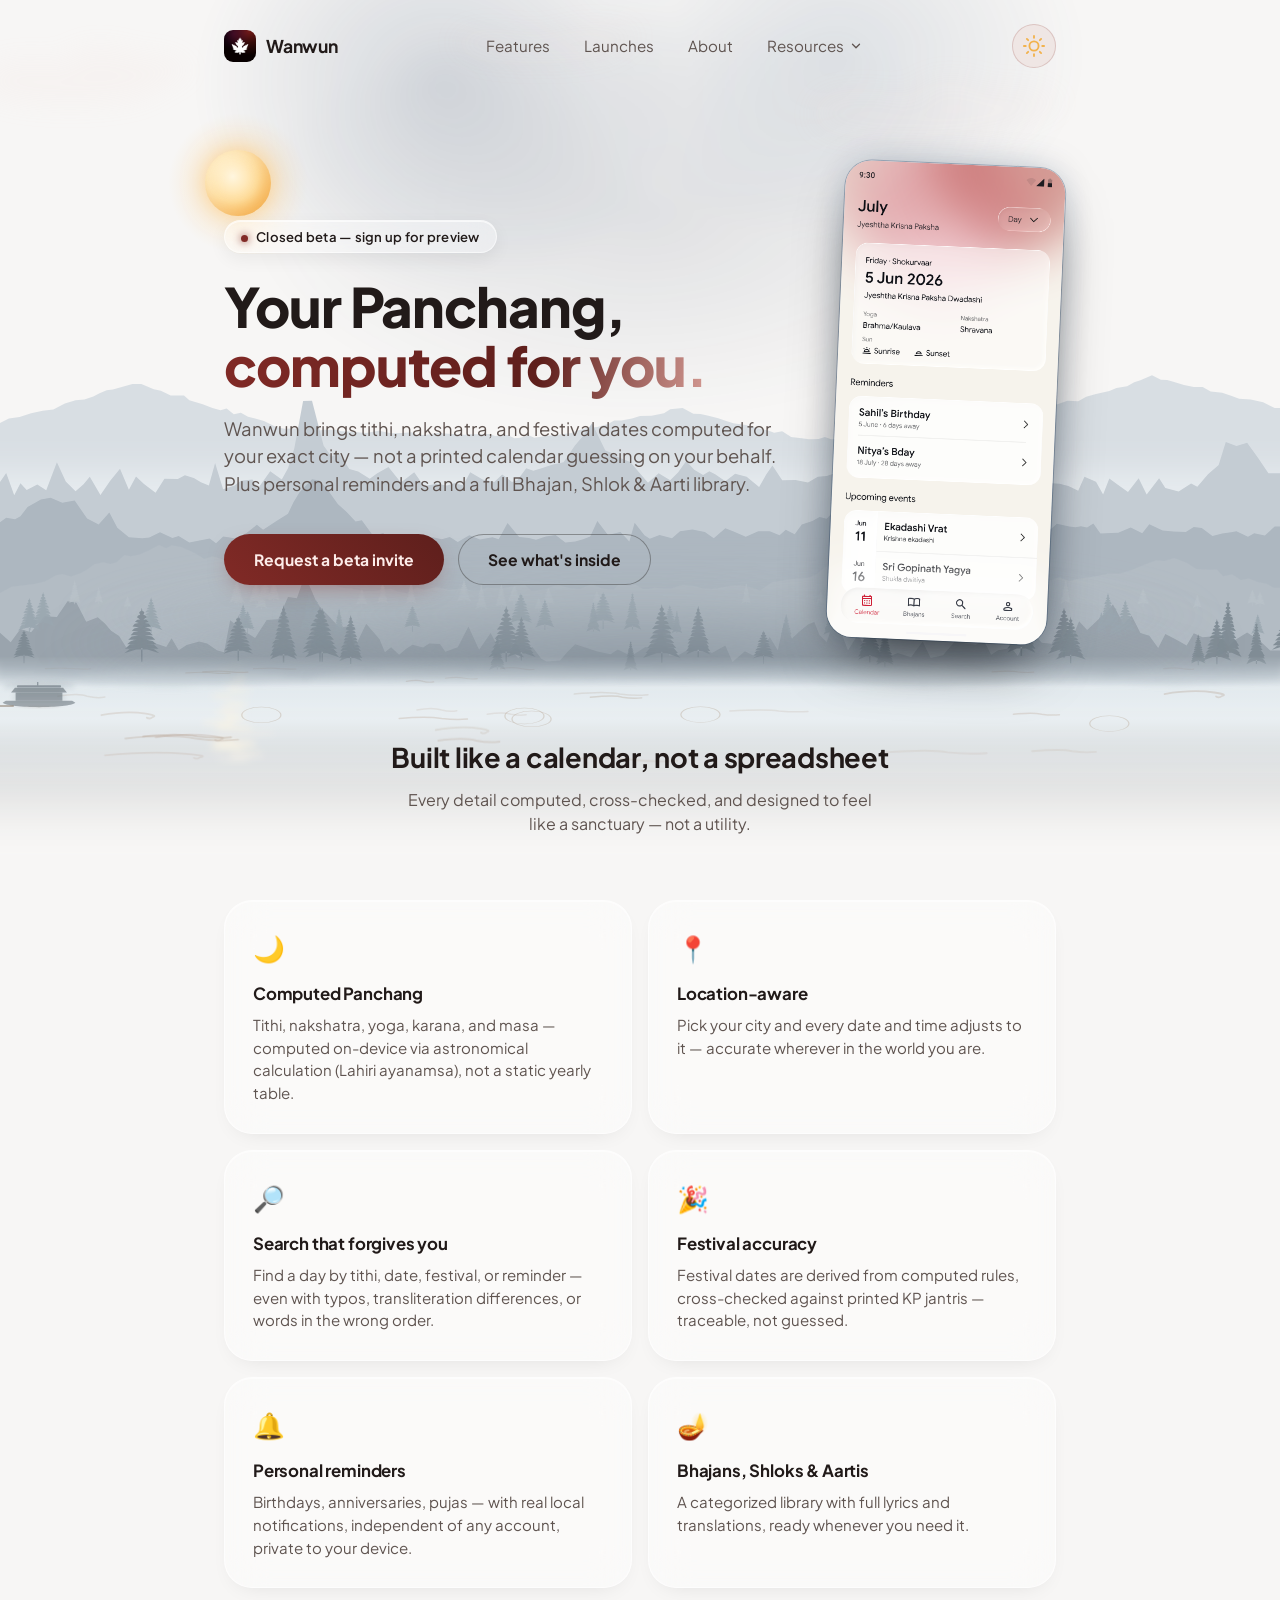
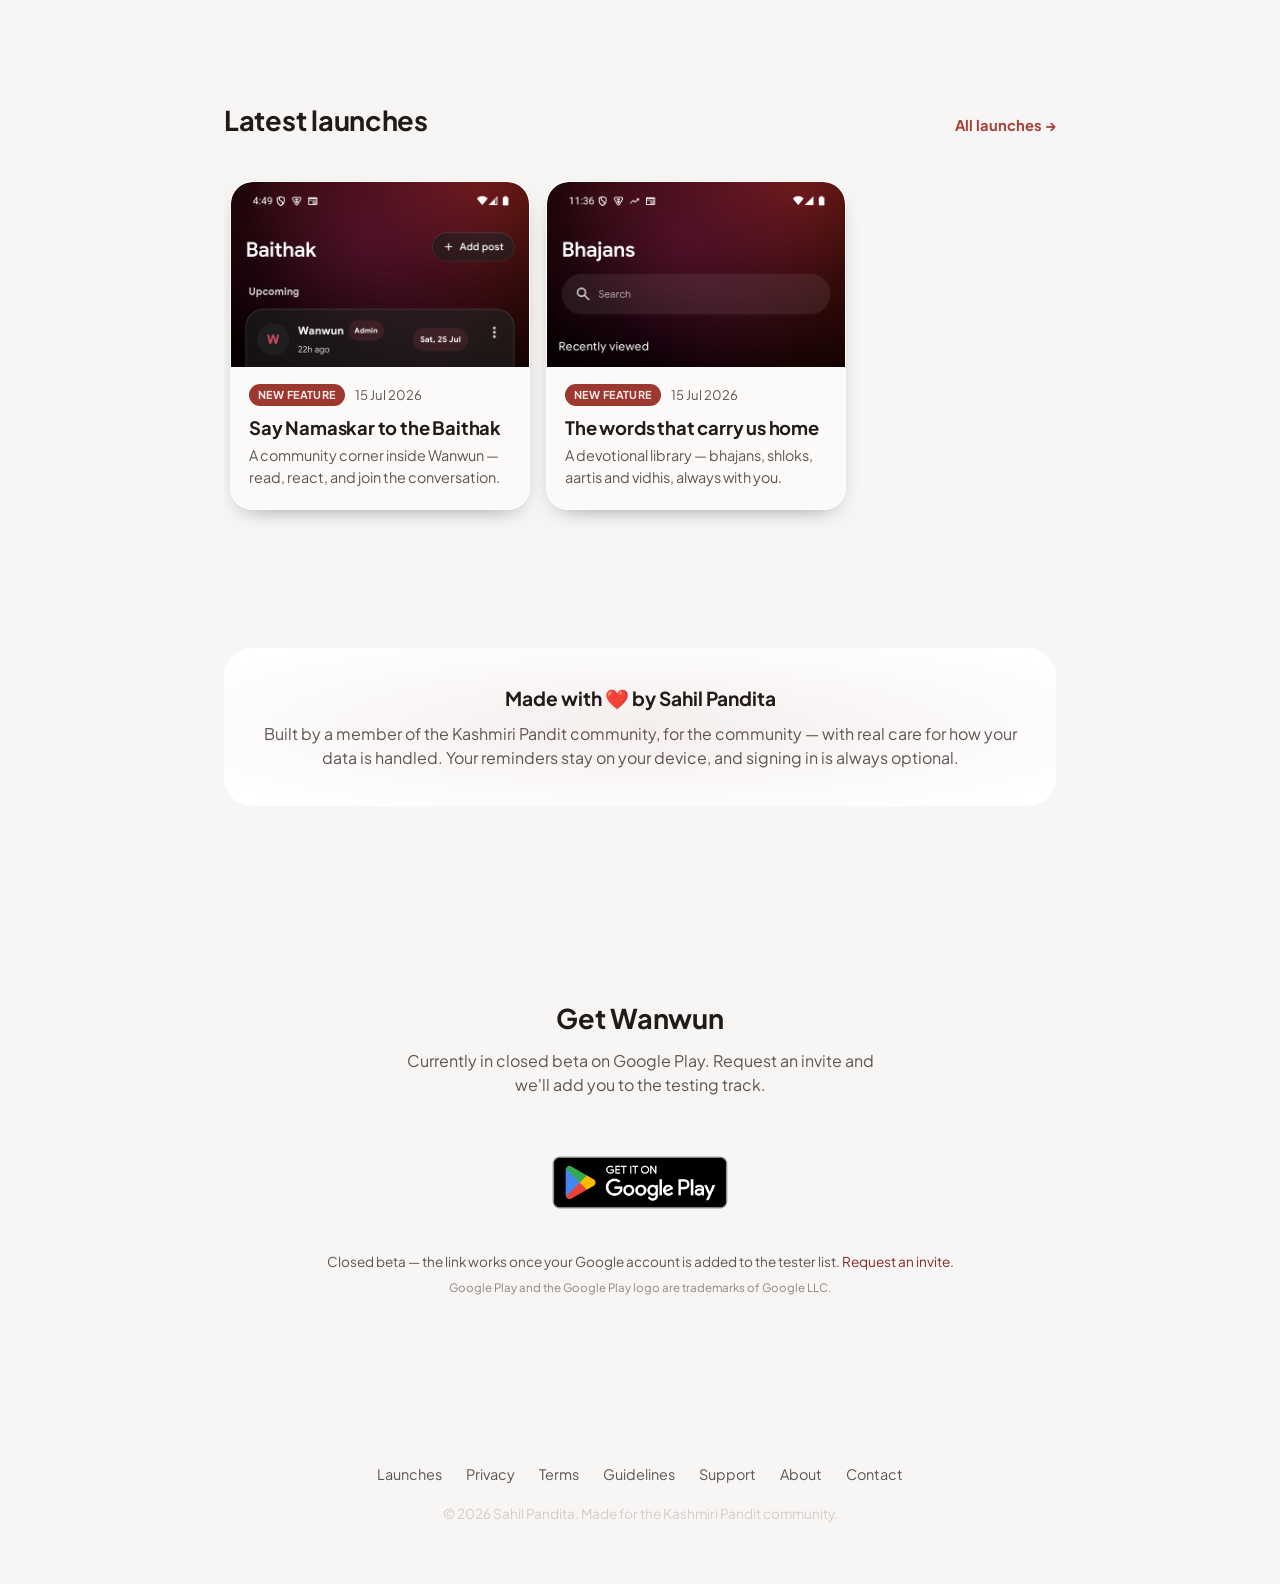
==== commit 663bf84b: "feat(site): pill nav hover (kills the double underline) + an About page Nav hover was stacking two l" ====
--- a/index.html
+++ b/index.html
@@ -222,6 +222,7 @@
     <nav class="links">
       <a href="#features">Features</a>
       <a href="launches/">Launches</a>
+      <a href="about.html">About</a>
       <div class="nav-dd">
         <button class="nav-dd-toggle" type="button" aria-expanded="false" aria-haspopup="true">Resources
           <svg class="dd-chev" viewBox="0 0 24 24" fill="none" stroke="currentColor" stroke-width="2.2" stroke-linecap="round" stroke-linejoin="round" aria-hidden="true"><polyline points="6 9 12 15 18 9"/></svg>
@@ -408,6 +409,7 @@
       <a href="terms.html">Terms</a>
       <a href="guidelines.html">Guidelines</a>
       <a href="support.html">Support</a>
+      <a href="about.html">About</a>
       <a href="mailto:sahilhost0h@gmail.com">Contact</a>
     </div>
     <div class="copyright">© 2026 Sahil Pandita. Made for the Kashmiri Pandit community.</div>
--- a/assets/style.css
+++ b/assets/style.css
@@ -753,43 +753,49 @@
 
 nav.links {
   display: flex;
-  gap: 20px;
+  align-items: center;
+  gap: 2px;
   font-size: 0.9rem;
   flex-wrap: wrap;
 }
 
 @media (min-width: 480px) {
   nav.links {
-    gap: 28px;
+    gap: 4px;
     font-size: 0.95rem;
   }
 }
 
-nav.links a {
+/* Top-level nav items ride in soft pills that fill on hover / for the current
+   page — replacing the old sliding underline, which stacked a red gradient AND
+   the default link underline into two sad lines. Direct-child selector so the
+   dropdown's .dd-item links keep their own treatment; the Resources toggle
+   shares the pill (its box-model lives in the dropdown block below). */
+nav.links > a,
+.nav-dd-toggle {
   color: var(--on-surface-variant);
-  position: relative;
-  transition: color 0.25s ease;
-}
-
-nav.links a::after {
-  content: "";
-  position: absolute;
-  left: 0;
-  bottom: -4px;
-  width: 100%;
-  height: 1.5px;
-  background: linear-gradient(90deg, var(--primary), var(--primary-dim));
-  transform: scaleX(0);
-  transform-origin: left;
-  transition: transform 0.3s ease;
-}
-
-nav.links a:hover {
+  padding: 8px 15px;
+  border-radius: 9999px;
+  text-decoration: none;
+  transition: background-color 0.22s ease, color 0.22s ease;
+}
+
+nav.links > a:hover,
+nav.links > a[aria-current="page"],
+.nav-dd-toggle:hover,
+.nav-dd.open .nav-dd-toggle,
+.nav-dd:focus-within .nav-dd-toggle {
   color: var(--on-surface);
-}
-
-nav.links a:hover::after {
-  transform: scaleX(1);
+  text-decoration: none;
+  background: rgba(255, 255, 255, 0.09);
+}
+
+html[data-theme="light"] nav.links > a:hover,
+html[data-theme="light"] nav.links > a[aria-current="page"],
+html[data-theme="light"] .nav-dd-toggle:hover,
+html[data-theme="light"] .nav-dd.open .nav-dd-toggle,
+html[data-theme="light"] .nav-dd:focus-within .nav-dd-toggle {
+  background: rgba(24, 18, 17, 0.06);
 }
 
 /* Hero */
@@ -1863,14 +1869,12 @@
    theme-toggle.js. Opens on hover for fine pointers, click/tap everywhere. */
 .nav-dd { position: relative; }
 
+/* Layout only — the pill (padding, radius, hover/open fill, colour) is shared
+   with the top-level nav links up in the nav section. */
 .nav-dd-toggle {
   display: inline-flex; align-items: center; gap: 5px;
-  background: none; border: 0; padding: 0; margin: 0; cursor: pointer;
-  font: inherit; color: var(--on-surface-variant);
-  transition: color 0.25s ease;
-}
-.nav-dd-toggle:hover, .nav-dd.open .nav-dd-toggle,
-.nav-dd:focus-within .nav-dd-toggle { color: var(--on-surface); }
+  background: none; border: 0; margin: 0; cursor: pointer; font: inherit;
+}
 
 .dd-chev { width: 14px; height: 14px; margin-top: 1px; transition: transform 0.25s ease; }
 .nav-dd.open .dd-chev { transform: rotate(180deg); }
@@ -1922,12 +1926,12 @@
 nav.links .dd-item { display: flex; align-items: center; gap: 12px; }
 .dd-item {
   padding: 9px 10px; border-radius: 14px;
+  text-decoration: none;
   transition: background-color 0.18s ease;
 }
-/* Neutralize the top-nav underline animation inside the panel. */
-nav.links .nav-dd a::after { content: none; }
-.dd-item:hover { background: rgba(255, 255, 255, 0.07); }
-html[data-theme="light"] .dd-item:hover { background: rgba(129, 42, 38, 0.07); }
+/* Same pill highlight as the top nav — a rounded fill on hover, no underline. */
+.dd-item:hover { background: rgba(255, 255, 255, 0.09); text-decoration: none; }
+html[data-theme="light"] .dd-item:hover { background: rgba(129, 42, 38, 0.08); }
 
 .dd-ico {
   flex: none; display: grid; place-items: center;
@@ -1953,3 +1957,85 @@
   .nav-dd-panel { left: 12px; right: 12px; top: calc(100% - 4px); padding-top: 0; }
   .nav-dd-card { grid-template-columns: 1fr; width: auto; }
 }
+
+/* ── About page ──────────────────────────────────────────────────────────────
+   Personal page: a cutout-photo hero, three motivation pillars, and a CTA band.
+   Reuses .hero / .feature-card; the .about-* rules add the portrait + layout. */
+.about-grid {
+  display: grid;
+  grid-template-columns: 1.05fr 0.95fr;
+  align-items: center;
+  gap: 52px;
+  text-align: left;
+}
+@media (max-width: 760px) {
+  .about-grid { grid-template-columns: 1fr; text-align: center; gap: 34px; }
+}
+
+.about-intro h1 { text-align: left; margin-top: 14px; }
+.about-intro p {
+  color: var(--on-surface-variant);
+  font-size: 1.05rem; line-height: 1.65; margin: 18px 0 0;
+}
+@media (max-width: 760px) { .about-intro h1 { text-align: center; } }
+
+/* Cutout portrait — a glowing chinar-tinted disc. Drop a transparent-background
+   PNG into <img class="about-cutout"> and it sits on the glow; until then the
+   monogram placeholder holds the frame so the layout is final. */
+.about-photo {
+  position: relative;
+  width: min(340px, 80vw);
+  aspect-ratio: 1;
+  margin: 0 auto;
+  display: grid;
+  place-items: center;
+}
+.about-photo::before {
+  content: "";
+  position: absolute; inset: -6%;
+  border-radius: 50%;
+  background: radial-gradient(circle at 50% 42%,
+    rgba(217, 105, 95, 0.5), rgba(129, 42, 38, 0.2) 54%, transparent 72%);
+  filter: blur(8px);
+  z-index: 0;
+}
+.about-disc {
+  position: relative; z-index: 1;
+  width: 80%; aspect-ratio: 1;
+  border-radius: 50%;
+  overflow: hidden;
+  display: grid; place-items: center;
+  background: rgba(255, 255, 255, 0.06);
+  border: 1px solid rgba(255, 255, 255, 0.14);
+  -webkit-backdrop-filter: blur(20px) saturate(160%);
+  backdrop-filter: blur(20px) saturate(160%);
+  box-shadow: 0 26px 64px -26px rgba(0, 0, 0, 0.6), inset 0 1px 0 rgba(255, 255, 255, 0.1);
+}
+html[data-theme="light"] .about-disc {
+  background: rgba(255, 255, 255, 0.5);
+  border-color: rgba(255, 255, 255, 0.6);
+  box-shadow: 0 26px 64px -26px rgba(33, 26, 25, 0.28), inset 0 1px 0 rgba(255, 255, 255, 0.55);
+}
+.about-cutout { width: 100%; height: 100%; object-fit: cover; object-position: center 12%; }
+.about-monogram {
+  font-family: "Plus Jakarta Sans", sans-serif;
+  font-weight: 800; font-size: 4.4rem; letter-spacing: -0.02em;
+  color: var(--primary-bright); line-height: 1;
+}
+
+.about-cta { display: flex; flex-wrap: wrap; gap: 14px; margin-top: 30px; }
+@media (max-width: 760px) { .about-cta { justify-content: center; } }
+
+/* Motivation pillars sit a little tighter than the home feature grid. */
+.about-pillars { padding: 8px 0 8px; }
+.about-pillars .feature-card h3 { margin: 0 0 8px; font-size: 1.15rem; letter-spacing: -0.01em; }
+.about-pillars .feature-card p { margin: 0; color: var(--on-surface-variant); line-height: 1.6; }
+
+/* Closing "I'm all ears" band. */
+.about-band {
+  text-align: center;
+  max-width: 620px;
+  margin: 8px auto 0;
+  padding: 40px 0 8px;
+}
+.about-band p { color: var(--on-surface-variant); font-size: 1.05rem; line-height: 1.65; margin: 14px 0 0; }
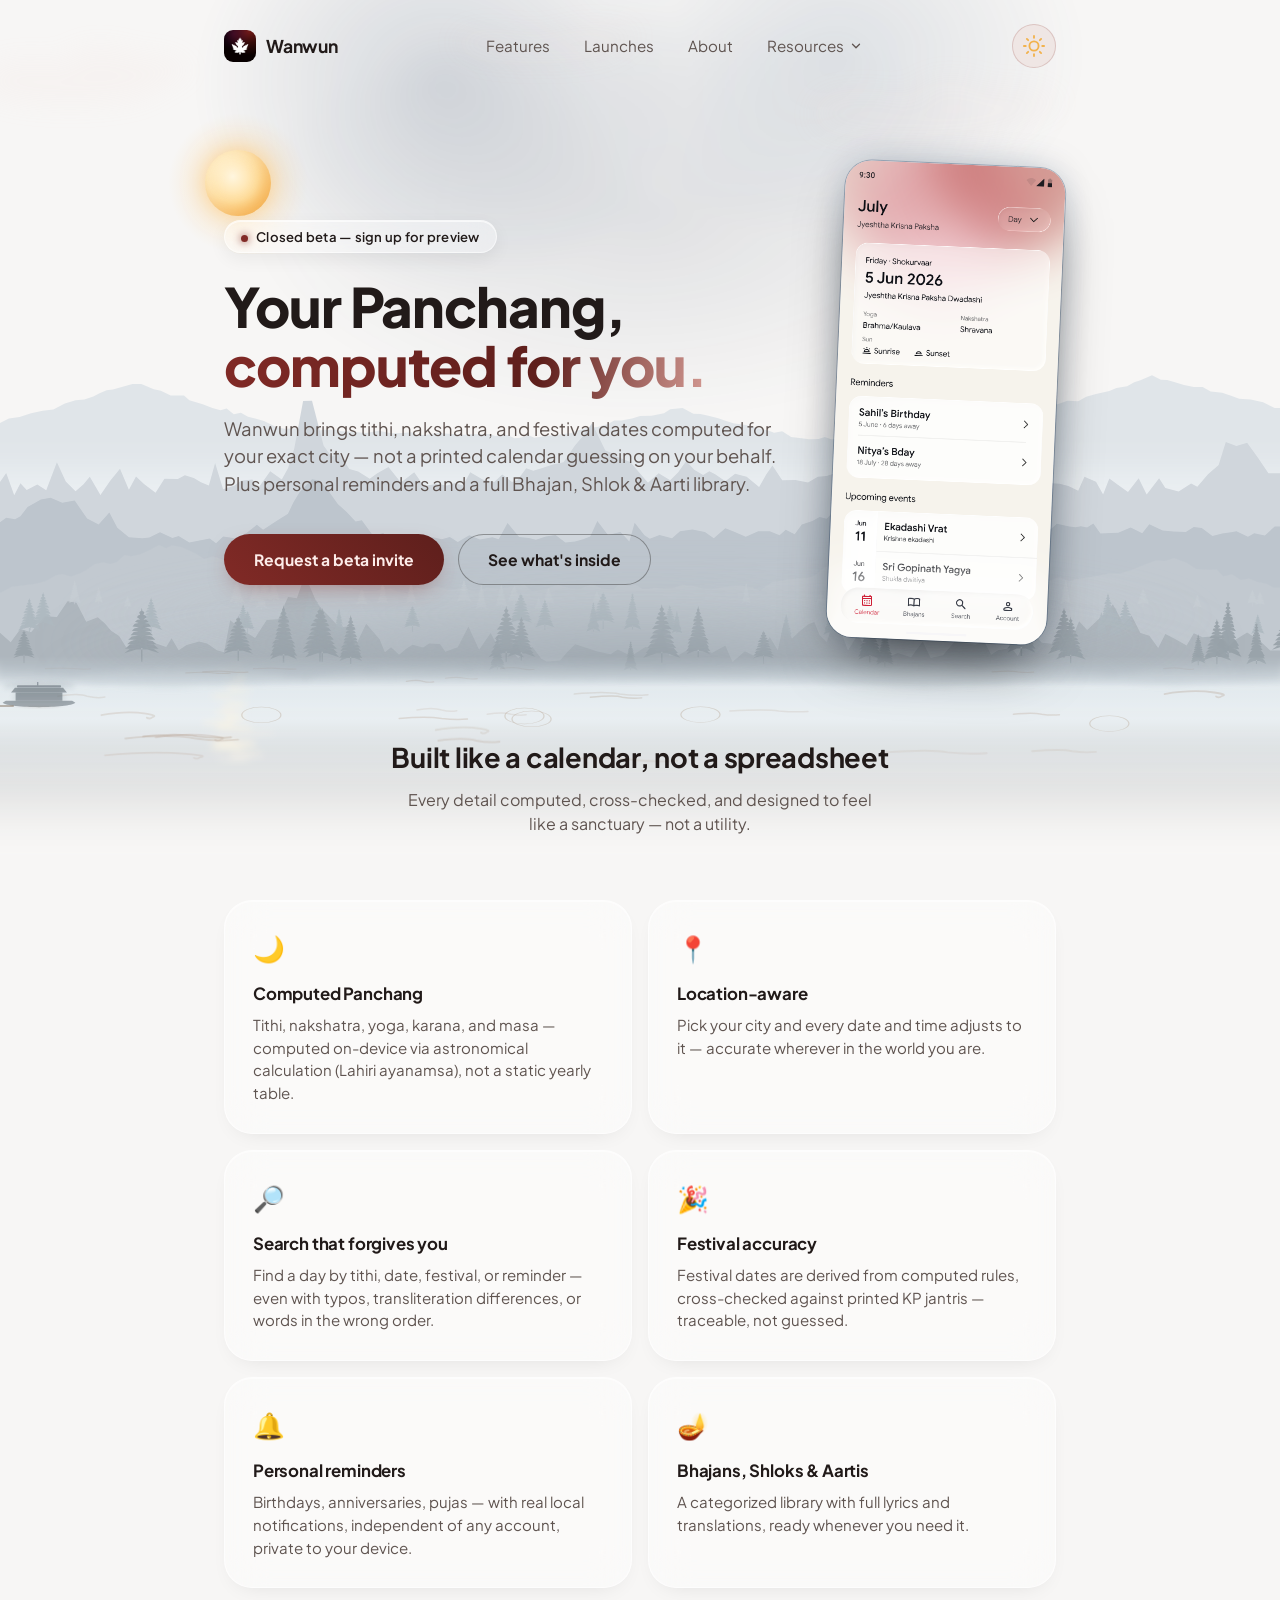
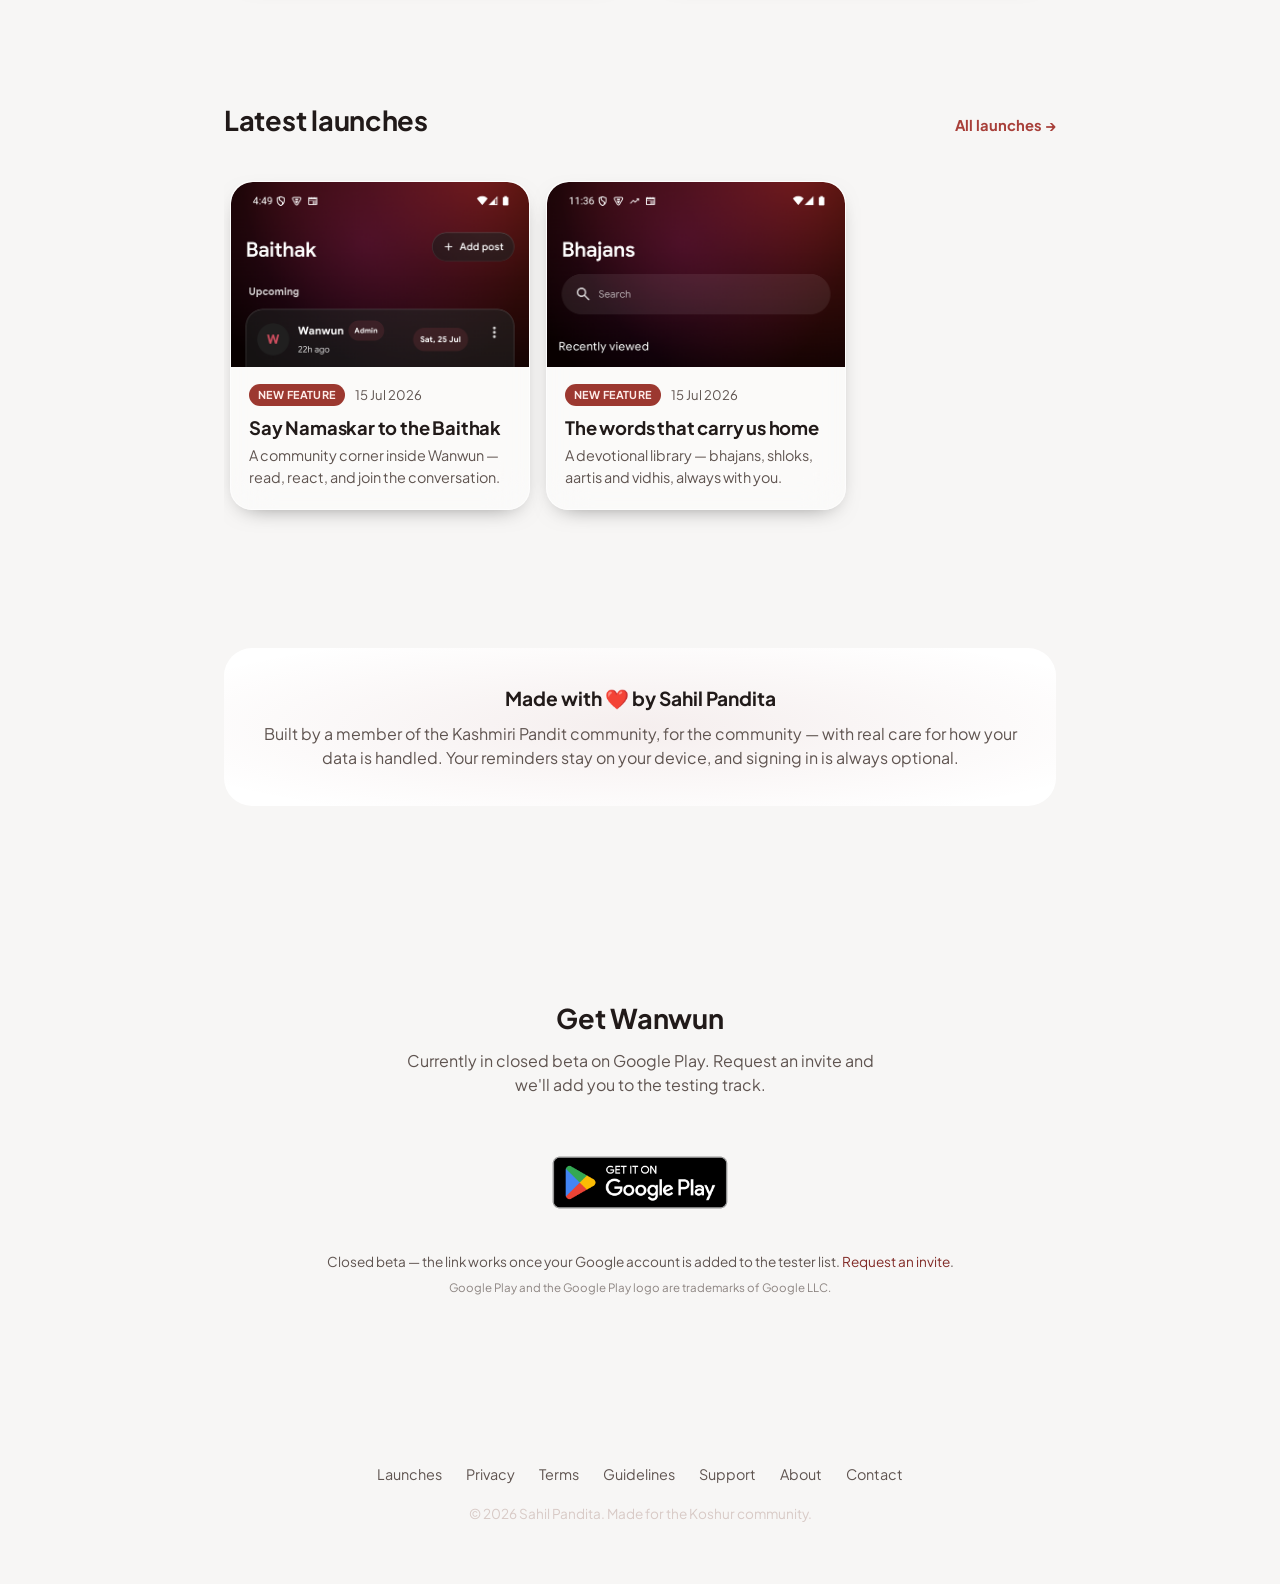
==== commit eddb9ef8: "copy(site): Koshur in Sahil's voice and the footer 'I'm a Koshur, a software designer…' and 'Made fo" ====
--- a/index.html
+++ b/index.html
@@ -412,7 +412,7 @@
       <a href="about.html">About</a>
       <a href="mailto:sahilhost0h@gmail.com">Contact</a>
     </div>
-    <div class="copyright">© 2026 Sahil Pandita. Made for the Kashmiri Pandit community.</div>
+    <div class="copyright">© 2026 Sahil Pandita. Made for the Koshur community.</div>
   </div>
 </footer>
 
--- a/assets/style.css
+++ b/assets/style.css
@@ -262,17 +262,17 @@
 
 /* Dark: desaturated near-neutral rock that blends into the night ambience —
    far ridges a soft haze-grey, near ridges sinking almost to the background. */
-.r1 { fill: #2a3038; }
-.r2 { fill: #232830; }
-.r3 { fill: #1c2129; }
-.r4 { fill: #1e232b; }
-.r5 { fill: #14181e; }
-
-html[data-theme="light"] .r1 { fill: #d8dee3; }
-html[data-theme="light"] .r2 { fill: #c4ccd3; }
-html[data-theme="light"] .r3 { fill: #adb7c0; }
-html[data-theme="light"] .r4 { fill: #b3bcc4; }
-html[data-theme="light"] .r5 { fill: #9aa4ad; }
+.r1 { fill: #242930; }
+.r2 { fill: #1f2329; }
+.r3 { fill: #191d24; }
+.r4 { fill: #1b1f25; }
+.r5 { fill: #13161b; }
+
+html[data-theme="light"] .r1 { fill: #e0e5e9; }
+html[data-theme="light"] .r2 { fill: #d0d6dc; }
+html[data-theme="light"] .r3 { fill: #bdc5cd; }
+html[data-theme="light"] .r4 { fill: #c2c9d0; }
+html[data-theme="light"] .r5 { fill: #aeb6bd; }
 
 /* Fog pooling between the upper ridges — soft-edged (masked so it never bands),
    heavily blurred, and slowly drifting like real mist. */
@@ -286,8 +286,8 @@
   -webkit-mask-image: linear-gradient(to bottom, transparent, #000 45%, #000 55%, transparent);
   mask-image: linear-gradient(to bottom, transparent, #000 45%, #000 55%, transparent);
 }
-.f1 { fill: rgba(64, 70, 78, 0.38); }
-.f2 { fill: rgba(50, 56, 64, 0.34); }
+.f1 { fill: rgba(54, 59, 65, 0.38); }
+.f2 { fill: rgba(43, 48, 54, 0.34); }
 
 html[data-theme="light"] .f1 { fill: rgba(248, 251, 253, 0.55); }
 html[data-theme="light"] .f2 { fill: rgba(240, 245, 250, 0.48); }
@@ -305,13 +305,13 @@
    CSS can't select into, but fill INHERITS through — path selectors silently
    never matched (which is why the trees rendered default-black). */
 .tband use { stroke: none; transition: fill 0.9s ease; }
-.t-back  use { fill: #262c33; opacity: 0.8; }
-.t-mid   use { fill: #1d232a; opacity: 0.88; }
-.t-front use { fill: #171c22; opacity: 0.9; }
-
-html[data-theme="light"] .t-back  use { fill: #b9c2c9; opacity: 0.85; }
-html[data-theme="light"] .t-mid   use { fill: #9aa7b0; opacity: 0.9; }
-html[data-theme="light"] .t-front use { fill: #7e8b94; opacity: 0.92; }
+.t-back  use { fill: #21262c; opacity: 0.8; }
+.t-mid   use { fill: #1a1f24; opacity: 0.88; }
+.t-front use { fill: #15191e; opacity: 0.9; }
+
+html[data-theme="light"] .t-back  use { fill: #c7ced4; opacity: 0.85; }
+html[data-theme="light"] .t-mid   use { fill: #aeb9c0; opacity: 0.9; }
+html[data-theme="light"] .t-front use { fill: #98a2a9; opacity: 0.92; }
 
 /* Low shore mounds the trunks root into — one per depth band, drawn over the
    trunk bases so every tree visibly grows out of the ground. */
@@ -355,9 +355,9 @@
 html[data-theme="light"] .ground-mound::before { opacity: 0; }
 html[data-theme="light"] .ground-mound::after  { opacity: 1; }
 
-.gm-back  { top: 570px; --gm-dark: rgba(28, 34, 40, 0.7);  --gm-light: rgba(170, 180, 188, 0.8);  --gm-op: 0.45; }
-.gm-mid   { top: 598px; --gm-dark: rgba(20, 26, 32, 0.75); --gm-light: rgba(140, 152, 162, 0.85); --gm-op: 0.5; }
-.gm-front { top: 632px; --gm-dark: rgba(14, 18, 24, 0.8);  --gm-light: rgba(110, 122, 134, 0.9);  --gm-op: 0.55; }
+.gm-back  { top: 570px; --gm-dark: rgba(25, 30, 35, 0.7);  --gm-light: rgba(187, 195, 201, 0.8);  --gm-op: 0.45; }
+.gm-mid   { top: 598px; --gm-dark: rgba(19, 24, 28, 0.75); --gm-light: rgba(163, 173, 181, 0.85); --gm-op: 0.5; }
+.gm-front { top: 632px; --gm-dark: rgba(14, 17, 22, 0.8);  --gm-light: rgba(139, 149, 158, 0.9);  --gm-op: 0.55; }
 
 .tband { transform-origin: 50% 100%; }
 .t-back  { animation: tree-sway 9s ease-in-out infinite alternate; }
